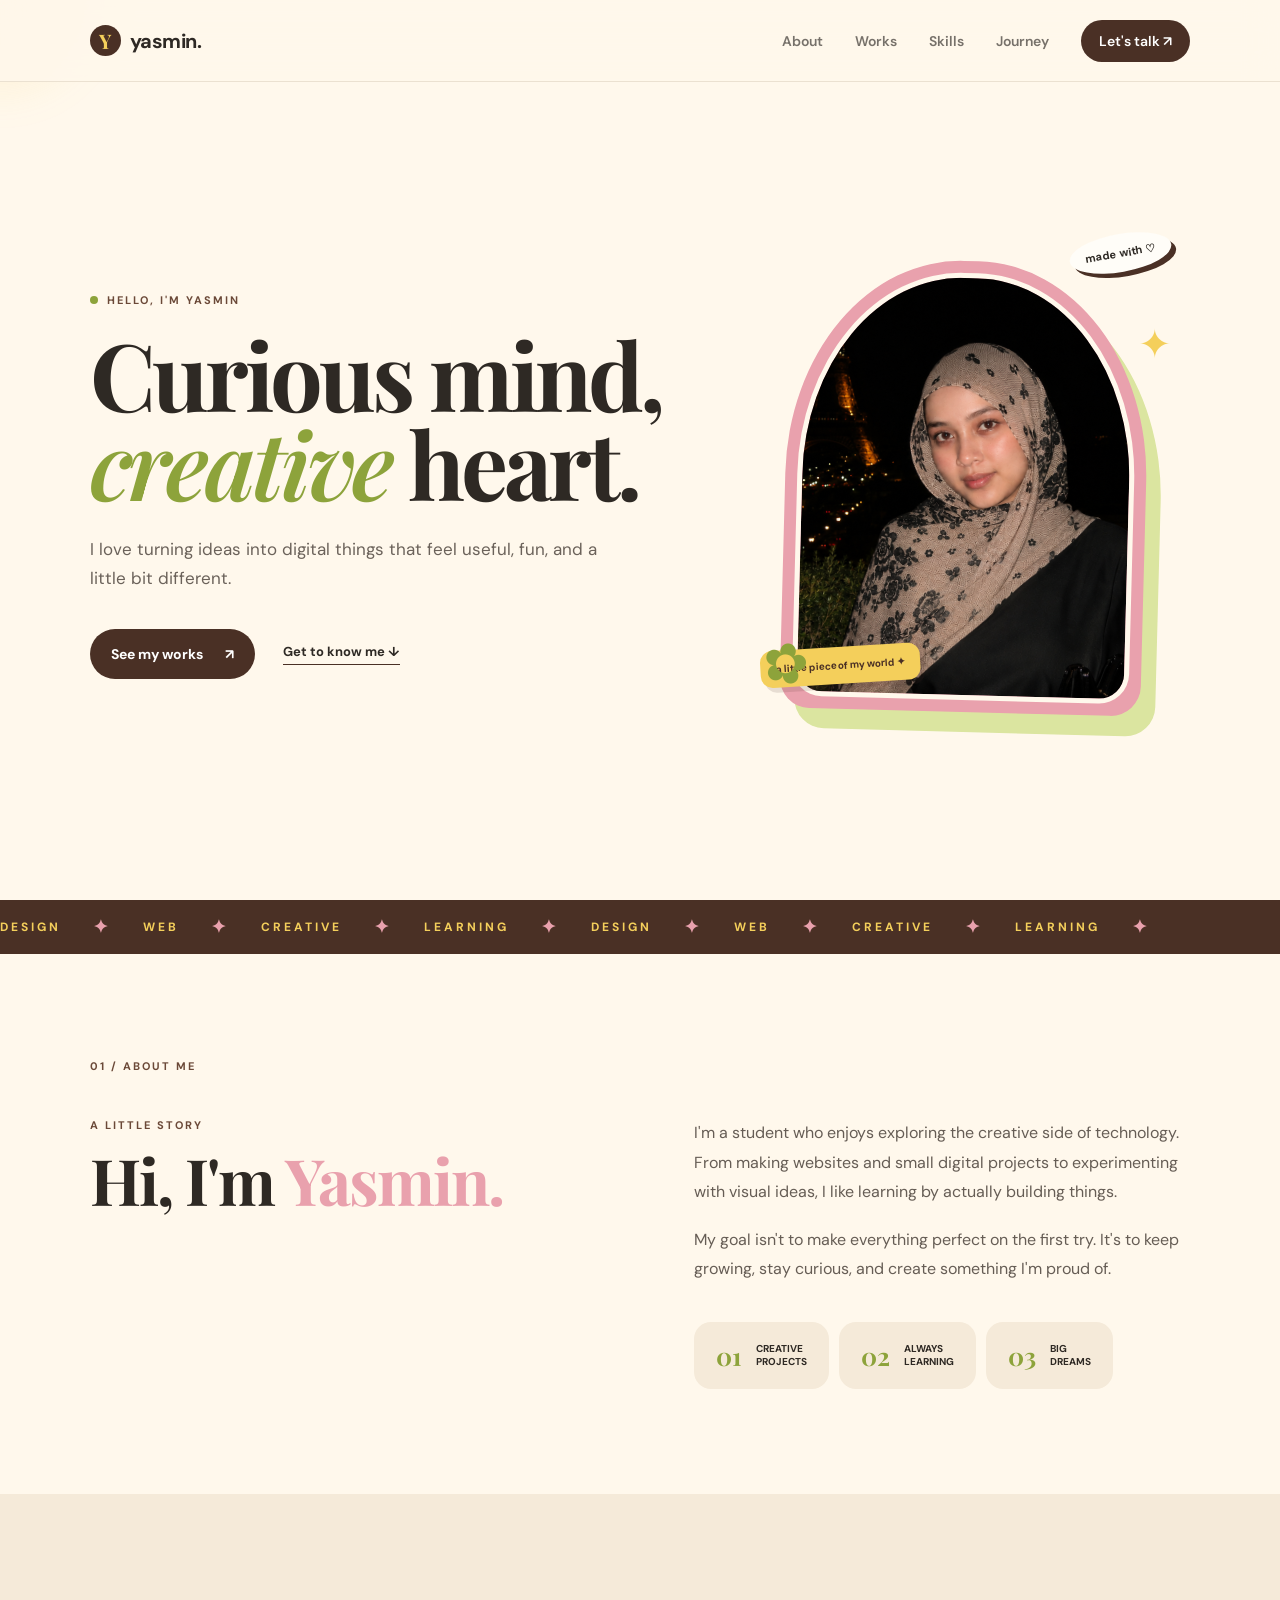
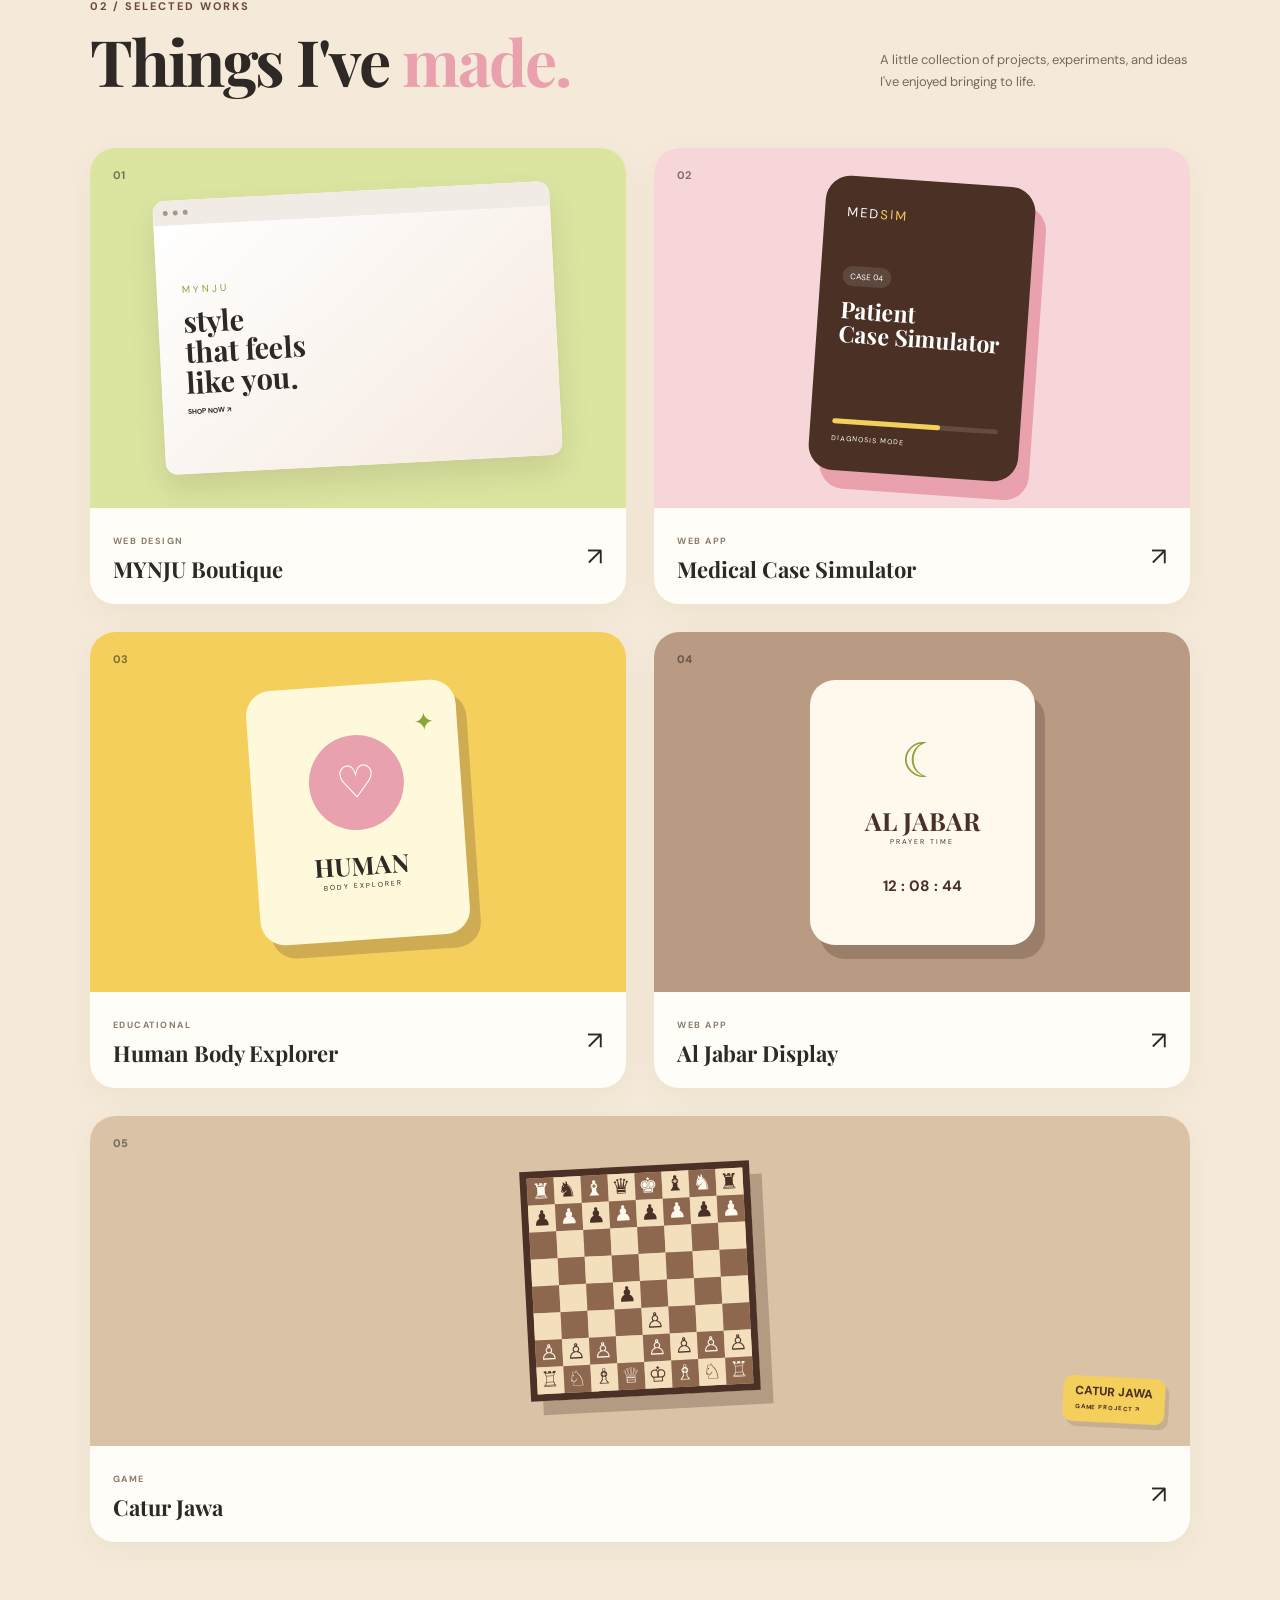
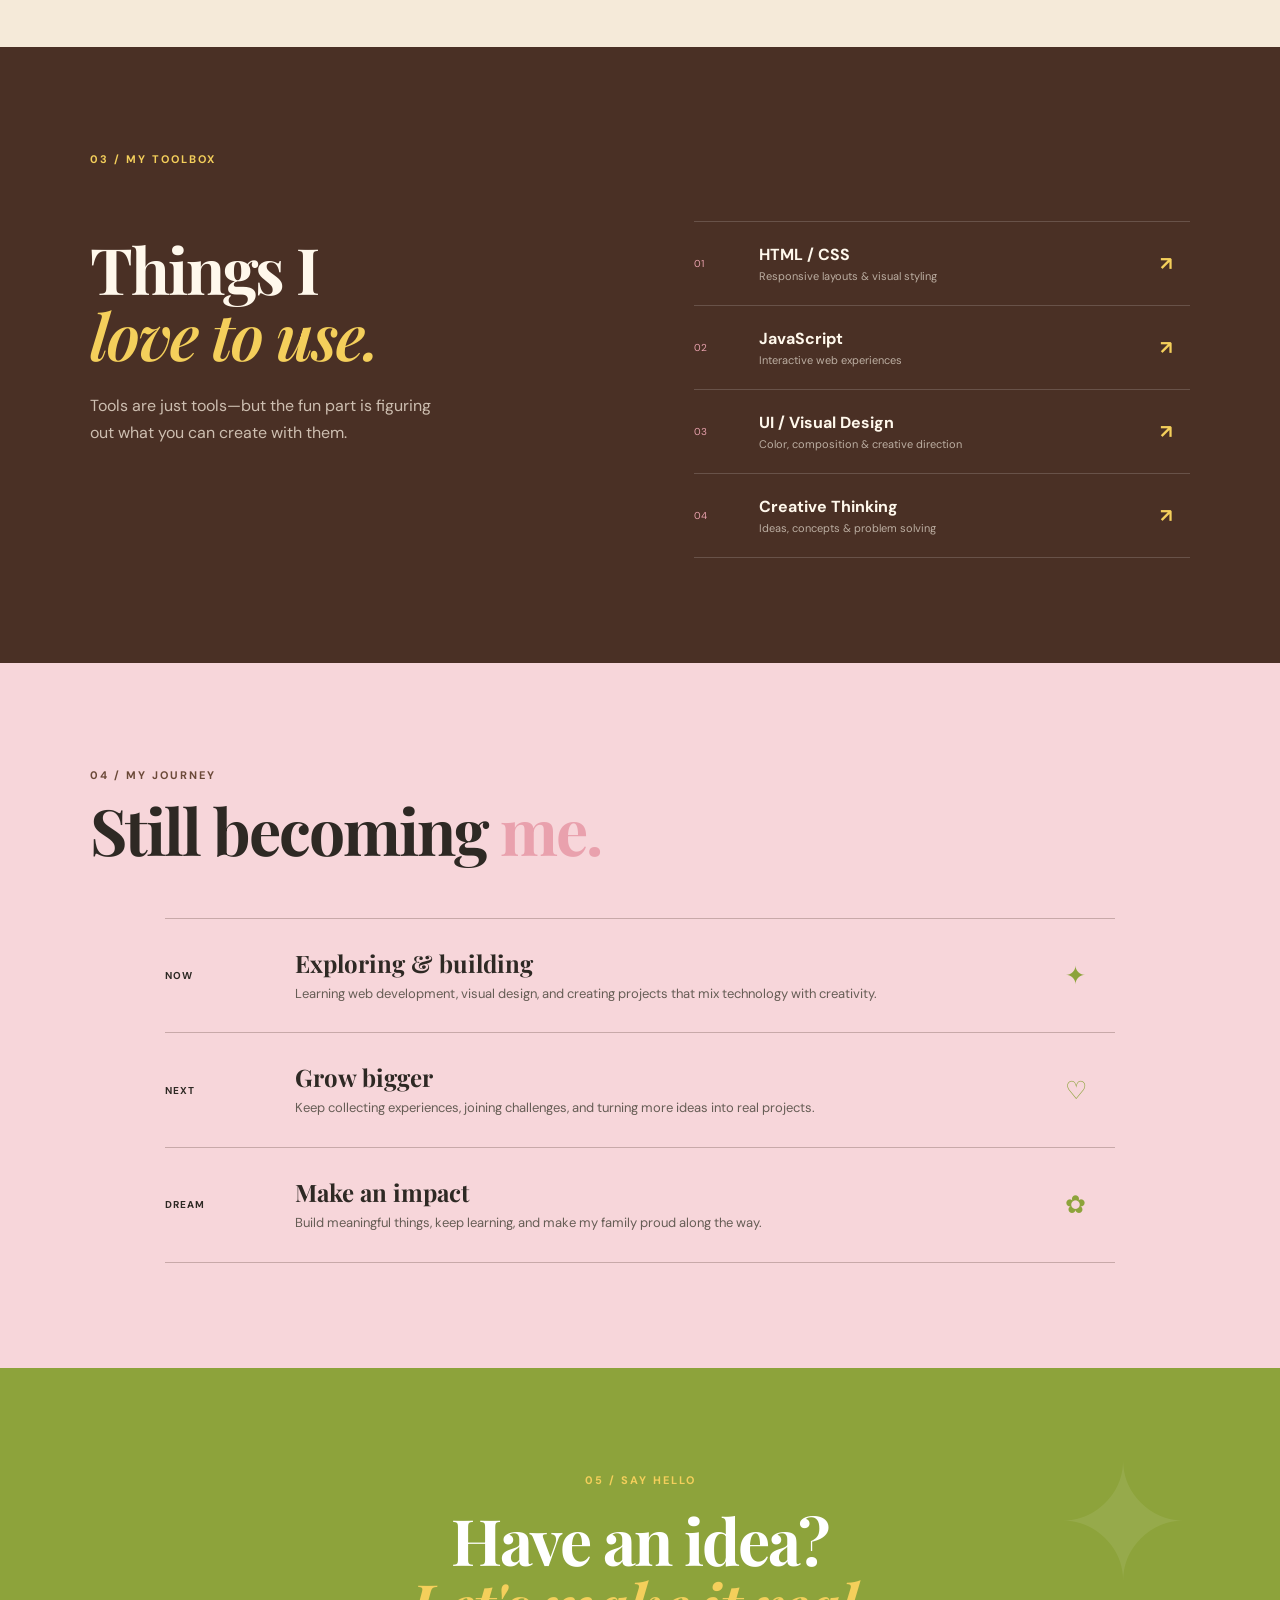
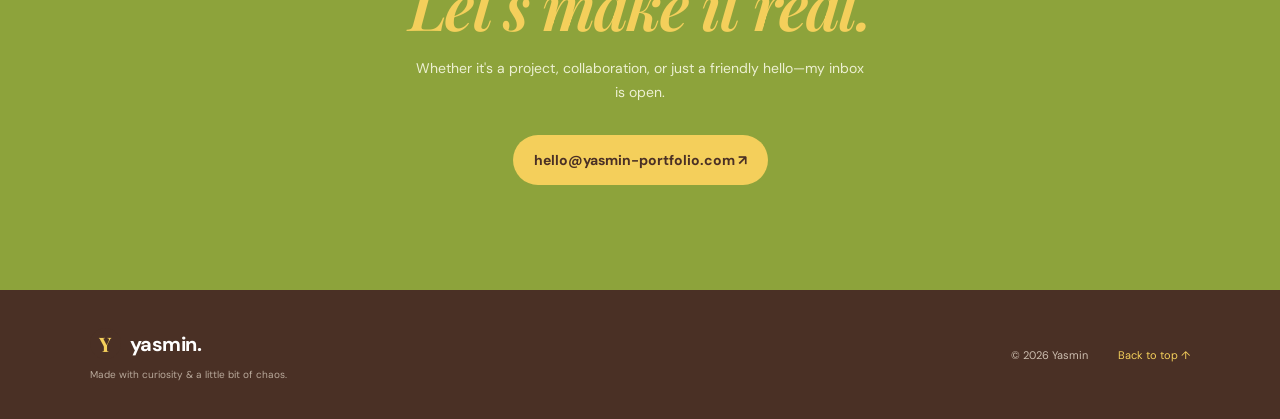
==== index.html @ 1a4ab45c "Add files via upload" ====
<!DOCTYPE html>
<html lang="id">
<head>
  <meta charset="UTF-8">
  <meta name="viewport" content="width=device-width, initial-scale=1.0">
  
  <!-- Primary SEO -->
  <title>Yasmin — Creative Portfolio | Student Web Designer & Developer</title>
  <meta name="description" content="Portfolio kreatif Yasmin, seorang student yang suka membuat website, desain visual, dan proyek digital. Temukan selected works, skills, dan journey-nya di sini.">
  <meta name="keywords" content="Yasmin portfolio, student portfolio, creative portfolio, web design, HTML CSS JavaScript, UI design, Yasmin Indira">
  <meta name="author" content="Yasmin">
  <meta name="robots" content="index, follow">
  <link rel="canonical" href="https://yssmyn.my.id/">
  
  <!-- Favicon -->
  <link rel="icon" href="assets/favicon.svg" type="image/svg+xml">
  <link rel="apple-touch-icon" href="assets/favicon.svg">
  
  <!-- Open Graph / Facebook -->
  <meta property="og:type" content="website">
  <meta property="og:url" content="https://yssmyn.my.id/">
  <meta property="og:title" content="Yasmin — Creative Portfolio">
  <meta property="og:description" content="Curious mind, creative heart. Portfolio personal Yasmin — student yang mengeksplorasi teknologi kreatif melalui website, desain, dan proyek digital.">
  <meta property="og:image" content="https://yssmyn.my.id/assets/og-image.jpg">
  <meta property="og:image:width" content="1200">
  <meta property="og:image:height" content="630">
  <meta property="og:site_name" content="Yasmin Portfolio">
  <meta property="og:locale" content="id_ID">
  
  <!-- Twitter Card -->
  <meta name="twitter:card" content="summary_large_image">
  <meta name="twitter:url" content="https://yssmyn.my.id/">
  <meta name="twitter:title" content="Yasmin — Creative Portfolio">
  <meta name="twitter:description" content="Curious mind, creative heart. Portfolio personal Yasmin — student yang mengeksplorasi teknologi kreatif.">
  <meta name="twitter:image" content="https://yssmyn.my.id/assets/og-image.jpg">
  
  <!-- Structured Data (JSON-LD) -->
  <script type="application/ld+json">
  {
    "@context": "https://schema.org",
    "@type": "Person",
    "name": "Yasmin",
    "url": "https://yssmyn.my.id/",
    "jobTitle": "Creative Student / Web Designer",
    "description": "Student yang suka membuat website, desain visual, dan proyek digital kreatif.",
    "sameAs": [
      "https://github.com/yasminindira"
    ],
    "image": "https://yssmyn.my.id/assets/og-image.jpg"
  }
  </script>
  
  <!-- Fonts & Styles -->
  <link rel="preconnect" href="https://fonts.googleapis.com">
  <link rel="preconnect" href="https://fonts.gstatic.com" crossorigin>
  <link href="https://fonts.googleapis.com/css2?family=DM+Sans:wght@400;500;600;700&family=Playfair+Display:wght@600;700&display=swap" rel="stylesheet">
  <link rel="manifest" href="/site.webmanifest">
  <link rel="stylesheet" href="style.css">
</head>
<body>
  <div class="cursor-glow"></div>

  <header class="navbar">
    <a class="brand" href="#home"><span>Y</span> yasmin.</a>
    <button class="menu-toggle" aria-label="Buka menu"><i></i><i></i></button>
    <nav class="nav-links">
      <a href="#about">About</a>
      <a href="#works">Works</a>
      <a href="#skills">Skills</a>
      <a href="#journey">Journey</a>
      <a class="nav-cta" href="#contact">Let's talk ↗</a>
    </nav>
  </header>

  <main>
    <section id="home" class="hero section">
      <div class="hero-copy reveal">
        <p class="eyebrow"><span class="dot"></span> HELLO, I'M YASMIN</p>
        <h1>Curious mind,<br><em>creative</em> heart.</h1>
        <p class="hero-text">I love turning ideas into digital things that feel useful, fun, and a little bit different.</p>
        <div class="hero-actions">
          <a href="#works" class="btn btn-dark">See my works <span>↗</span></a>
          <a href="#about" class="text-link">Get to know me ↓</a>
        </div>
      </div>

      <div class="hero-art reveal">
        <div class="sticker sticker-top">made with ♡</div>
        <div class="profile-photo-card">
          <img class="profile-photo" src="assets/profile-placeholder.png" alt="Foto profil sementara untuk portfolio Yasmin">
          <div class="photo-caption">a little piece of my world ✦</div>
        </div>
        <div class="floating flower">✿</div>
        <div class="floating star">✦</div>
      </div>
    </section>

    <section class="marquee-band" aria-label="Interests">
      <div class="marquee">
        <span>DESIGN</span><b>✦</b><span>WEB</span><b>✦</b><span>CREATIVE</span><b>✦</b><span>LEARNING</span><b>✦</b>
        <span>DESIGN</span><b>✦</b><span>WEB</span><b>✦</b><span>CREATIVE</span><b>✦</b><span>LEARNING</span><b>✦</b>
      </div>
    </section>

    <section id="about" class="section about">
      <div class="section-label reveal">01 / ABOUT ME</div>
      <div class="about-grid">
        <div class="about-title reveal">
          <p class="tiny-label">A LITTLE STORY</p>
          <h2>Hi, I'm <span>Yasmin.</span></h2>
        </div>
        <div class="about-copy reveal">
          <p>I'm a student who enjoys exploring the creative side of technology. From making websites and small digital projects to experimenting with visual ideas, I like learning by actually building things.</p>
          <p>My goal isn't to make everything perfect on the first try. It's to keep growing, stay curious, and create something I'm proud of.</p>
          <div class="fact-row">
            <div><strong>01</strong><span>Creative<br>projects</span></div>
            <div><strong>02</strong><span>Always<br>learning</span></div>
            <div><strong>03</strong><span>Big<br>dreams</span></div>
          </div>
        </div>
      </div>
    </section>

    <section id="works" class="section works">
      <div class="section-head reveal">
        <div><div class="section-label">02 / SELECTED WORKS</div><h2>Things I've <span>made.</span></h2></div>
        <p>A little collection of projects, experiments, and ideas I've enjoyed bringing to life.</p>
      </div>

      <div class="project-grid">
        <article class="project-card project-green reveal" data-url="https://yasminindira.github.io/mynju/" tabindex="0" role="link">
          <div class="project-visual">
            <span class="project-number">01</span>
            <div class="mock-window">
              <div class="mock-top"><i></i><i></i><i></i></div>
              <div class="mock-content"><span>MYNJU</span><b>style<br>that feels<br>like you.</b><small>SHOP NOW ↗</small></div>
            </div>
          </div>
          <div class="project-info"><div><span>WEB DESIGN</span><h3>MYNJU Boutique</h3></div><a href="https://yasminindira.github.io/mynju/" target="_blank" rel="noopener noreferrer" aria-label="Open MYNJU Boutique">↗</a></div>
        </article>

        <article class="project-card project-pink reveal" data-url="https://yasminindira.github.io/sistemtubuh/" tabindex="0" role="link">
          <div class="project-visual">
            <span class="project-number">02</span>
            <div class="phone-mock">
              <div class="phone-top">MED<span>SIM</span></div>
              <div class="case-pill">CASE 04</div><b>Patient<br>Case Simulator</b>
              <div class="progress"><i></i></div>
              <small>DIAGNOSIS MODE</small>
            </div>
          </div>
          <div class="project-info"><div><span>WEB APP</span><h3>Medical Case Simulator</h3></div><a href="https://yasminindira.github.io/sistemtubuh/" target="_blank" rel="noopener noreferrer" aria-label="Open Medical Case Simulator">↗</a></div>
        </article>

        <article class="project-card project-yellow reveal" data-url="https://yasminindira.github.io/humann/" tabindex="0" role="link">
          <div class="project-visual">
            <span class="project-number">03</span>
            <div class="human-card"><div class="human-orbit">✦</div><div class="human-icon">♡</div><strong>HUMAN</strong><small>BODY EXPLORER</small></div>
          </div>
          <div class="project-info"><div><span>EDUCATIONAL</span><h3>Human Body Explorer</h3></div><a href="https://yasminindira.github.io/humann/" target="_blank" rel="noopener noreferrer" aria-label="Open Human Body Explorer">↗</a></div>
        </article>

        <article class="project-card project-brown reveal" data-url="https://yasminindira.github.io/masjidaljabar3/" tabindex="0" role="link">
          <div class="project-visual">
            <span class="project-number">04</span>
            <div class="mosque-card"><div>☾</div><strong>AL JABAR</strong><small>PRAYER TIME</small><em>12 : 08 : 44</em></div>
          </div>
          <div class="project-info"><div><span>WEB APP</span><h3>Al Jabar Display</h3></div><a href="https://yasminindira.github.io/masjidaljabar3/" target="_blank" rel="noopener noreferrer" aria-label="Open Al Jabar Display">↗</a></div>
        </article>

        <article class="project-card project-chess reveal" data-url="https://yasminindira.github.io/caturjawa/" tabindex="0" role="link">
          <div class="project-visual">
            <span class="project-number">05</span>
            <div class="chess-board">
              <div>♜</div><div>♞</div><div>♝</div><div>♛</div><div>♚</div><div>♝</div><div>♞</div><div>♜</div>
              <div>♟</div><div>♟</div><div>♟</div><div>♟</div><div>♟</div><div>♟</div><div>♟</div><div>♟</div>
              <div></div><div></div><div></div><div></div><div></div><div></div><div></div><div></div>
              <div></div><div></div><div></div><div></div><div></div><div></div><div></div><div></div>
              <div></div><div></div><div></div><div>♟</div><div></div><div></div><div></div><div></div>
              <div></div><div></div><div></div><div></div><div>♙</div><div></div><div></div><div></div>
              <div>♙</div><div>♙</div><div>♙</div><div></div><div>♙</div><div>♙</div><div>♙</div><div>♙</div>
              <div>♖</div><div>♘</div><div>♗</div><div>♕</div><div>♔</div><div>♗</div><div>♘</div><div>♖</div>
            </div>
            <div class="chess-label">CATUR JAWA<br><small>GAME PROJECT ↗</small></div>
          </div>
          <div class="project-info"><div><span>GAME</span><h3>Catur Jawa</h3></div><a href="https://yasminindira.github.io/caturjawa/" target="_blank" rel="noopener noreferrer" aria-label="Open Catur Jawa">↗</a></div>
        </article>
      </div>
    </section>

    <section id="skills" class="section skills">
      <div class="section-label reveal">03 / MY TOOLBOX</div>
      <div class="skills-grid">
        <div class="skills-intro reveal"><h2>Things I<br><em>love to use.</em></h2><p>Tools are just tools—but the fun part is figuring out what you can create with them.</p></div>
        <div class="skill-list reveal">
          <div class="skill"><span>01</span><div><h3>HTML / CSS</h3><p>Responsive layouts & visual styling</p></div><b>↗</b></div>
          <div class="skill"><span>02</span><div><h3>JavaScript</h3><p>Interactive web experiences</p></div><b>↗</b></div>
          <div class="skill"><span>03</span><div><h3>UI / Visual Design</h3><p>Color, composition & creative direction</p></div><b>↗</b></div>
          <div class="skill"><span>04</span><div><h3>Creative Thinking</h3><p>Ideas, concepts & problem solving</p></div><b>↗</b></div>
        </div>
      </div>
    </section>

    <section id="journey" class="section journey">
      <div class="section-head reveal"><div><div class="section-label">04 / MY JOURNEY</div><h2>Still becoming <span>me.</span></h2></div></div>
      <div class="timeline">
        <div class="timeline-item reveal"><span>NOW</span><div><h3>Exploring & building</h3><p>Learning web development, visual design, and creating projects that mix technology with creativity.</p></div><i>✦</i></div>
        <div class="timeline-item reveal"><span>NEXT</span><div><h3>Grow bigger</h3><p>Keep collecting experiences, joining challenges, and turning more ideas into real projects.</p></div><i>♡</i></div>
        <div class="timeline-item reveal"><span>DREAM</span><div><h3>Make an impact</h3><p>Build meaningful things, keep learning, and make my family proud along the way.</p></div><i>✿</i></div>
      </div>
    </section>

    <section id="contact" class="contact section reveal">
      <div class="contact-deco">✦</div>
      <div class="section-label">05 / SAY HELLO</div>
      <h2>Have an idea?<br><em>Let's make it real.</em></h2>
      <p>Whether it's a project, collaboration, or just a friendly hello—my inbox is open.</p>
      <a class="btn btn-light" href="mailto:hello@yasmin-portfolio.com">hello@yasmin-portfolio.com ↗</a>
    </section>
  </main>

  <footer>
    <div><a class="brand" href="#home"><span>Y</span> yasmin.</a><p>Made with curiosity & a little bit of chaos.</p></div>
    <div class="footer-right"><span>© 2026 Yasmin</span><a href="#home">Back to top ↑</a></div>
  </footer>

  <script src="script.js"></script>
</body>
</html>
---- style.css ----
:root{
  --brown:#4a3025; --brown2:#6b4938; --cream:#fff8ec; --cream2:#f5ead9;
  --green:#8da33b; --green2:#dbe5a0; --pink:#e9a1ad; --pink2:#f7d6da;
  --yellow:#f4cf5b; --ink:#2e2924; --white:#fffdf8; --line:#d8c9b7;
  --serif:"Playfair Display",serif; --sans:"DM Sans",sans-serif;
}
*{box-sizing:border-box;margin:0;padding:0}
html{scroll-behavior:smooth}
body{font-family:var(--sans);background:var(--cream);color:var(--ink);overflow-x:hidden}
a{color:inherit;text-decoration:none}
.section{padding:105px 7vw;max-width:1500px;margin:auto}
.navbar{height:82px;padding:0 7vw;display:flex;align-items:center;justify-content:space-between;position:sticky;top:0;background:rgba(255,248,236,.9);backdrop-filter:blur(16px);z-index:20;border-bottom:1px solid rgba(216,201,183,.5)}
.brand{font-weight:700;font-size:20px;letter-spacing:-.5px;display:flex;align-items:center;gap:9px}
.brand span{display:grid;place-items:center;background:var(--brown);color:var(--yellow);width:31px;height:31px;border-radius:50%;font-family:var(--serif)}
.nav-links{display:flex;align-items:center;gap:32px;font-size:14px;font-weight:600}
.nav-links a:not(.nav-cta){opacity:.65;transition:.2s}.nav-links a:hover{opacity:1}
.nav-cta{background:var(--brown);color:white;padding:12px 18px;border-radius:100px}
.menu-toggle{display:none;background:none;border:0}
.hero{min-height:calc(100vh - 82px);display:grid;grid-template-columns:1.15fr .85fr;align-items:center;gap:40px;padding-top:70px;padding-bottom:80px}
.eyebrow,.section-label,.tiny-label{font-size:11px;font-weight:700;letter-spacing:2px;color:var(--brown2)}
.eyebrow{display:flex;align-items:center;gap:9px}.dot{width:8px;height:8px;background:var(--green);border-radius:50%}
h1{font-family:var(--serif);font-size:clamp(58px,7.3vw,112px);line-height:.95;letter-spacing:-4px;margin:22px 0 28px}
h1 em,h2 em{color:var(--green);font-weight:600}
.hero-text{font-size:17px;line-height:1.75;max-width:520px;color:#6b625a}
.hero-actions{display:flex;align-items:center;gap:28px;margin-top:35px}
.btn{display:inline-flex;align-items:center;gap:22px;padding:16px 21px;border-radius:100px;font-weight:700;font-size:14px;transition:transform .2s,box-shadow .2s}.btn:hover{transform:translateY(-3px);box-shadow:0 9px 22px #4a302522}
.btn-dark{background:var(--brown);color:white}.btn-light{background:var(--yellow);color:var(--brown)}
.text-link{font-size:13px;font-weight:700;border-bottom:1px solid var(--brown);padding-bottom:4px}
.hero-art{position:relative;display:flex;justify-content:center;align-items:center;min-height:560px}
.portrait-card{width:min(390px,80%);aspect-ratio:4/5;background:var(--pink);border-radius:48% 48% 35% 35%;position:relative;overflow:hidden;box-shadow:15px 20px 0 var(--green2)}
.portrait-shape{height:100%;position:relative}.face{position:absolute;z-index:3;width:170px;height:205px;background:#d79571;border-radius:48% 48% 45% 45%;top:28%;left:50%;transform:translateX(-50%)}
.hijab{position:absolute;z-index:4;width:285px;height:330px;background:var(--brown);border-radius:52% 52% 35% 35%;top:20%;left:50%;transform:translateX(-50%);clip-path:polygon(18% 0,82% 0,100% 30%,88% 100%,12% 100%,0 30%);box-shadow:inset 0 -20px 0 rgba(0,0,0,.07)}
.face{z-index:5}.eye{position:absolute;width:7px;height:9px;background:var(--brown);border-radius:50%;top:46%}.e1{left:29%}.e2{right:29%}.blush{position:absolute;width:24px;height:10px;background:#cf6874;border-radius:50%;opacity:.4;top:57%}.b1{left:10%}.b2{right:10%}.smile{position:absolute;width:22px;height:10px;border-bottom:2px solid var(--brown);border-radius:50%;left:50%;top:65%;transform:translateX(-50%)}
.shirt{position:absolute;width:290px;height:190px;background:var(--green);bottom:-35px;left:50%;transform:translateX(-50%);border-radius:50% 50% 0 0}
.mini-note{position:absolute;z-index:8;right:18px;bottom:32px;background:var(--yellow);padding:13px 17px;border-radius:13px;font-size:10px;line-height:1.4;transform:rotate(4deg)}.mini-note strong{font-size:14px}
.sticker{position:absolute;z-index:10;background:var(--white);padding:12px 16px;border-radius:50%;font-size:11px;font-weight:700;box-shadow:4px 5px 0 var(--brown);transform:rotate(-10deg);top:5%;right:4%}
.floating{position:absolute;font-size:55px}.flower{left:5%;bottom:12%;color:var(--green);transform:rotate(12deg)}.star{right:4%;top:20%;color:var(--yellow);font-size:40px}
.marquee-band{background:var(--brown);color:var(--yellow);overflow:hidden;padding:15px 0;white-space:nowrap}
.marquee{display:flex;width:max-content;align-items:center;gap:32px;font-size:12px;font-weight:700;letter-spacing:3px;animation:marquee 20s linear infinite}.marquee b{color:var(--pink);font-size:18px}@keyframes marquee{to{transform:translateX(-50%)}}
.about-grid,.skills-grid{display:grid;grid-template-columns:1fr 1.1fr;gap:12vw;margin-top:45px}
h2{font-family:var(--serif);font-size:clamp(45px,5vw,76px);line-height:1.02;letter-spacing:-2px;margin-top:15px}h2 span{color:var(--pink)}
.about-copy{max-width:600px}.about-copy p{font-size:16px;line-height:1.85;color:#665d55;margin-bottom:18px}
.fact-row{display:flex;gap:10px;margin-top:38px}.fact-row div{background:var(--cream2);border-radius:17px;padding:17px 22px;display:flex;gap:14px;align-items:center}.fact-row strong{font-family:var(--serif);font-size:25px;color:var(--green)}.fact-row span{font-size:10px;line-height:1.3;font-weight:700;text-transform:uppercase}
.works{background:var(--cream2);max-width:none}.section-head{max-width:1500px;margin:auto;display:flex;justify-content:space-between;align-items:end;gap:50px}.section-head>p{max-width:310px;font-size:13px;line-height:1.7;color:#74695f}
.project-grid{max-width:1200px;margin:55px auto 0;display:grid;grid-template-columns:1fr 1fr;gap:28px}
.project-card{background:var(--white);border-radius:25px;overflow:hidden;transition:transform .25s;box-shadow:0 8px 30px #4a30250c}.project-card:hover{transform:translateY(-7px)}
.project-visual{height:360px;position:relative;display:grid;place-items:center;overflow:hidden}.project-green .project-visual{background:var(--green2)}.project-pink .project-visual{background:var(--pink2)}.project-yellow .project-visual{background:var(--yellow)}.project-brown .project-visual{background:#b99b84}
.project-number{position:absolute;top:20px;left:23px;font-size:11px;font-weight:700;opacity:.6}
.mock-window{width:74%;height:76%;background:white;border-radius:12px;box-shadow:0 15px 30px #4a302520;overflow:hidden;transform:rotate(-3deg)}.mock-top{height:25px;background:#f0ebe4;display:flex;gap:5px;align-items:center;padding-left:10px}.mock-top i{width:5px;height:5px;border-radius:50%;background:#a99789}.mock-content{height:calc(100% - 25px);padding:25px;display:flex;flex-direction:column;justify-content:center;background:linear-gradient(140deg,#fff,#f5e9df)}.mock-content span{font-size:10px;letter-spacing:3px;color:#8da33b}.mock-content b{font-family:var(--serif);font-size:29px;line-height:1.05;margin:10px 0}.mock-content small{font-size:7px;font-weight:700}
.phone-mock{background:var(--brown);color:white;width:210px;height:295px;border-radius:25px;padding:28px 22px;box-shadow:12px 18px 0 #e9a1ad;transform:rotate(4deg);display:flex;flex-direction:column}.phone-top{font-size:13px;letter-spacing:2px}.phone-top span{color:var(--yellow)}.case-pill{font-size:8px;background:#ffffff1c;width:max-content;padding:5px 8px;border-radius:10px;margin:45px 0 12px}.phone-mock b{font-family:var(--serif);font-size:23px;line-height:1.05}.progress{height:5px;background:#ffffff22;margin-top:auto;border-radius:5px}.progress i{display:block;width:65%;height:100%;background:var(--yellow);border-radius:5px}.phone-mock small{font-size:7px;margin-top:10px;letter-spacing:1px}
.human-card{width:210px;height:255px;background:#fff9dc;border-radius:25px;display:flex;flex-direction:column;align-items:center;justify-content:center;box-shadow:10px 14px 0 #6b493844;transform:rotate(-4deg);position:relative}.human-icon{width:95px;height:95px;border-radius:50%;display:grid;place-items:center;background:var(--pink);font-size:45px;color:white}.human-card strong{font-family:var(--serif);font-size:25px;margin-top:18px}.human-card small{font-size:7px;letter-spacing:2px}.human-orbit{position:absolute;top:25px;right:22px;color:var(--green);font-size:25px}
.mosque-card{width:225px;height:265px;border-radius:25px;background:var(--cream);color:var(--brown);display:flex;flex-direction:column;align-items:center;justify-content:center;box-shadow:10px 14px 0 #4a302544}.mosque-card>div{font-size:48px;color:var(--green)}.mosque-card strong{font-family:var(--serif);font-size:25px;margin-top:12px}.mosque-card small{font-size:7px;letter-spacing:2px}.mosque-card em{font-style:normal;font-weight:700;margin-top:30px;font-size:15px}
.project-info{padding:20px 23px;display:flex;justify-content:space-between;align-items:center}.project-info span{font-size:9px;font-weight:700;letter-spacing:1.5px;color:#8a7b6d}.project-info h3{font-family:var(--serif);font-size:22px;margin-top:5px}.project-info>a{font-size:25px}
.skills{background:var(--brown);color:var(--cream)}.skills .section-label{color:var(--yellow)}.skills-grid{margin-top:55px}.skills-intro p{max-width:360px;color:#cdbeb0;line-height:1.7;margin-top:25px}.skills h2 em{color:var(--yellow)}
.skill-list{border-top:1px solid #ffffff2a}.skill{display:grid;grid-template-columns:50px 1fr 30px;align-items:center;gap:15px;padding:22px 0;border-bottom:1px solid #ffffff2a}.skill>span{font-size:10px;color:var(--pink)}.skill h3{font-size:16px}.skill p{font-size:11px;color:#bcaea2;margin-top:4px}.skill>b{font-size:19px;color:var(--yellow)}
.journey{background:var(--pink2);max-width:none}.timeline{max-width:950px;margin:55px auto 0;border-top:1px solid #4a302544}.timeline-item{display:grid;grid-template-columns:100px 1fr 50px;gap:30px;padding:28px 0;border-bottom:1px solid #4a302544;align-items:center}.timeline-item>span{font-size:10px;font-weight:700;letter-spacing:1px}.timeline-item h3{font-family:var(--serif);font-size:24px}.timeline-item p{font-size:13px;color:#665d55;max-width:600px;line-height:1.6;margin-top:5px}.timeline-item i{font-style:normal;font-size:25px;color:var(--green)}
.contact{background:var(--green);color:white;max-width:none;text-align:center;position:relative;overflow:hidden}.contact .section-label{color:var(--yellow)}.contact h2{margin:20px 0}.contact h2 em{color:var(--yellow)}.contact>p{color:#edf0d3;font-size:14px;margin:0 auto 30px;max-width:450px;line-height:1.7}.contact-deco{position:absolute;font-size:160px;opacity:.08;right:7%;top:10%}
footer{padding:38px 7vw;background:var(--brown);color:white;display:flex;justify-content:space-between;align-items:center}.footer-right{display:flex;gap:30px;align-items:center;font-size:11px;color:#cdbeb0}.footer-right a{color:var(--yellow)}footer p{font-size:10px;color:#b9a99b;margin-top:9px}
.reveal{opacity:0;transform:translateY(24px);transition:opacity .7s ease,transform .7s ease}.reveal.visible{opacity:1;transform:none}
.cursor-glow{position:fixed;width:180px;height:180px;border-radius:50%;background:#f4cf5b20;pointer-events:none;transform:translate(-50%,-50%);z-index:0;filter:blur(20px)}
@media(max-width:800px){
  .navbar{height:70px;padding:0 6vw}.menu-toggle{display:flex;flex-direction:column;gap:5px}.menu-toggle i{width:25px;height:2px;background:var(--brown)}.nav-links{display:none;position:absolute;top:70px;left:0;right:0;background:var(--cream);padding:25px 7vw;flex-direction:column;align-items:flex-start;border-bottom:1px solid var(--line)}.nav-links.open{display:flex}.nav-cta{width:100%;text-align:center}
  .section{padding:75px 6vw}.hero{grid-template-columns:1fr;padding-top:55px;gap:20px}.hero-art{min-height:430px;order:-1}.portrait-card{width:260px}.hijab{width:205px;height:250px}.face{width:120px;height:150px}.shirt{width:220px}.sticker{top:4%;right:0}.flower{left:0;bottom:5%}.star{right:0}
  h1{font-size:clamp(52px,15vw,78px);letter-spacing:-3px}.hero-text{font-size:15px}.hero-actions{flex-wrap:wrap;gap:18px}
  .about-grid,.skills-grid{grid-template-columns:1fr;gap:40px}.fact-row{gap:7px}.fact-row div{padding:13px 12px;flex:1}.fact-row span{font-size:8px}
  .section-head{display:block}.section-head>p{margin-top:18px}.project-grid{grid-template-columns:1fr;gap:20px}.project-visual{height:300px}
  .timeline-item{grid-template-columns:60px 1fr 25px;gap:15px}.timeline-item h3{font-size:20px}
  footer{display:block}.footer-right{margin-top:25px;justify-content:space-between}
}
@media(prefers-reduced-motion:reduce){html{scroll-behavior:auto}.reveal{transition:none}.marquee{animation:none}}


/* Profile photo placeholder frame: replace assets/profile-placeholder.png later */
.profile-photo-card{width:min(390px,80%);aspect-ratio:4/5;position:relative;border-radius:48% 48% 30px 30px;padding:12px;background:var(--pink);box-shadow:15px 20px 0 var(--green2);transform:rotate(1.5deg)}
.profile-photo{width:100%;height:100%;display:block;object-fit:cover;object-position:center;border-radius:inherit;border:5px solid var(--cream);background:var(--cream2)}
.photo-caption{position:absolute;bottom:25px;left:-20px;background:var(--yellow);color:var(--brown);padding:12px 15px;border-radius:12px;font-size:10px;font-weight:700;box-shadow:4px 5px 0 #4a302522;transform:rotate(-5deg)}
@media(max-width:800px){.profile-photo-card{width:260px}}

.project-chess .project-visual{background:#d9c2a6;position:relative}.chess-board{width:230px;height:230px;display:grid;grid-template-columns:repeat(8,1fr);grid-template-rows:repeat(8,1fr);border:7px solid var(--brown);box-shadow:12px 14px 0 #4a302544;transform:rotate(-3deg);font-family:Georgia,serif}.chess-board div{display:grid;place-items:center;font-size:21px;background:#f4dfbd;color:var(--brown)}.chess-board div:nth-child(16n+1),.chess-board div:nth-child(16n+3),.chess-board div:nth-child(16n+5),.chess-board div:nth-child(16n+7),.chess-board div:nth-child(16n+10),.chess-board div:nth-child(16n+12),.chess-board div:nth-child(16n+14),.chess-board div:nth-child(16n+16){background:#8d684f;color:#fff8ec}.chess-label{position:absolute;bottom:24px;right:25px;background:var(--yellow);color:var(--brown);padding:9px 12px;border-radius:10px;font-size:12px;font-weight:800;line-height:1.15;transform:rotate(3deg);box-shadow:4px 5px 0 #4a302522}.chess-label small{font-size:6px;letter-spacing:1px}.project-grid .project-card:last-child{grid-column:1 / -1}.project-grid .project-card:last-child .project-visual{height:330px}@media(max-width:800px){.project-grid .project-card:last-child{grid-column:auto}.chess-board{width:205px;height:205px}.project-grid .project-card:last-child .project-visual{height:300px}}


.project-card[data-url]{cursor:pointer}.project-card[data-url]:focus-visible{outline:3px solid var(--yellow);outline-offset:5px}
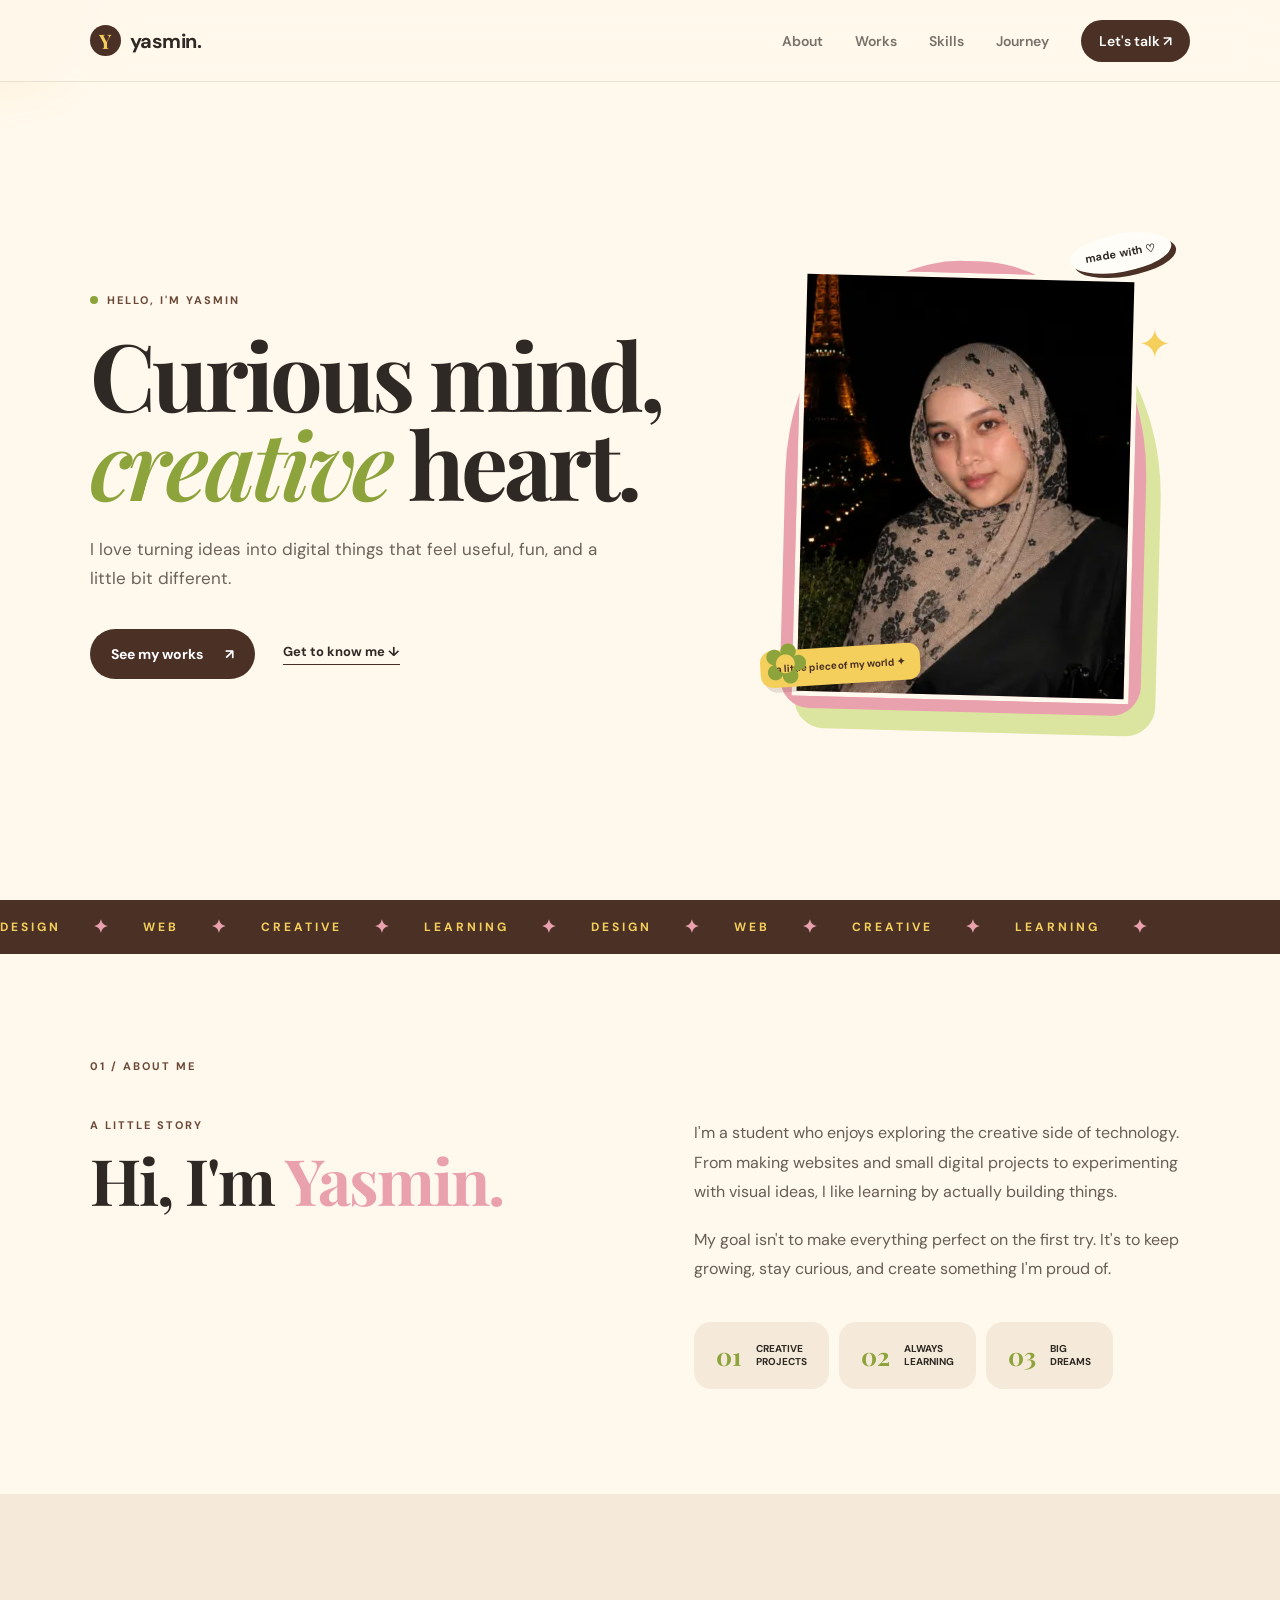
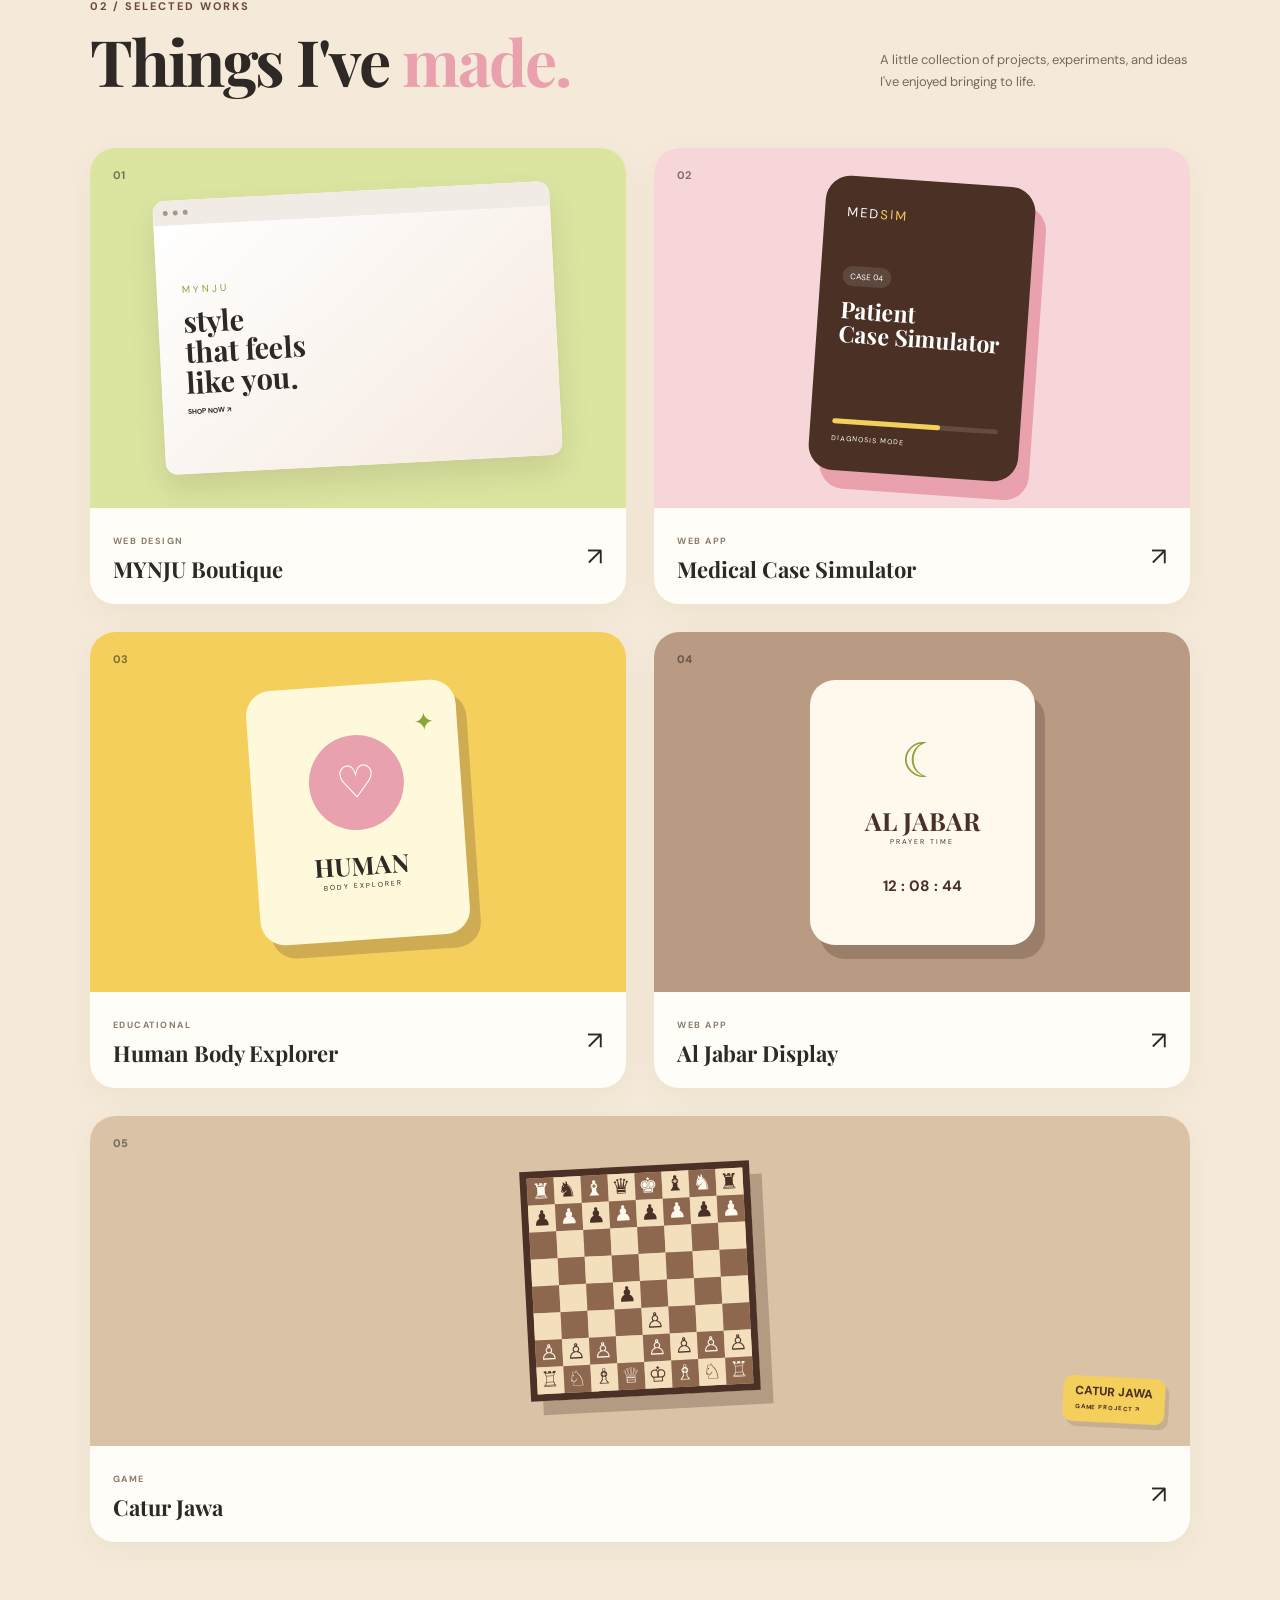
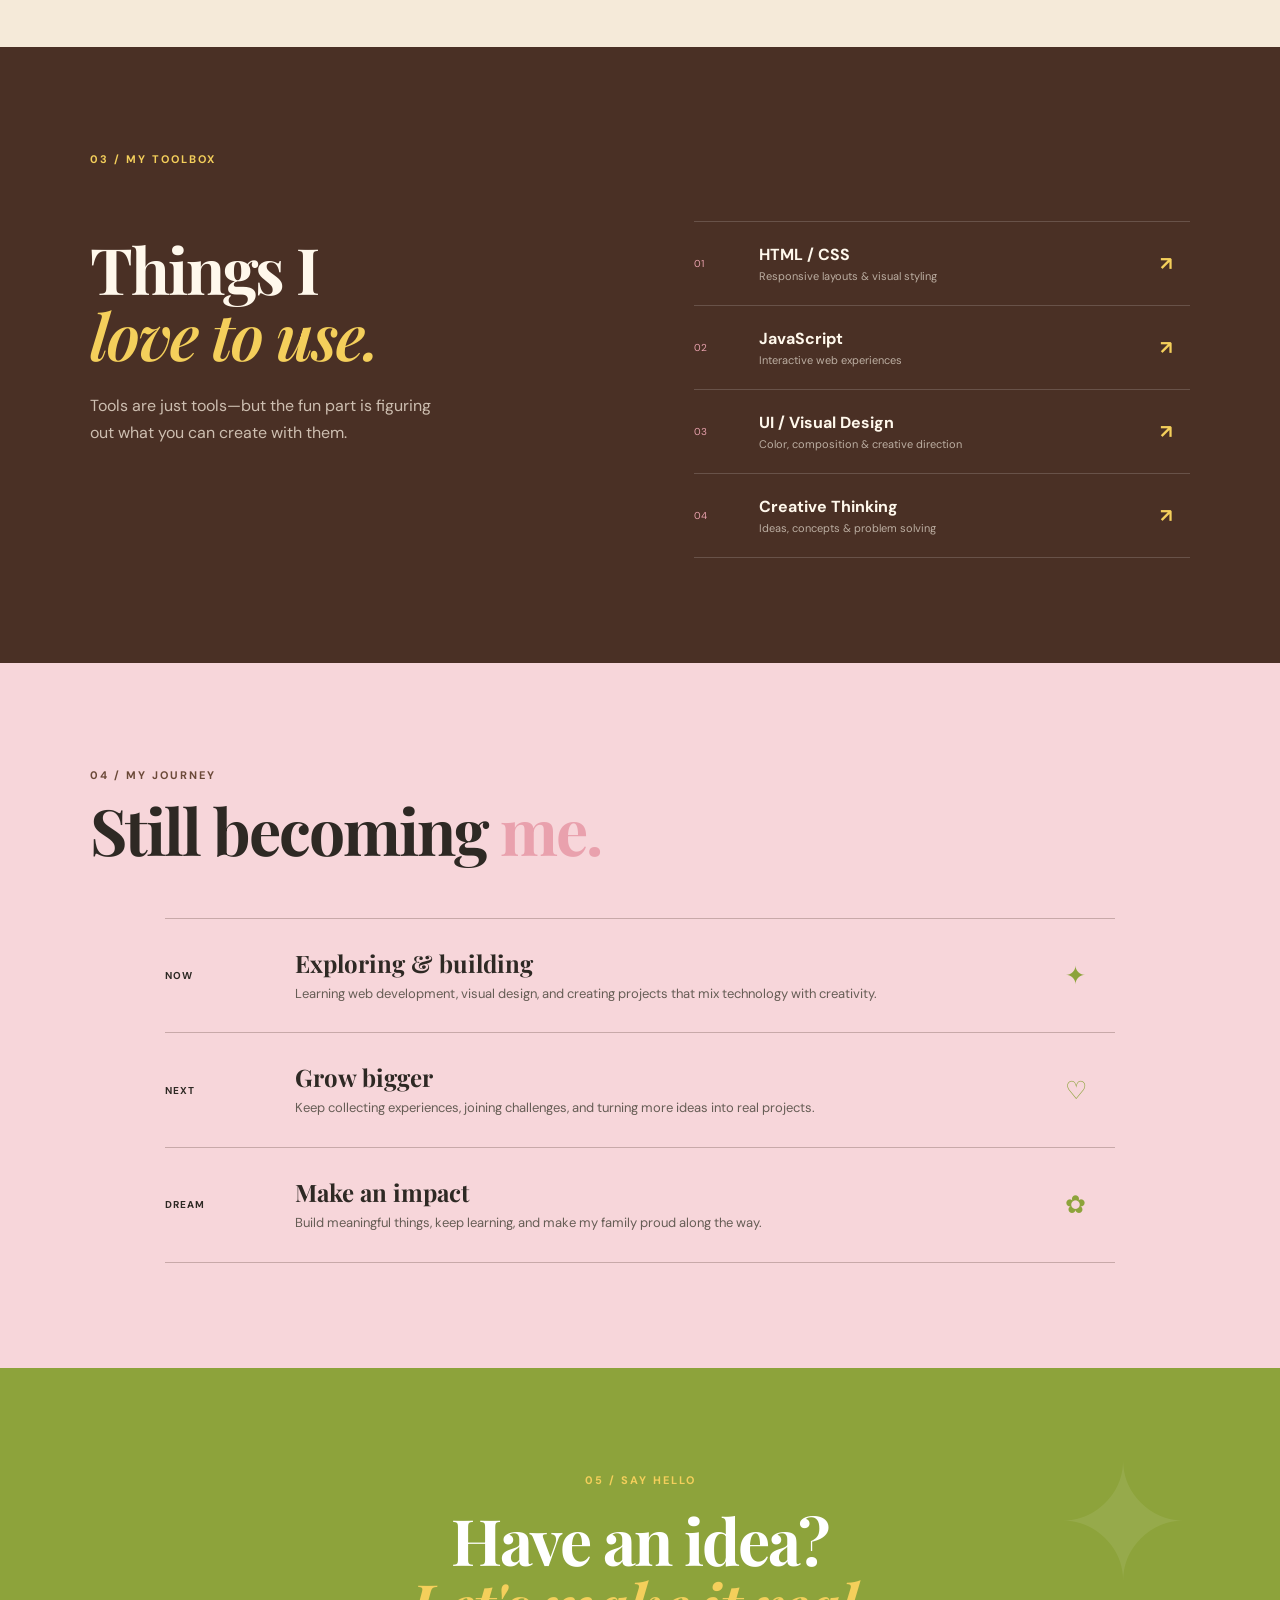
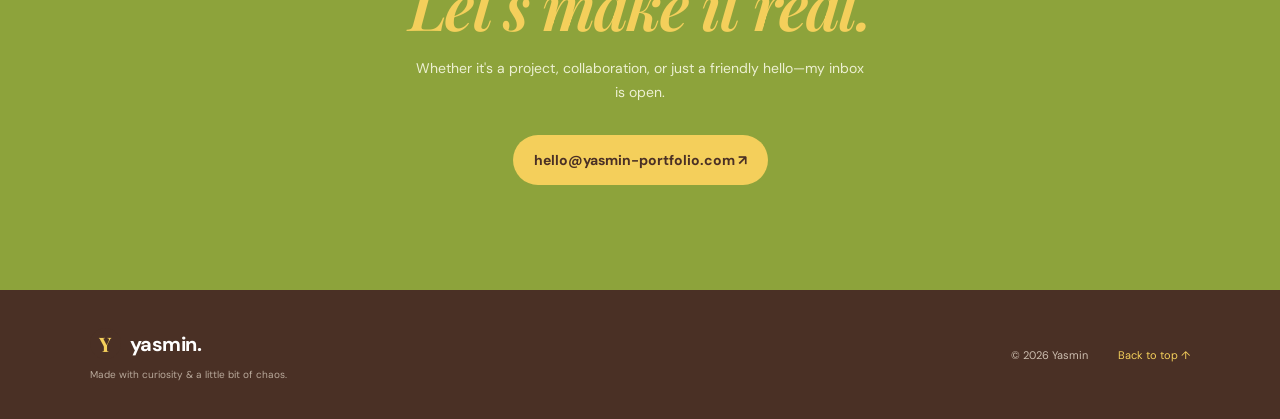
==== commit c5fc4e74: "Add files via upload" ====
--- a/index.html
+++ b/index.html
@@ -10,7 +10,12 @@
   <meta name="keywords" content="Yasmin portfolio, student portfolio, creative portfolio, web design, HTML CSS JavaScript, UI design, Yasmin Indira">
   <meta name="author" content="Yasmin">
   <meta name="robots" content="index, follow">
+  <meta name="google-site-verification" content="VXFRlfnipt3Vi8HKfKNgkCZ-WrYdmc3LQ7jVYjFxuYk" />
+
   <link rel="canonical" href="https://yssmyn.my.id/">
+  <!-- Preload LCP image -->
+  <link rel="preload" as="image" href="assets/profile.webp" type="image/webp">
+
   
   <!-- Favicon -->
   <link rel="icon" href="assets/favicon.svg" type="image/svg+xml">
@@ -87,7 +92,10 @@
       <div class="hero-art reveal">
         <div class="sticker sticker-top">made with ♡</div>
         <div class="profile-photo-card">
-          <img class="profile-photo" src="assets/profile-placeholder.png" alt="Foto profil sementara untuk portfolio Yasmin">
+          <picture>
+          <source srcset="assets/profile.webp" type="image/webp">
+          <img class="profile-photo" src="assets/profile.jpg" alt="Foto profil Yasmin" width="800" height="450" fetchpriority="high">
+        </picture>
           <div class="photo-caption">a little piece of my world ✦</div>
         </div>
         <div class="floating flower">✿</div>
@@ -224,6 +232,6 @@
     <div class="footer-right"><span>© 2026 Yasmin</span><a href="#home">Back to top ↑</a></div>
   </footer>
 
-  <script src="script.js"></script>
+  <script src="script.js" defer></script>
 </body>
 </html>
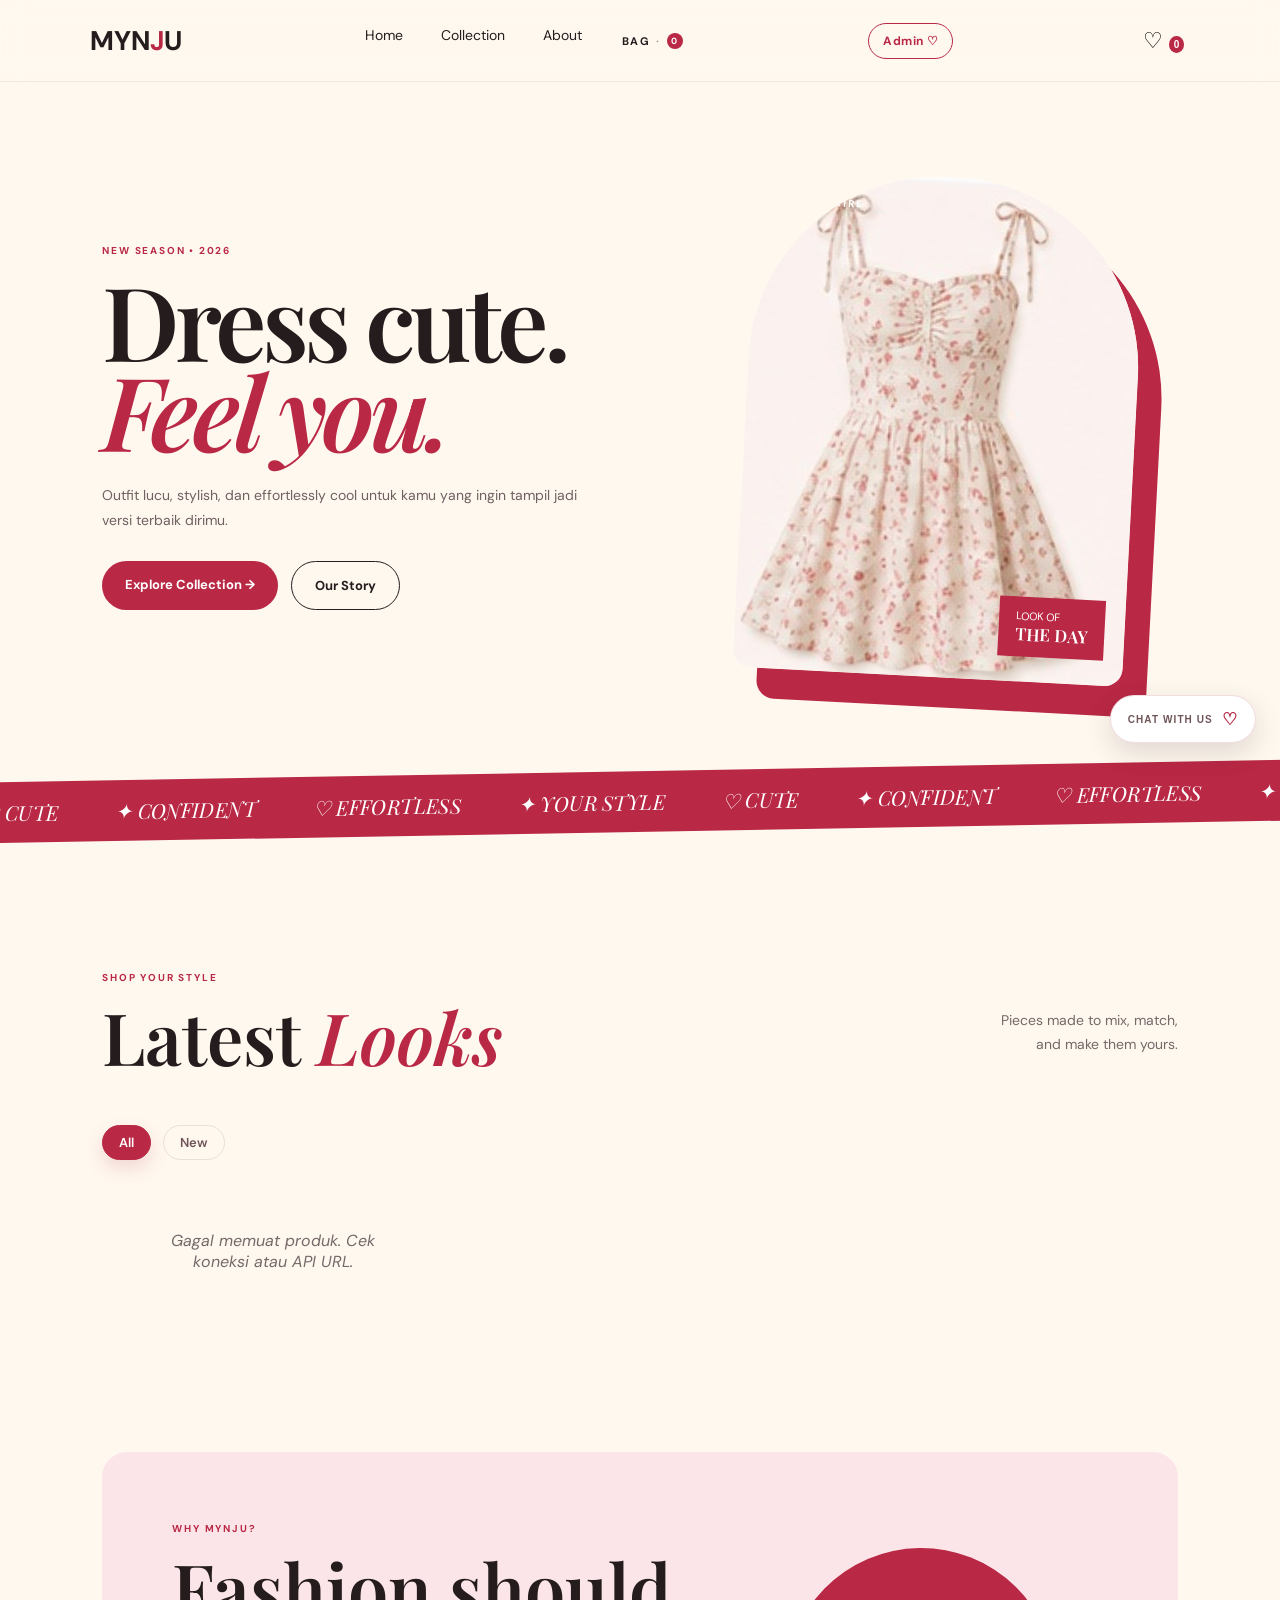
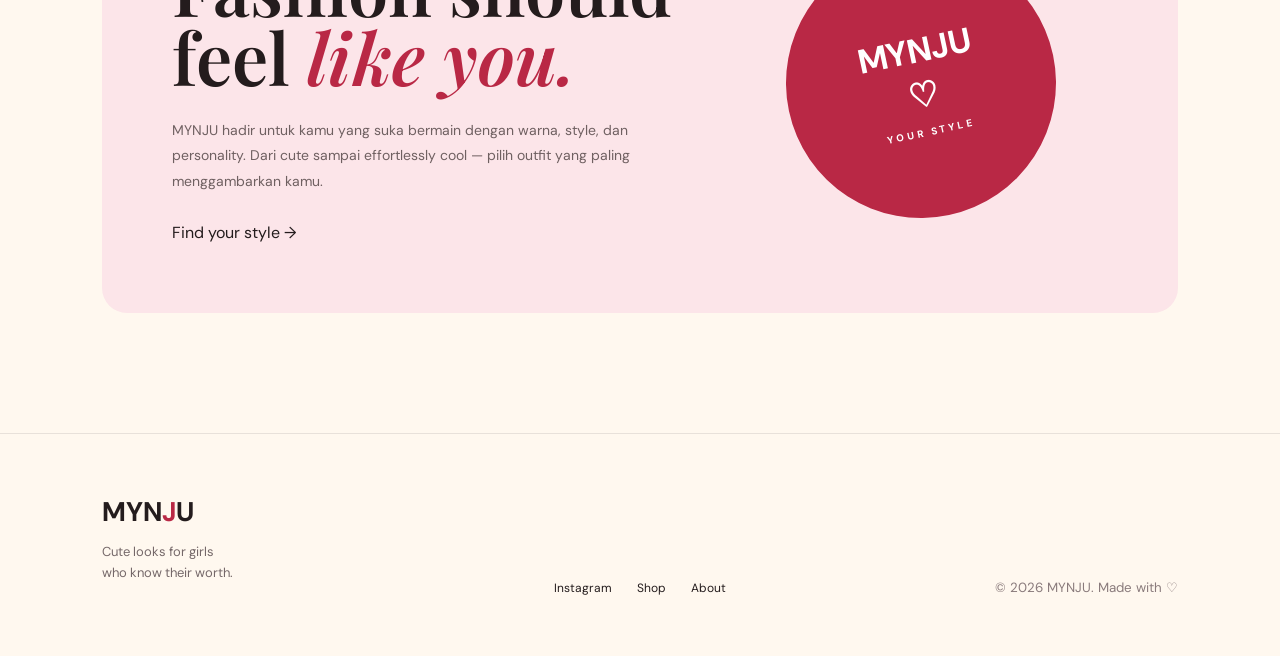
==== commit 0a3c3ca9: "Add files via upload" ====
--- a/index.html
+++ b/index.html
@@ -1,237 +1,254 @@
-<!DOCTYPE html>
+<!doctype html>
 <html lang="id">
 <head>
-  <meta charset="UTF-8">
-  <meta name="viewport" content="width=device-width, initial-scale=1.0">
-  
-  <!-- Primary SEO -->
-  <title>Yasmin — Creative Portfolio | Student Web Designer & Developer</title>
-  <meta name="description" content="Portfolio kreatif Yasmin, seorang student yang suka membuat website, desain visual, dan proyek digital. Temukan selected works, skills, dan journey-nya di sini.">
-  <meta name="keywords" content="Yasmin portfolio, student portfolio, creative portfolio, web design, HTML CSS JavaScript, UI design, Yasmin Indira">
-  <meta name="author" content="Yasmin">
+  <meta charset="utf-8">
+  <meta name="viewport" content="width=device-width,initial-scale=1">
+  <title>MYNJU — Cute Looks, Made for You</title>
+  <meta name="description" content="Outfit lucu, stylish, dan effortlessly cool untuk kamu yang ingin tampil jadi versi terbaik dirimu. Temukan koleksi MYNJU yang cute dan personal.">
+  <meta name="keywords" content="outfit lucu, fashion anak muda, cute style, MYNJU, fashion wanita, style effortlessly cool, baju cute">
   <meta name="robots" content="index, follow">
-  <meta name="google-site-verification" content="VXFRlfnipt3Vi8HKfKNgkCZ-WrYdmc3LQ7jVYjFxuYk" />
-
-  <link rel="canonical" href="https://yssmyn.my.id/">
-  <!-- Preload LCP image -->
-  <link rel="preload" as="image" href="assets/profile.webp" type="image/webp">
-
+  <meta name="author" content="MYNJU">
+  <link rel="canonical" href="https://minjuuu.yssmyn.my.id/">
   
   <!-- Favicon -->
-  <link rel="icon" href="assets/favicon.svg" type="image/svg+xml">
-  <link rel="apple-touch-icon" href="assets/favicon.svg">
-  
-  <!-- Open Graph / Facebook -->
+  <link rel="icon" type="image/png" sizes="32x32" href="/favicon-32.png">
+  <link rel="icon" type="image/png" sizes="16x16" href="/favicon-16.png">
+  <link rel="apple-touch-icon" href="/apple-touch-icon.png">
+  <link rel="manifest" href="/site.webmanifest">
+  <meta name="theme-color" content="#FF69B4">
+  
+  <!-- Open Graph / Facebook / WhatsApp -->
   <meta property="og:type" content="website">
-  <meta property="og:url" content="https://yssmyn.my.id/">
-  <meta property="og:title" content="Yasmin — Creative Portfolio">
-  <meta property="og:description" content="Curious mind, creative heart. Portfolio personal Yasmin — student yang mengeksplorasi teknologi kreatif melalui website, desain, dan proyek digital.">
-  <meta property="og:image" content="https://yssmyn.my.id/assets/og-image.jpg">
+  <meta property="og:url" content="https://minjuuu.yssmyn.my.id/">
+  <meta property="og:title" content="MYNJU — Cute Looks, Made for You">
+  <meta property="og:description" content="Outfit lucu, stylish, dan effortlessly cool untuk kamu yang ingin tampil jadi versi terbaik dirimu.">
+  <meta property="og:image" content="https://minjuuu.yssmyn.my.id/og-image.jpg">
   <meta property="og:image:width" content="1200">
   <meta property="og:image:height" content="630">
-  <meta property="og:site_name" content="Yasmin Portfolio">
+  <meta property="og:site_name" content="MYNJU">
   <meta property="og:locale" content="id_ID">
   
-  <!-- Twitter Card -->
+  <!-- Twitter -->
   <meta name="twitter:card" content="summary_large_image">
-  <meta name="twitter:url" content="https://yssmyn.my.id/">
-  <meta name="twitter:title" content="Yasmin — Creative Portfolio">
-  <meta name="twitter:description" content="Curious mind, creative heart. Portfolio personal Yasmin — student yang mengeksplorasi teknologi kreatif.">
-  <meta name="twitter:image" content="https://yssmyn.my.id/assets/og-image.jpg">
-  
-  <!-- Structured Data (JSON-LD) -->
+  <meta name="twitter:url" content="https://minjuuu.yssmyn.my.id/">
+  <meta name="twitter:title" content="MYNJU — Cute Looks, Made for You">
+  <meta name="twitter:description" content="Outfit lucu, stylish, dan effortlessly cool untuk kamu yang ingin tampil jadi versi terbaik dirimu.">
+  <meta name="twitter:image" content="https://minjuuu.yssmyn.my.id/og-image.jpg">
+  
+  <!-- Structured Data -->
   <script type="application/ld+json">
   {
     "@context": "https://schema.org",
-    "@type": "Person",
-    "name": "Yasmin",
-    "url": "https://yssmyn.my.id/",
-    "jobTitle": "Creative Student / Web Designer",
-    "description": "Student yang suka membuat website, desain visual, dan proyek digital kreatif.",
+    "@type": "ClothingStore",
+    "name": "MYNJU",
+    "url": "https://minjuuu.yssmyn.my.id/",
+    "description": "Outfit lucu, stylish, dan effortlessly cool untuk kamu yang ingin tampil jadi versi terbaik dirimu.",
+    "image": "https://minjuuu.yssmyn.my.id/og-image.jpg",
     "sameAs": [
-      "https://github.com/yasminindira"
-    ],
-    "image": "https://yssmyn.my.id/assets/og-image.jpg"
+      "https://www.instagram.com/ysmindr.d/"
+    ]
   }
   </script>
   
-  <!-- Fonts & Styles -->
   <link rel="preconnect" href="https://fonts.googleapis.com">
   <link rel="preconnect" href="https://fonts.gstatic.com" crossorigin>
-  <link href="https://fonts.googleapis.com/css2?family=DM+Sans:wght@400;500;600;700&family=Playfair+Display:wght@600;700&display=swap" rel="stylesheet">
-  <link rel="manifest" href="/site.webmanifest">
+  <link href="https://fonts.googleapis.com/css2?family=DM+Sans:wght@400;500;600;700&family=Playfair+Display:ital,wght@0,500;0,600;1,500;1,600&display=swap" rel="stylesheet">
   <link rel="stylesheet" href="style.css">
 </head>
 <body>
-  <div class="cursor-glow"></div>
-
-  <header class="navbar">
-    <a class="brand" href="#home"><span>Y</span> yasmin.</a>
-    <button class="menu-toggle" aria-label="Buka menu"><i></i><i></i></button>
-    <nav class="nav-links">
-      <a href="#about">About</a>
-      <a href="#works">Works</a>
-      <a href="#skills">Skills</a>
-      <a href="#journey">Journey</a>
-      <a class="nav-cta" href="#contact">Let's talk ↗</a>
-    </nav>
-  </header>
-
-  <main>
-    <section id="home" class="hero section">
-      <div class="hero-copy reveal">
-        <p class="eyebrow"><span class="dot"></span> HELLO, I'M YASMIN</p>
-        <h1>Curious mind,<br><em>creative</em> heart.</h1>
-        <p class="hero-text">I love turning ideas into digital things that feel useful, fun, and a little bit different.</p>
-        <div class="hero-actions">
-          <a href="#works" class="btn btn-dark">See my works <span>↗</span></a>
-          <a href="#about" class="text-link">Get to know me ↓</a>
-        </div>
-      </div>
-
-      <div class="hero-art reveal">
-        <div class="sticker sticker-top">made with ♡</div>
-        <div class="profile-photo-card">
-          <picture>
-          <source srcset="assets/profile.webp" type="image/webp">
-          <img class="profile-photo" src="assets/profile.jpg" alt="Foto profil Yasmin" width="800" height="450" fetchpriority="high">
-        </picture>
-          <div class="photo-caption">a little piece of my world ✦</div>
-        </div>
-        <div class="floating flower">✿</div>
-        <div class="floating star">✦</div>
-      </div>
-    </section>
-
-    <section class="marquee-band" aria-label="Interests">
-      <div class="marquee">
-        <span>DESIGN</span><b>✦</b><span>WEB</span><b>✦</b><span>CREATIVE</span><b>✦</b><span>LEARNING</span><b>✦</b>
-        <span>DESIGN</span><b>✦</b><span>WEB</span><b>✦</b><span>CREATIVE</span><b>✦</b><span>LEARNING</span><b>✦</b>
-      </div>
-    </section>
-
-    <section id="about" class="section about">
-      <div class="section-label reveal">01 / ABOUT ME</div>
-      <div class="about-grid">
-        <div class="about-title reveal">
-          <p class="tiny-label">A LITTLE STORY</p>
-          <h2>Hi, I'm <span>Yasmin.</span></h2>
-        </div>
-        <div class="about-copy reveal">
-          <p>I'm a student who enjoys exploring the creative side of technology. From making websites and small digital projects to experimenting with visual ideas, I like learning by actually building things.</p>
-          <p>My goal isn't to make everything perfect on the first try. It's to keep growing, stay curious, and create something I'm proud of.</p>
-          <div class="fact-row">
-            <div><strong>01</strong><span>Creative<br>projects</span></div>
-            <div><strong>02</strong><span>Always<br>learning</span></div>
-            <div><strong>03</strong><span>Big<br>dreams</span></div>
-          </div>
-        </div>
-      </div>
-    </section>
-
-    <section id="works" class="section works">
-      <div class="section-head reveal">
-        <div><div class="section-label">02 / SELECTED WORKS</div><h2>Things I've <span>made.</span></h2></div>
-        <p>A little collection of projects, experiments, and ideas I've enjoyed bringing to life.</p>
-      </div>
-
-      <div class="project-grid">
-        <article class="project-card project-green reveal" data-url="https://yasminindira.github.io/mynju/" tabindex="0" role="link">
-          <div class="project-visual">
-            <span class="project-number">01</span>
-            <div class="mock-window">
-              <div class="mock-top"><i></i><i></i><i></i></div>
-              <div class="mock-content"><span>MYNJU</span><b>style<br>that feels<br>like you.</b><small>SHOP NOW ↗</small></div>
-            </div>
-          </div>
-          <div class="project-info"><div><span>WEB DESIGN</span><h3>MYNJU Boutique</h3></div><a href="https://yasminindira.github.io/mynju/" target="_blank" rel="noopener noreferrer" aria-label="Open MYNJU Boutique">↗</a></div>
-        </article>
-
-        <article class="project-card project-pink reveal" data-url="https://yasminindira.github.io/sistemtubuh/" tabindex="0" role="link">
-          <div class="project-visual">
-            <span class="project-number">02</span>
-            <div class="phone-mock">
-              <div class="phone-top">MED<span>SIM</span></div>
-              <div class="case-pill">CASE 04</div><b>Patient<br>Case Simulator</b>
-              <div class="progress"><i></i></div>
-              <small>DIAGNOSIS MODE</small>
-            </div>
-          </div>
-          <div class="project-info"><div><span>WEB APP</span><h3>Medical Case Simulator</h3></div><a href="https://yasminindira.github.io/sistemtubuh/" target="_blank" rel="noopener noreferrer" aria-label="Open Medical Case Simulator">↗</a></div>
-        </article>
-
-        <article class="project-card project-yellow reveal" data-url="https://yasminindira.github.io/humann/" tabindex="0" role="link">
-          <div class="project-visual">
-            <span class="project-number">03</span>
-            <div class="human-card"><div class="human-orbit">✦</div><div class="human-icon">♡</div><strong>HUMAN</strong><small>BODY EXPLORER</small></div>
-          </div>
-          <div class="project-info"><div><span>EDUCATIONAL</span><h3>Human Body Explorer</h3></div><a href="https://yasminindira.github.io/humann/" target="_blank" rel="noopener noreferrer" aria-label="Open Human Body Explorer">↗</a></div>
-        </article>
-
-        <article class="project-card project-brown reveal" data-url="https://yasminindira.github.io/masjidaljabar3/" tabindex="0" role="link">
-          <div class="project-visual">
-            <span class="project-number">04</span>
-            <div class="mosque-card"><div>☾</div><strong>AL JABAR</strong><small>PRAYER TIME</small><em>12 : 08 : 44</em></div>
-          </div>
-          <div class="project-info"><div><span>WEB APP</span><h3>Al Jabar Display</h3></div><a href="https://yasminindira.github.io/masjidaljabar3/" target="_blank" rel="noopener noreferrer" aria-label="Open Al Jabar Display">↗</a></div>
-        </article>
-
-        <article class="project-card project-chess reveal" data-url="https://yasminindira.github.io/caturjawa/" tabindex="0" role="link">
-          <div class="project-visual">
-            <span class="project-number">05</span>
-            <div class="chess-board">
-              <div>♜</div><div>♞</div><div>♝</div><div>♛</div><div>♚</div><div>♝</div><div>♞</div><div>♜</div>
-              <div>♟</div><div>♟</div><div>♟</div><div>♟</div><div>♟</div><div>♟</div><div>♟</div><div>♟</div>
-              <div></div><div></div><div></div><div></div><div></div><div></div><div></div><div></div>
-              <div></div><div></div><div></div><div></div><div></div><div></div><div></div><div></div>
-              <div></div><div></div><div></div><div>♟</div><div></div><div></div><div></div><div></div>
-              <div></div><div></div><div></div><div></div><div>♙</div><div></div><div></div><div></div>
-              <div>♙</div><div>♙</div><div>♙</div><div></div><div>♙</div><div>♙</div><div>♙</div><div>♙</div>
-              <div>♖</div><div>♘</div><div>♗</div><div>♕</div><div>♔</div><div>♗</div><div>♘</div><div>♖</div>
-            </div>
-            <div class="chess-label">CATUR JAWA<br><small>GAME PROJECT ↗</small></div>
-          </div>
-          <div class="project-info"><div><span>GAME</span><h3>Catur Jawa</h3></div><a href="https://yasminindira.github.io/caturjawa/" target="_blank" rel="noopener noreferrer" aria-label="Open Catur Jawa">↗</a></div>
-        </article>
-      </div>
-    </section>
-
-    <section id="skills" class="section skills">
-      <div class="section-label reveal">03 / MY TOOLBOX</div>
-      <div class="skills-grid">
-        <div class="skills-intro reveal"><h2>Things I<br><em>love to use.</em></h2><p>Tools are just tools—but the fun part is figuring out what you can create with them.</p></div>
-        <div class="skill-list reveal">
-          <div class="skill"><span>01</span><div><h3>HTML / CSS</h3><p>Responsive layouts & visual styling</p></div><b>↗</b></div>
-          <div class="skill"><span>02</span><div><h3>JavaScript</h3><p>Interactive web experiences</p></div><b>↗</b></div>
-          <div class="skill"><span>03</span><div><h3>UI / Visual Design</h3><p>Color, composition & creative direction</p></div><b>↗</b></div>
-          <div class="skill"><span>04</span><div><h3>Creative Thinking</h3><p>Ideas, concepts & problem solving</p></div><b>↗</b></div>
-        </div>
-      </div>
-    </section>
-
-    <section id="journey" class="section journey">
-      <div class="section-head reveal"><div><div class="section-label">04 / MY JOURNEY</div><h2>Still becoming <span>me.</span></h2></div></div>
-      <div class="timeline">
-        <div class="timeline-item reveal"><span>NOW</span><div><h3>Exploring & building</h3><p>Learning web development, visual design, and creating projects that mix technology with creativity.</p></div><i>✦</i></div>
-        <div class="timeline-item reveal"><span>NEXT</span><div><h3>Grow bigger</h3><p>Keep collecting experiences, joining challenges, and turning more ideas into real projects.</p></div><i>♡</i></div>
-        <div class="timeline-item reveal"><span>DREAM</span><div><h3>Make an impact</h3><p>Build meaningful things, keep learning, and make my family proud along the way.</p></div><i>✿</i></div>
-      </div>
-    </section>
-
-    <section id="contact" class="contact section reveal">
-      <div class="contact-deco">✦</div>
-      <div class="section-label">05 / SAY HELLO</div>
-      <h2>Have an idea?<br><em>Let's make it real.</em></h2>
-      <p>Whether it's a project, collaboration, or just a friendly hello—my inbox is open.</p>
-      <a class="btn btn-light" href="mailto:hello@yasmin-portfolio.com">hello@yasmin-portfolio.com ↗</a>
-    </section>
-  </main>
-
-  <footer>
-    <div><a class="brand" href="#home"><span>Y</span> yasmin.</a><p>Made with curiosity & a little bit of chaos.</p></div>
-    <div class="footer-right"><span>© 2026 Yasmin</span><a href="#home">Back to top ↑</a></div>
-  </footer>
-
-  <script src="script.js" defer></script>
+<header class="nav">
+  <a class="logo" href="#" id="siteLogo">MYN<span>J</span>U</a>
+  <nav>
+    <a href="#home">Home</a>
+    <a href="#collection">Collection</a>
+    <a href="#about">About</a>
+    <button class="cart-toggle" id="cartToggle" aria-label="Open shopping bag">
+      <span class="bag-label">BAG</span><span class="bag-dot">·</span><span class="cart-count" id="cartCount">0</span>
+    </button>
+  </nav>
+  <button class="admin-menu-button" id="adminMenuButton" type="button">Admin ♡</button>
+  <button class="wishlist">♡ <b id="count">0</b></button>
+</header>
+
+<section class="hero" id="home">
+  <div>
+    <p class="eyebrow">NEW SEASON • 2026</p>
+    <h1>Dress cute.<br><em>Feel you.</em></h1>
+    <p class="lead">Outfit lucu, stylish, dan effortlessly cool untuk kamu yang ingin tampil jadi versi terbaik dirimu.</p>
+    <div class="actions">
+      <a class="primary" href="#collection">Explore Collection →</a>
+      <a class="secondary" href="#about">Our Story</a>
+    </div>
+  </div>
+  <div class="hero-photo">
+    <img src="rose-mini-dress.jpg" alt="Rose mini dress cute fashion look MYNJU" loading="eager">
+    <span class="photo-label">MYNJU GIRL</span>
+    <span class="tag">LOOK OF<br><strong>THE DAY</strong></span>
+  </div>
+</section>
+
+<div class="ticker">
+  <span>♡ CUTE</span><span>✦ CONFIDENT</span><span>♡ EFFORTLESS</span><span>✦ YOUR STYLE</span>
+  <span>♡ CUTE</span><span>✦ CONFIDENT</span><span>♡ EFFORTLESS</span><span>✦ YOUR STYLE</span>
+</div>
+
+<section class="collection" id="collection">
+  <div class="heading">
+    <div><p class="eyebrow">SHOP YOUR STYLE</p><h2>Latest <em>Looks</em></h2></div>
+    <p>Pieces made to mix, match,<br>and make them yours.</p>
+  </div>
+  <div class="filters" id="categoryFilters">
+    <button class="shop-filter active" data-filter="all">All</button>
+    <button class="shop-filter" data-filter="new">New</button>
+    <!-- categories will be added dynamically -->
+  </div>
+  <div class="grid" id="productGrid">
+    <div class="loading">Loading cute looks... ♡</div>
+  </div>
+</section>
+
+<section class="about" id="about">
+  <div>
+    <p class="eyebrow">WHY MYNJU?</p>
+    <h2>Fashion should feel <em>like you.</em></h2>
+    <p class="lead">MYNJU hadir untuk kamu yang suka bermain dengan warna, style, dan personality. Dari cute sampai effortlessly cool — pilih outfit yang paling menggambarkan kamu.</p>
+    <a class="text" href="#collection">Find your style →</a>
+  </div>
+  <div class="circle">MYNJU<br>♡<small>YOUR STYLE</small></div>
+</section>
+
+<footer>
+  <div>
+    <a class="logo" href="#">MYN<span>J</span>U</a>
+    <p>Cute looks for girls<br>who know their worth.</p>
+  </div>
+  <div class="links">
+    <a href="https://www.instagram.com/ysmindr.d/" target="_blank" rel="noopener">Instagram</a>
+    <a href="#collection">Shop</a>
+    <a href="#about">About</a>
+  </div>
+  <small>© 2026 MYNJU. Made with ♡</small>
+</footer>
+
+<div class="contact-float">
+  <button class="contact-main" id="contactMain" aria-label="Open contact menu" aria-expanded="false">
+    <span class="contact-main-text">CHAT WITH US</span><span class="contact-main-icon">♡</span>
+  </button>
+  <div class="contact-menu" id="contactMenu">
+    <a class="contact-option" href="https://wa.me/6289516258263?text=Halo%20kak%20Dira%20aku%20cek%20di%20website%20kamu%20keren%2C%20mau%20dong%20pesan%20........." target="_blank" rel="noopener">
+      <span class="contact-symbol">WA</span><span><strong>WhatsApp</strong><small>Chat with Dira</small></span>
+    </a>
+    <a class="contact-option" href="https://www.instagram.com/ysmindr.d/" target="_blank" rel="noopener">
+      <span class="contact-symbol">IG</span><span><strong>Instagram</strong><small>@ysmindr.d</small></span>
+    </a>
+  </div>
+</div>
+
+
+<!-- CHECKOUT & PAYMENT -->
+<div class="payment-overlay" id="paymentOverlay" aria-hidden="true">
+  <section class="payment-panel" role="dialog" aria-modal="true" aria-labelledby="paymentTitle">
+    <div class="payment-head"><div><p class="eyebrow">A LITTLE SOMETHING FOR YOU</p><h2 id="paymentTitle">Checkout <em>MYNJU</em></h2></div><button type="button" id="paymentClose" aria-label="Tutup checkout">×</button></div>
+    <form id="checkoutForm">
+      <div class="checkout-fields">
+        <label>Nama lengkap<input id="customerName" required autocomplete="name" placeholder="Nama penerima"></label>
+        <label>Nomor WhatsApp<input id="customerPhone" required inputmode="tel" autocomplete="tel" placeholder="08xxxxxxxxxx"></label>
+        <label class="full-field">Alamat pengiriman<textarea id="customerAddress" required autocomplete="street-address" placeholder="Alamat lengkap, kecamatan, kota, kode pos"></textarea></label>
+        <label class="full-field">Catatan pesanan (opsional)<textarea id="customerNotes" placeholder="Warna/ukuran atau catatan tambahan"></textarea></label>
+      </div>
+      <div class="payment-methods">
+        <p class="payment-label">Pilih metode pembayaran</p>
+        <label class="payment-choice"><input type="radio" name="paymentMethod" value="manual_qris" checked><span><strong>QRIS manual</strong><small>Instruksi dan QRIS milik toko akan ditampilkan setelah konfirmasi.</small></span></label>
+        <label class="payment-choice"><input type="radio" name="paymentMethod" value="manual_transfer"><span><strong>Transfer bank / e-wallet</strong><small>Detail rekening atau nomor e-wallet perlu diatur pemilik toko.</small></span></label>
+        <label class="payment-choice"><input type="radio" name="paymentMethod" value="gateway"><span><strong>Pembayaran online otomatis</strong><small>Melalui Midtrans. Pemilik toko perlu mengatur kredensial Sandbox/Production.</small></span></label>
+      </div>
+      <div class="payment-total"><span>Total pesanan</span><strong id="checkoutTotal">Rp0</strong></div>
+      <p class="payment-note" id="paymentNote">Pembayaran manual akan dikonfirmasi melalui WhatsApp. Jangan mengirim pembayaran sebelum menerima instruksi resmi toko.</p>
+      <button class="checkout-submit" type="submit" id="checkoutSubmit">Lanjutkan Pesanan ♡</button>
+      <p class="checkout-status" id="checkoutStatus" role="status"></p>
+    </form>
+  </section>
+</div>
+
+<div class="toast" id="toast"></div>
+
+<aside class="cart-drawer" id="cartDrawer" aria-hidden="true">
+  <div class="cart-backdrop" id="cartBackdrop"></div>
+  <section class="cart-panel" role="dialog" aria-label="Shopping bag">
+    <div class="cart-head">
+      <div><span class="eyebrow">MYNJU</span><h2>Your Bag <span id="cartHeaderCount">(0)</span></h2></div>
+      <button class="cart-close" id="cartClose">×</button>
+    </div>
+    <div class="cart-items" id="cartItems">
+      <div class="cart-empty">Your MYNJU bag is waiting for something cute 🎀</div>
+    </div>
+    <div class="cart-summary">
+      <div><span>Subtotal</span><strong id="cartTotal">Rp0</strong></div>
+      <button class="cart-wa" id="cartCheckout">Checkout &amp; Pembayaran ♡</button>
+      <button class="cart-wa cart-wa-secondary" id="cartWhatsApp">Pesan langsung via WhatsApp</button>
+    </div>
+  </section>
+</aside>
+
+<!-- ADMIN PANEL (hidden by default) -->
+<div id="adminOverlay" class="admin-overlay" style="display:none;">
+  <div class="admin-panel">
+    <div class="admin-header">
+      <h2>MYNJU Admin</h2>
+      <button id="adminClose">×</button>
+    </div>
+    <div id="adminLogin">
+      <p>Masukkan password admin</p>
+      <input type="password" id="adminPassword" placeholder="Password">
+      <button id="adminLoginBtn">Login</button>
+      <p id="loginError" class="error"></p>
+    </div>
+    <div id="adminDashboard" style="display:none;">
+      <div class="admin-tabs">
+        <button class="admin-tab active" data-tab="products">Products</button>
+        <button class="admin-tab" data-tab="orders">Orders</button>
+      </div>
+      <div id="tab-products" class="admin-tab-content">
+        <h3>Kelola Produk</h3>
+        <form id="productForm">
+          <input type="hidden" id="prodId">
+          <input type="text" id="prodName" placeholder="Nama Produk" required>
+          <select id="prodCategory" required>
+            <option value="tunik">Tunik</option>
+            <option value="abaya">Abaya</option>
+            <option value="dress">Dress</option>
+            <option value="rok">Rok</option>
+            <option value="blouse">Blouse</option>
+            <option value="kemeja">Kemeja</option>
+            <option value="outer">Outer / Cardigan</option>
+            <option value="setelan">Setelan matching</option>
+            <option value="top">Top</option>
+            <option value="skirt">Skirt</option>
+            <option value="other">Lainnya</option>
+          </select>
+          <input type="number" id="prodPrice" placeholder="Harga (angka, misal 189000)" required>
+          <input type="text" id="prodDisplayPrice" placeholder="Display (misal Rp 289K)">
+          <input type="text" id="prodImage" placeholder="URL Gambar atau nama file">
+          <input type="text" id="prodBadge" placeholder="Badge (NEW, BEST SELLER, kosong)">
+          <input type="text" id="prodCollection" placeholder="Collection">
+          <label><input type="checkbox" id="prodIsNew"> New Arrival</label>
+          <label><input type="checkbox" id="prodActive" checked> Active</label>
+          <textarea id="prodDesc" placeholder="Deskripsi singkat"></textarea>
+          <button type="submit">Simpan Produk</button>
+          <button type="button" id="prodReset">Reset Form</button>
+        </form>
+        <div id="productList" class="admin-list"></div>
+      </div>
+      <div id="tab-orders" class="admin-tab-content" style="display:none;">
+        <h3>Pesanan Masuk</h3>
+        <p class="admin-hint">Periksa detail pembeli, ubah status tindak lanjut, lalu simpan perubahan.</p>
+        <div class="order-status-summary" id="orderStatusSummary"></div>
+        <div id="orderList" class="admin-list"></div>
+      </div>
+    </div>
+  </div>
+</div>
+
+<script src="script.js"></script>
 </body>
-</html>+</html>
--- a/style.css
+++ b/style.css
@@ -1,82 +1,129 @@
-:root{
-  --brown:#4a3025; --brown2:#6b4938; --cream:#fff8ec; --cream2:#f5ead9;
-  --green:#8da33b; --green2:#dbe5a0; --pink:#e9a1ad; --pink2:#f7d6da;
-  --yellow:#f4cf5b; --ink:#2e2924; --white:#fffdf8; --line:#d8c9b7;
-  --serif:"Playfair Display",serif; --sans:"DM Sans",sans-serif;
+*{box-sizing:border-box}html{scroll-behavior:smooth}:root{--red:#b92845;--pink:#f4b7c5;--pale:#fce5e9;--cream:#fff8ef;--ink:#241c1d}body{margin:0;background:var(--cream);color:var(--ink);font-family:"DM Sans",sans-serif}a{text-decoration:none;color:inherit}.nav{height:82px;padding:0 7%;display:flex;align-items:center;justify-content:space-between;position:sticky;top:0;z-index:9;background:#fff8efdf;backdrop-filter:blur(14px);border-bottom:1px solid #241c1d14}.logo{font-size:27px;font-weight:700}.logo span{color:var(--red)}nav{display:flex;gap:38px;font-size:14px}nav a:hover{color:var(--red)}.wishlist{border:0;background:none;font-size:22px;cursor:pointer}.wishlist b{font-size:10px;background:var(--red);color:#fff;border-radius:50%;padding:3px 5px}.hero{min-height:690px;padding:80px 8%;display:grid;grid-template-columns:1fr .9fr;gap:70px;align-items:center}.eyebrow{font-size:11px;letter-spacing:2.5px;font-weight:700;color:var(--red);margin:0 0 18px}.hero h1{font:600 clamp(65px,8vw,112px)/.88 "Playfair Display",serif;letter-spacing:-5px;margin:0}.hero h1 em,.heading h2 em,.about h2 em{color:var(--red)}.lead{max-width:490px;color:#6f6061;line-height:1.8;font-size:14px;margin:28px 0}.actions{display:flex;gap:13px}.primary,.secondary{padding:15px 23px;border-radius:50px;font-size:13px;font-weight:700}.primary{background:var(--red);color:#fff}.secondary{border:1px solid var(--ink)}.hero-photo{height:500px;max-width:390px;width:100%;justify-self:center;position:relative;overflow:hidden;border-radius:190px 190px 18px 18px;transform:rotate(3deg);box-shadow:25px 30px 0 var(--red)}.hero-photo img{width:100%;height:100%;object-fit:cover}.photo-label{position:absolute;top:25px;left:28px;color:#fff;font-size:10px;font-weight:700;letter-spacing:2px}.tag{position:absolute;right:20px;bottom:25px;background:var(--red);color:#fff;padding:12px 17px;font:11px "DM Sans"}.tag strong{font:600 17px "Playfair Display",serif}.ticker{overflow:hidden;background:var(--red);color:#fff;padding:16px 0;display:flex;gap:55px;white-space:nowrap;transform:rotate(-1deg) scale(1.03);font:italic 20px "Playfair Display",serif}.ticker span{animation:slide 18s linear infinite}@keyframes slide{to{transform:translateX(-180px)}}.collection{padding:140px 8%}.heading{display:flex;justify-content:space-between;align-items:end;margin-bottom:55px}.heading h2,.about h2{font:600 clamp(45px,6vw,72px)/.95 "Playfair Display",serif;margin:0}.heading>p{text-align:right;color:#756869;font-size:14px;line-height:1.7}.grid{display:grid;grid-template-columns:repeat(3,1fr);gap:25px}.pic{height:450px;position:relative;border-radius:13px;overflow:hidden;background:var(--pink)}.pic img{width:100%;height:100%;object-fit:cover;transition:.6s}.grid article:hover img{transform:scale(1.045)}.badge{position:absolute;top:16px;left:16px;background:var(--cream);padding:7px 11px;border-radius:30px;font-size:9px;font-weight:700}.heart{position:absolute;right:15px;top:14px;width:40px;height:40px;border:0;border-radius:50%;background:#ffffffd9;font-size:21px;cursor:pointer}.heart.active{background:var(--red);color:#fff}.info{display:flex;justify-content:space-between;padding:18px 3px}.info h3{font:500 20px "Playfair Display",serif;margin:0}.info small{color:#8a7b7c}.info>b{font-size:13px}.about{margin:0 8% 120px;padding:70px;background:var(--pale);border-radius:25px;display:grid;grid-template-columns:1.2fr .8fr;align-items:center}.circle{width:270px;height:270px;border-radius:50%;background:var(--red);color:#fff;display:flex;flex-direction:column;align-items:center;justify-content:center;text-align:center;font-size:34px;font-weight:700;transform:rotate(-12deg);justify-self:center}.circle small{font-size:10px;letter-spacing:3px;margin-top:8px}footer{padding:60px 8%;border-top:1px solid #241c1d1a;display:grid;grid-template-columns:1fr 1fr 1fr;align-items:end}footer p{color:#756869;font-size:13px;line-height:1.6}.links{display:flex;justify-content:center;gap:25px;font-size:12px}.links a:hover{color:var(--red)}footer>small{text-align:right;color:#8a7b7c}.toast{position:fixed;right:25px;bottom:25px;background:var(--ink);color:#fff;padding:14px 20px;border-radius:50px;font-size:12px;opacity:0;transform:translateY(80px);transition:.3s}.toast.show{opacity:1;transform:none}@media(max-width:850px){nav{display:none}.hero{grid-template-columns:1fr;padding:65px 6%}.hero-photo{height:470px}.grid{grid-template-columns:1fr 1fr}.about{grid-template-columns:1fr;gap:50px;padding:50px 35px}footer{grid-template-columns:1fr;text-align:center;gap:20px}.links,footer>small{justify-content:center;text-align:center}}@media(max-width:550px){.hero h1{font-size:60px}.actions{flex-direction:column;align-items:flex-start}.collection{padding:100px 6%}.heading{flex-direction:column;align-items:flex-start;gap:20px}.heading>p{text-align:left}.grid{grid-template-columns:1fr}.pic{height:430px}.about{margin:0 5% 80px}.hero-photo{width:290px;height:420px}}
+@media(max-width:550px){
+  .wa-float{right:18px;bottom:18px;width:54px;height:54px}
+  .wa-tooltip{display:none}
 }
-*{box-sizing:border-box;margin:0;padding:0}
-html{scroll-behavior:smooth}
-body{font-family:var(--sans);background:var(--cream);color:var(--ink);overflow-x:hidden}
-a{color:inherit;text-decoration:none}
-.section{padding:105px 7vw;max-width:1500px;margin:auto}
-.navbar{height:82px;padding:0 7vw;display:flex;align-items:center;justify-content:space-between;position:sticky;top:0;background:rgba(255,248,236,.9);backdrop-filter:blur(16px);z-index:20;border-bottom:1px solid rgba(216,201,183,.5)}
-.brand{font-weight:700;font-size:20px;letter-spacing:-.5px;display:flex;align-items:center;gap:9px}
-.brand span{display:grid;place-items:center;background:var(--brown);color:var(--yellow);width:31px;height:31px;border-radius:50%;font-family:var(--serif)}
-.nav-links{display:flex;align-items:center;gap:32px;font-size:14px;font-weight:600}
-.nav-links a:not(.nav-cta){opacity:.65;transition:.2s}.nav-links a:hover{opacity:1}
-.nav-cta{background:var(--brown);color:white;padding:12px 18px;border-radius:100px}
-.menu-toggle{display:none;background:none;border:0}
-.hero{min-height:calc(100vh - 82px);display:grid;grid-template-columns:1.15fr .85fr;align-items:center;gap:40px;padding-top:70px;padding-bottom:80px}
-.eyebrow,.section-label,.tiny-label{font-size:11px;font-weight:700;letter-spacing:2px;color:var(--brown2)}
-.eyebrow{display:flex;align-items:center;gap:9px}.dot{width:8px;height:8px;background:var(--green);border-radius:50%}
-h1{font-family:var(--serif);font-size:clamp(58px,7.3vw,112px);line-height:.95;letter-spacing:-4px;margin:22px 0 28px}
-h1 em,h2 em{color:var(--green);font-weight:600}
-.hero-text{font-size:17px;line-height:1.75;max-width:520px;color:#6b625a}
-.hero-actions{display:flex;align-items:center;gap:28px;margin-top:35px}
-.btn{display:inline-flex;align-items:center;gap:22px;padding:16px 21px;border-radius:100px;font-weight:700;font-size:14px;transition:transform .2s,box-shadow .2s}.btn:hover{transform:translateY(-3px);box-shadow:0 9px 22px #4a302522}
-.btn-dark{background:var(--brown);color:white}.btn-light{background:var(--yellow);color:var(--brown)}
-.text-link{font-size:13px;font-weight:700;border-bottom:1px solid var(--brown);padding-bottom:4px}
-.hero-art{position:relative;display:flex;justify-content:center;align-items:center;min-height:560px}
-.portrait-card{width:min(390px,80%);aspect-ratio:4/5;background:var(--pink);border-radius:48% 48% 35% 35%;position:relative;overflow:hidden;box-shadow:15px 20px 0 var(--green2)}
-.portrait-shape{height:100%;position:relative}.face{position:absolute;z-index:3;width:170px;height:205px;background:#d79571;border-radius:48% 48% 45% 45%;top:28%;left:50%;transform:translateX(-50%)}
-.hijab{position:absolute;z-index:4;width:285px;height:330px;background:var(--brown);border-radius:52% 52% 35% 35%;top:20%;left:50%;transform:translateX(-50%);clip-path:polygon(18% 0,82% 0,100% 30%,88% 100%,12% 100%,0 30%);box-shadow:inset 0 -20px 0 rgba(0,0,0,.07)}
-.face{z-index:5}.eye{position:absolute;width:7px;height:9px;background:var(--brown);border-radius:50%;top:46%}.e1{left:29%}.e2{right:29%}.blush{position:absolute;width:24px;height:10px;background:#cf6874;border-radius:50%;opacity:.4;top:57%}.b1{left:10%}.b2{right:10%}.smile{position:absolute;width:22px;height:10px;border-bottom:2px solid var(--brown);border-radius:50%;left:50%;top:65%;transform:translateX(-50%)}
-.shirt{position:absolute;width:290px;height:190px;background:var(--green);bottom:-35px;left:50%;transform:translateX(-50%);border-radius:50% 50% 0 0}
-.mini-note{position:absolute;z-index:8;right:18px;bottom:32px;background:var(--yellow);padding:13px 17px;border-radius:13px;font-size:10px;line-height:1.4;transform:rotate(4deg)}.mini-note strong{font-size:14px}
-.sticker{position:absolute;z-index:10;background:var(--white);padding:12px 16px;border-radius:50%;font-size:11px;font-weight:700;box-shadow:4px 5px 0 var(--brown);transform:rotate(-10deg);top:5%;right:4%}
-.floating{position:absolute;font-size:55px}.flower{left:5%;bottom:12%;color:var(--green);transform:rotate(12deg)}.star{right:4%;top:20%;color:var(--yellow);font-size:40px}
-.marquee-band{background:var(--brown);color:var(--yellow);overflow:hidden;padding:15px 0;white-space:nowrap}
-.marquee{display:flex;width:max-content;align-items:center;gap:32px;font-size:12px;font-weight:700;letter-spacing:3px;animation:marquee 20s linear infinite}.marquee b{color:var(--pink);font-size:18px}@keyframes marquee{to{transform:translateX(-50%)}}
-.about-grid,.skills-grid{display:grid;grid-template-columns:1fr 1.1fr;gap:12vw;margin-top:45px}
-h2{font-family:var(--serif);font-size:clamp(45px,5vw,76px);line-height:1.02;letter-spacing:-2px;margin-top:15px}h2 span{color:var(--pink)}
-.about-copy{max-width:600px}.about-copy p{font-size:16px;line-height:1.85;color:#665d55;margin-bottom:18px}
-.fact-row{display:flex;gap:10px;margin-top:38px}.fact-row div{background:var(--cream2);border-radius:17px;padding:17px 22px;display:flex;gap:14px;align-items:center}.fact-row strong{font-family:var(--serif);font-size:25px;color:var(--green)}.fact-row span{font-size:10px;line-height:1.3;font-weight:700;text-transform:uppercase}
-.works{background:var(--cream2);max-width:none}.section-head{max-width:1500px;margin:auto;display:flex;justify-content:space-between;align-items:end;gap:50px}.section-head>p{max-width:310px;font-size:13px;line-height:1.7;color:#74695f}
-.project-grid{max-width:1200px;margin:55px auto 0;display:grid;grid-template-columns:1fr 1fr;gap:28px}
-.project-card{background:var(--white);border-radius:25px;overflow:hidden;transition:transform .25s;box-shadow:0 8px 30px #4a30250c}.project-card:hover{transform:translateY(-7px)}
-.project-visual{height:360px;position:relative;display:grid;place-items:center;overflow:hidden}.project-green .project-visual{background:var(--green2)}.project-pink .project-visual{background:var(--pink2)}.project-yellow .project-visual{background:var(--yellow)}.project-brown .project-visual{background:#b99b84}
-.project-number{position:absolute;top:20px;left:23px;font-size:11px;font-weight:700;opacity:.6}
-.mock-window{width:74%;height:76%;background:white;border-radius:12px;box-shadow:0 15px 30px #4a302520;overflow:hidden;transform:rotate(-3deg)}.mock-top{height:25px;background:#f0ebe4;display:flex;gap:5px;align-items:center;padding-left:10px}.mock-top i{width:5px;height:5px;border-radius:50%;background:#a99789}.mock-content{height:calc(100% - 25px);padding:25px;display:flex;flex-direction:column;justify-content:center;background:linear-gradient(140deg,#fff,#f5e9df)}.mock-content span{font-size:10px;letter-spacing:3px;color:#8da33b}.mock-content b{font-family:var(--serif);font-size:29px;line-height:1.05;margin:10px 0}.mock-content small{font-size:7px;font-weight:700}
-.phone-mock{background:var(--brown);color:white;width:210px;height:295px;border-radius:25px;padding:28px 22px;box-shadow:12px 18px 0 #e9a1ad;transform:rotate(4deg);display:flex;flex-direction:column}.phone-top{font-size:13px;letter-spacing:2px}.phone-top span{color:var(--yellow)}.case-pill{font-size:8px;background:#ffffff1c;width:max-content;padding:5px 8px;border-radius:10px;margin:45px 0 12px}.phone-mock b{font-family:var(--serif);font-size:23px;line-height:1.05}.progress{height:5px;background:#ffffff22;margin-top:auto;border-radius:5px}.progress i{display:block;width:65%;height:100%;background:var(--yellow);border-radius:5px}.phone-mock small{font-size:7px;margin-top:10px;letter-spacing:1px}
-.human-card{width:210px;height:255px;background:#fff9dc;border-radius:25px;display:flex;flex-direction:column;align-items:center;justify-content:center;box-shadow:10px 14px 0 #6b493844;transform:rotate(-4deg);position:relative}.human-icon{width:95px;height:95px;border-radius:50%;display:grid;place-items:center;background:var(--pink);font-size:45px;color:white}.human-card strong{font-family:var(--serif);font-size:25px;margin-top:18px}.human-card small{font-size:7px;letter-spacing:2px}.human-orbit{position:absolute;top:25px;right:22px;color:var(--green);font-size:25px}
-.mosque-card{width:225px;height:265px;border-radius:25px;background:var(--cream);color:var(--brown);display:flex;flex-direction:column;align-items:center;justify-content:center;box-shadow:10px 14px 0 #4a302544}.mosque-card>div{font-size:48px;color:var(--green)}.mosque-card strong{font-family:var(--serif);font-size:25px;margin-top:12px}.mosque-card small{font-size:7px;letter-spacing:2px}.mosque-card em{font-style:normal;font-weight:700;margin-top:30px;font-size:15px}
-.project-info{padding:20px 23px;display:flex;justify-content:space-between;align-items:center}.project-info span{font-size:9px;font-weight:700;letter-spacing:1.5px;color:#8a7b6d}.project-info h3{font-family:var(--serif);font-size:22px;margin-top:5px}.project-info>a{font-size:25px}
-.skills{background:var(--brown);color:var(--cream)}.skills .section-label{color:var(--yellow)}.skills-grid{margin-top:55px}.skills-intro p{max-width:360px;color:#cdbeb0;line-height:1.7;margin-top:25px}.skills h2 em{color:var(--yellow)}
-.skill-list{border-top:1px solid #ffffff2a}.skill{display:grid;grid-template-columns:50px 1fr 30px;align-items:center;gap:15px;padding:22px 0;border-bottom:1px solid #ffffff2a}.skill>span{font-size:10px;color:var(--pink)}.skill h3{font-size:16px}.skill p{font-size:11px;color:#bcaea2;margin-top:4px}.skill>b{font-size:19px;color:var(--yellow)}
-.journey{background:var(--pink2);max-width:none}.timeline{max-width:950px;margin:55px auto 0;border-top:1px solid #4a302544}.timeline-item{display:grid;grid-template-columns:100px 1fr 50px;gap:30px;padding:28px 0;border-bottom:1px solid #4a302544;align-items:center}.timeline-item>span{font-size:10px;font-weight:700;letter-spacing:1px}.timeline-item h3{font-family:var(--serif);font-size:24px}.timeline-item p{font-size:13px;color:#665d55;max-width:600px;line-height:1.6;margin-top:5px}.timeline-item i{font-style:normal;font-size:25px;color:var(--green)}
-.contact{background:var(--green);color:white;max-width:none;text-align:center;position:relative;overflow:hidden}.contact .section-label{color:var(--yellow)}.contact h2{margin:20px 0}.contact h2 em{color:var(--yellow)}.contact>p{color:#edf0d3;font-size:14px;margin:0 auto 30px;max-width:450px;line-height:1.7}.contact-deco{position:absolute;font-size:160px;opacity:.08;right:7%;top:10%}
-footer{padding:38px 7vw;background:var(--brown);color:white;display:flex;justify-content:space-between;align-items:center}.footer-right{display:flex;gap:30px;align-items:center;font-size:11px;color:#cdbeb0}.footer-right a{color:var(--yellow)}footer p{font-size:10px;color:#b9a99b;margin-top:9px}
-.reveal{opacity:0;transform:translateY(24px);transition:opacity .7s ease,transform .7s ease}.reveal.visible{opacity:1;transform:none}
-.cursor-glow{position:fixed;width:180px;height:180px;border-radius:50%;background:#f4cf5b20;pointer-events:none;transform:translate(-50%,-50%);z-index:0;filter:blur(20px)}
-@media(max-width:800px){
-  .navbar{height:70px;padding:0 6vw}.menu-toggle{display:flex;flex-direction:column;gap:5px}.menu-toggle i{width:25px;height:2px;background:var(--brown)}.nav-links{display:none;position:absolute;top:70px;left:0;right:0;background:var(--cream);padding:25px 7vw;flex-direction:column;align-items:flex-start;border-bottom:1px solid var(--line)}.nav-links.open{display:flex}.nav-cta{width:100%;text-align:center}
-  .section{padding:75px 6vw}.hero{grid-template-columns:1fr;padding-top:55px;gap:20px}.hero-art{min-height:430px;order:-1}.portrait-card{width:260px}.hijab{width:205px;height:250px}.face{width:120px;height:150px}.shirt{width:220px}.sticker{top:4%;right:0}.flower{left:0;bottom:5%}.star{right:0}
-  h1{font-size:clamp(52px,15vw,78px);letter-spacing:-3px}.hero-text{font-size:15px}.hero-actions{flex-wrap:wrap;gap:18px}
-  .about-grid,.skills-grid{grid-template-columns:1fr;gap:40px}.fact-row{gap:7px}.fact-row div{padding:13px 12px;flex:1}.fact-row span{font-size:8px}
-  .section-head{display:block}.section-head>p{margin-top:18px}.project-grid{grid-template-columns:1fr;gap:20px}.project-visual{height:300px}
-  .timeline-item{grid-template-columns:60px 1fr 25px;gap:15px}.timeline-item h3{font-size:20px}
-  footer{display:block}.footer-right{margin-top:25px;justify-content:space-between}
-}
-@media(prefers-reduced-motion:reduce){html{scroll-behavior:auto}.reveal{transition:none}.marquee{animation:none}}
+
+/* MYNJU CONTACT MENU */
+.contact-float{position:fixed;right:24px;bottom:24px;z-index:999;display:flex;flex-direction:column;align-items:flex-end;gap:12px}
+.contact-main{width:58px;height:58px;border:0;border-radius:50%;background:var(--red);color:#fff;font-size:24px;cursor:pointer;box-shadow:0 12px 28px rgba(36,28,29,.20);transition:.25s}
+.contact-main:hover{transform:translateY(-4px) scale(1.04);box-shadow:0 16px 32px rgba(36,28,29,.25)}
+.contact-menu{display:flex;flex-direction:column;gap:8px;opacity:0;visibility:hidden;transform:translateY(10px);transition:.25s;pointer-events:none}
+.contact-float.open .contact-menu{opacity:1;visibility:visible;transform:none;pointer-events:auto}
+.contact-option{width:205px;padding:12px 14px;background:#fff;border-radius:16px;display:flex;align-items:center;gap:11px;box-shadow:0 10px 28px rgba(36,28,29,.14);font-size:12px;transition:.2s}
+.contact-option>span:first-child{font-size:22px}
+.contact-option strong{display:block;font-size:12px}
+.contact-option small{display:block;color:#8a7b7c;margin-top:2px}
+.contact-option:hover{transform:translateX(-3px)}
+@media(max-width:550px){.contact-float{right:18px;bottom:18px}.contact-main{width:54px;height:54px}.contact-option{width:190px}}
+
+/* MYNJU SHOP CATEGORY FILTERS */
+.shop-filters{display:flex;justify-content:center;align-items:center;gap:10px;flex-wrap:wrap;margin:24px auto 30px}
+.shop-filter{border:1px solid rgba(184,66,87,.22);background:#fff8f3;color:#6f5558;padding:10px 18px;border-radius:999px;font:inherit;font-size:13px;cursor:pointer;transition:.22s}
+.shop-filter:hover{transform:translateY(-2px);border-color:var(--red)}
+.shop-filter.active{background:var(--red);color:#fff;border-color:var(--red);box-shadow:0 8px 18px rgba(184,66,87,.18)}
+.product-card.is-hidden,.product.is-hidden,.card.is-hidden{display:none!important}
+
+/* SHOPPING CART */
+.cart-toggle{position:relative;border:0;background:transparent;color:inherit;font-size:20px;cursor:pointer;padding:8px}.cart-count{position:absolute;right:0;top:0;min-width:18px;height:18px;padding:0 5px;border-radius:999px;background:var(--red);color:#fff;font-size:10px;display:flex;align-items:center;justify-content:center}.add-to-cart{width:100%;margin-top:12px;border:0;border-radius:12px;padding:11px;background:var(--red);color:#fff;font:inherit;font-size:12px;cursor:pointer}.cart-drawer{position:fixed;inset:0;z-index:1200;visibility:hidden;pointer-events:none}.cart-drawer.open{visibility:visible;pointer-events:auto}.cart-backdrop{position:absolute;inset:0;background:rgba(30,20,22,.35);opacity:0;transition:.25s}.cart-panel{position:absolute;right:0;top:0;height:100%;width:min(420px,92vw);background:#fffaf6;padding:24px;box-sizing:border-box;transform:translateX(100%);transition:.3s;display:flex;flex-direction:column;box-shadow:-12px 0 35px rgba(30,20,22,.14)}.cart-drawer.open .cart-backdrop{opacity:1}.cart-drawer.open .cart-panel{transform:none}.cart-head{display:flex;justify-content:space-between;border-bottom:1px solid #eadfda;padding-bottom:18px}.cart-head h2{margin:5px 0;font-size:24px}.eyebrow{font-size:10px;letter-spacing:.18em;color:var(--red)}.cart-close{border:0;background:transparent;font-size:30px;cursor:pointer}.cart-items{flex:1;overflow:auto;padding:18px 0}.cart-empty{text-align:center;color:#8a7b7c;padding:60px 20px;font-size:13px}.cart-item{display:flex;justify-content:space-between;gap:12px;padding:14px 0;border-bottom:1px solid #eee3de}.cart-item-name{font-weight:700;font-size:13px}.cart-item-price{font-size:12px;color:#8a7b7c}.qty-controls{display:flex;align-items:center;gap:8px;margin-top:9px}.qty-controls button{width:26px;height:26px;border:1px solid #eadfda;background:#fff;border-radius:8px;cursor:pointer}.remove-item{border:0;background:transparent;color:var(--red);font-size:11px;cursor:pointer;margin-top:7px}.cart-summary{border-top:1px solid #eadfda;padding-top:18px}.cart-summary>div{display:flex;justify-content:space-between;margin-bottom:14px}.cart-wa{width:100%;border:0;border-radius:13px;padding:14px;background:#25D366;color:#fff;font:inherit;font-weight:700;cursor:pointer}
+
+/* MYNJU BOUTIQUE UI POLISH */
+.cart-toggle{display:inline-flex!important;align-items:center;gap:6px;border:0;background:transparent;color:inherit;padding:7px 2px;font:inherit;font-size:11px;letter-spacing:.12em;font-weight:700;cursor:pointer}
+.bag-label{letter-spacing:.14em}.bag-dot{opacity:.45}.cart-count{position:static!important;min-width:16px!important;height:16px!important;padding:0 4px!important;font-size:9px!important}
+.add-to-cart{position:relative;min-height:42px;letter-spacing:.08em;font-size:10px;font-weight:700;background:transparent!important;color:var(--red)!important;border:1px solid rgba(184,66,87,.35)!important;transition:.25s}
+.add-to-cart:hover{background:var(--red)!important;color:#fff!important;box-shadow:0 8px 18px rgba(184,66,87,.14)}
+.add-to-cart.added{background:var(--red)!important;color:#fff!important;border-color:var(--red)!important}
+.bag-check{display:none}.add-to-cart.added .bag-btn-label{display:none}.add-to-cart.added .bag-check{display:inline}
+.contact-float{right:24px!important;bottom:24px!important;align-items:flex-end}
+.contact-main{width:auto!important;height:auto!important;min-height:48px;padding:0 17px!important;border-radius:999px!important;background:#fff!important;color:#6f5558!important;border:1px solid rgba(184,66,87,.18)!important;box-shadow:0 10px 28px rgba(36,28,29,.14)!important;display:flex!important;align-items:center;gap:9px;font-size:10px!important;letter-spacing:.11em;font-weight:700}
+.contact-main:hover{transform:translateY(-3px)!important;box-shadow:0 14px 32px rgba(36,28,29,.18)!important}
+.contact-main-icon{font-size:17px;color:var(--red)}
+.contact-menu{gap:7px!important}
+.contact-option{width:205px!important;padding:12px 14px!important;border:1px solid rgba(184,66,87,.12)!important}
+.contact-symbol{width:30px;height:30px;border-radius:50%;display:flex;align-items:center;justify-content:center;background:#fff1ee;color:var(--red);font-size:9px;font-weight:800;letter-spacing:.04em}
+@media(max-width:550px){.contact-float{right:16px!important;bottom:16px!important}.contact-main{min-height:44px;padding:0 14px!important}.contact-option{width:190px!important}}
+
+/* Filters */
+.filters{display:flex;gap:12px;margin-bottom:30px;flex-wrap:wrap}
+.shop-filter{padding:8px 16px;border:1px solid #eadfda;border-radius:20px;background:transparent;cursor:pointer;font-size:13px;font-weight:600}
+.shop-filter.active,.shop-filter:hover{background:var(--red);color:#fff;border-color:var(--red)}
+
+/* Loading */
+.loading{text-align:center;padding:40px;color:#756869;font-style:italic}
+
+/* Admin Overlay */
+.admin-overlay{position:fixed;inset:0;background:rgba(36,28,29,.65);z-index:1000;display:flex;align-items:center;justify-content:center;padding:20px}
+.admin-panel{background:#fff;border-radius:16px;width:100%;max-width:900px;max-height:90vh;overflow:auto;box-shadow:0 20px 60px rgba(0,0,0,.3)}
+.admin-header{display:flex;justify-content:space-between;align-items:center;padding:20px 24px;border-bottom:1px solid #eadfda}
+.admin-header h2{margin:0;font-family:"Playfair Display",serif}
+.admin-header button{background:none;border:0;font-size:28px;cursor:pointer;color:#756869}
+.admin-tabs{display:flex;gap:8px;padding:16px 24px 0}
+.admin-tab{padding:8px 16px;border:0;background:#f8f0f1;border-radius:8px;cursor:pointer;font-weight:600}
+.admin-tab.active{background:var(--red);color:#fff}
+.admin-tab-content{padding:20px 24px 30px}
+#productForm{display:grid;grid-template-columns:1fr 1fr;gap:12px;margin-bottom:24px}
+#productForm input,#productForm select,#productForm textarea{padding:10px 12px;border:1px solid #eadfda;border-radius:8px;font:inherit}
+#productForm textarea{grid-column:1/-1;min-height:60px}
+#productForm label{display:flex;align-items:center;gap:8px;font-size:14px}
+#productForm button{padding:12px;background:var(--red);color:#fff;border:0;border-radius:8px;font-weight:700;cursor:pointer}
+#productForm button[type=button]{background:#756869}
+.admin-list{display:flex;flex-direction:column;gap:10px}
+.admin-item{display:flex;justify-content:space-between;align-items:center;padding:12px;background:#fff8ef;border-radius:10px;border:1px solid #eadfda}
+.admin-item button{margin-left:6px;padding:6px 10px;border:0;border-radius:6px;cursor:pointer;font-size:12px}
+.btn-edit{background:#f4b7c5}
+.btn-delete{background:#b92845;color:#fff}
+.error{color:#b92845;font-size:13px;margin-top:8px}
+@media(max-width:700px){#productForm{grid-template-columns:1fr}}
+
+/* CHECKOUT & PAYMENT METHODS */
+.cart-wa-secondary{margin-top:9px;background:#fff!important;color:var(--red)!important;border:1px solid #e9cbd1!important}
+.payment-overlay{position:fixed;inset:0;z-index:1500;background:rgba(36,28,29,.62);display:flex;align-items:center;justify-content:center;padding:18px;opacity:0;visibility:hidden;pointer-events:none;transition:.25s}
+.payment-overlay.open{opacity:1;visibility:visible;pointer-events:auto}
+.payment-panel{width:min(650px,100%);max-height:92vh;overflow:auto;background:#fffaf6;border-radius:24px;padding:clamp(20px,4vw,34px);box-shadow:0 24px 80px #241c1d30;transform:translateY(12px);transition:.25s}
+.payment-overlay.open .payment-panel{transform:none}
+.payment-head{display:flex;justify-content:space-between;align-items:flex-start;gap:15px;margin-bottom:22px}
+.payment-head h2{font:600 clamp(30px,5vw,42px)/1.05 "Playfair Display",serif;margin:0}
+.payment-head h2 em{color:var(--red)}
+.payment-head .eyebrow{margin-bottom:10px}
+.payment-head>button{border:0;background:#f7e8e8;border-radius:50%;width:38px;height:38px;font-size:27px;cursor:pointer;flex-shrink:0}
+.checkout-fields{display:grid;grid-template-columns:1fr 1fr;gap:13px}
+.checkout-fields label{font-size:12px;font-weight:700;color:#6f5558;display:flex;flex-direction:column;gap:7px}
+.checkout-fields input,.checkout-fields textarea{width:100%;font:400 13px "DM Sans",sans-serif;color:var(--ink);padding:12px 13px;border:1px solid #eadfda;border-radius:11px;background:#fff;outline:none}
+.checkout-fields input:focus,.checkout-fields textarea:focus{border-color:var(--red);box-shadow:0 0 0 3px #b9284512}
+.checkout-fields textarea{resize:vertical;min-height:70px}
+.full-field{grid-column:1/-1}
+.payment-methods{margin-top:22px}
+.payment-label{font-size:12px;font-weight:800;letter-spacing:.08em;text-transform:uppercase;margin:0 0 10px}
+.payment-choice{display:flex;align-items:flex-start;gap:11px;background:#fff;border:1px solid #eadfda;border-radius:13px;padding:13px;margin:9px 0;cursor:pointer}
+.payment-choice:has(input:checked){border-color:var(--red);background:#fff4f5;box-shadow:0 0 0 2px #b9284510}
+.payment-choice input{accent-color:var(--red);margin-top:3px}
+.payment-choice strong,.payment-choice small{display:block}
+.payment-choice strong{font-size:13px}
+.payment-choice small{font-size:11px;color:#8a7b7c;line-height:1.5;margin-top:3px}
+.payment-total{display:flex;justify-content:space-between;align-items:center;padding:17px 0;border-top:1px solid #eadfda;margin-top:18px;font-size:14px}
+.payment-total strong{font-size:20px;color:var(--red)}
+.payment-note{font-size:11px;line-height:1.6;color:#806f70;background:#fff0f0;border-radius:10px;padding:11px 13px}
+.checkout-submit{width:100%;border:0;border-radius:999px;background:var(--red);color:#fff;font:700 12px "DM Sans",sans-serif;letter-spacing:.04em;padding:15px;cursor:pointer;margin-top:5px}
+.checkout-submit:disabled{opacity:.6;cursor:wait}
+.checkout-status{font-size:12px;line-height:1.5;color:var(--red);overflow-wrap:anywhere}
+@media(max-width:550px){.payment-overlay{padding:8px}.payment-panel{padding:20px 16px;border-radius:18px;max-height:96vh}.checkout-fields{grid-template-columns:1fr}.full-field{grid-column:auto}.payment-choice{padding:11px}.cart-summary .cart-wa{font-size:11px}}
 
 
-/* Profile photo placeholder frame: replace assets/profile-placeholder.png later */
-.profile-photo-card{width:min(390px,80%);aspect-ratio:4/5;position:relative;border-radius:48% 48% 30px 30px;padding:12px;background:var(--pink);box-shadow:15px 20px 0 var(--green2);transform:rotate(1.5deg)}
-.profile-photo{width:100%;height:100%;display:block;object-fit:cover;object-position:center;border-radius:inherit;border:5px solid var(--cream);background:var(--cream2)}
-.photo-caption{position:absolute;bottom:25px;left:-20px;background:var(--yellow);color:var(--brown);padding:12px 15px;border-radius:12px;font-size:10px;font-weight:700;box-shadow:4px 5px 0 #4a302522;transform:rotate(-5deg)}
-@media(max-width:800px){.profile-photo-card{width:260px}}
-
-.project-chess .project-visual{background:#d9c2a6;position:relative}.chess-board{width:230px;height:230px;display:grid;grid-template-columns:repeat(8,1fr);grid-template-rows:repeat(8,1fr);border:7px solid var(--brown);box-shadow:12px 14px 0 #4a302544;transform:rotate(-3deg);font-family:Georgia,serif}.chess-board div{display:grid;place-items:center;font-size:21px;background:#f4dfbd;color:var(--brown)}.chess-board div:nth-child(16n+1),.chess-board div:nth-child(16n+3),.chess-board div:nth-child(16n+5),.chess-board div:nth-child(16n+7),.chess-board div:nth-child(16n+10),.chess-board div:nth-child(16n+12),.chess-board div:nth-child(16n+14),.chess-board div:nth-child(16n+16){background:#8d684f;color:#fff8ec}.chess-label{position:absolute;bottom:24px;right:25px;background:var(--yellow);color:var(--brown);padding:9px 12px;border-radius:10px;font-size:12px;font-weight:800;line-height:1.15;transform:rotate(3deg);box-shadow:4px 5px 0 #4a302522}.chess-label small{font-size:6px;letter-spacing:1px}.project-grid .project-card:last-child{grid-column:1 / -1}.project-grid .project-card:last-child .project-visual{height:330px}@media(max-width:800px){.project-grid .project-card:last-child{grid-column:auto}.chess-board{width:205px;height:205px}.project-grid .project-card:last-child .project-visual{height:300px}}
-
-
-.project-card[data-url]{cursor:pointer}.project-card[data-url]:focus-visible{outline:3px solid var(--yellow);outline-offset:5px}
+/* Header admin shortcut */
+.admin-menu-button{border:1px solid var(--red);background:transparent;color:var(--red);padding:9px 14px;border-radius:999px;font:inherit;font-size:12px;font-weight:700;letter-spacing:.04em;cursor:pointer;transition:.2s}
+.admin-menu-button:hover{background:var(--red);color:#fff}
+.admin-hint{font-size:13px;color:#756869;margin:0 0 14px}
+.order-status-summary{display:flex;flex-wrap:wrap;gap:8px;margin:0 0 14px}
+.order-status-pill{font-size:12px;padding:6px 10px;border-radius:999px;background:#f8f0f1;color:#6b5158}
+.admin-order-item{display:block!important}
+.admin-order-top{display:flex;justify-content:space-between;align-items:flex-start;gap:12px;flex-wrap:wrap;margin-bottom:12px}
+.admin-order-fields{display:grid;grid-template-columns:repeat(2,minmax(0,1fr));gap:10px}
+.admin-order-fields label{display:flex;flex-direction:column;gap:5px;font-size:12px;color:#756869}
+.admin-order-fields input,.admin-order-fields select,.admin-order-fields textarea{width:100%;min-width:0;padding:9px 10px;border:1px solid #e4d6d1;border-radius:8px;background:#fff;font:inherit;color:#3b3032}
+.admin-order-fields .wide{grid-column:1/-1}
+.admin-order-items{font-size:13px;color:#756869;margin:10px 0;overflow-wrap:anywhere}
+.admin-order-actions{display:flex;justify-content:flex-end;gap:8px;margin-top:12px;flex-wrap:wrap}
+.admin-order-actions button{padding:8px 12px;border:0;border-radius:8px;cursor:pointer;font-weight:600}
+.btn-save-order{background:var(--red);color:#fff}
+.btn-delete-order{background:#f4e6e5;color:#8c343b}
+@media(max-width:650px){.nav nav{gap:10px}.admin-menu-button{padding:7px 10px}.admin-order-fields{grid-template-columns:1fr}.admin-order-fields .wide{grid-column:auto}}
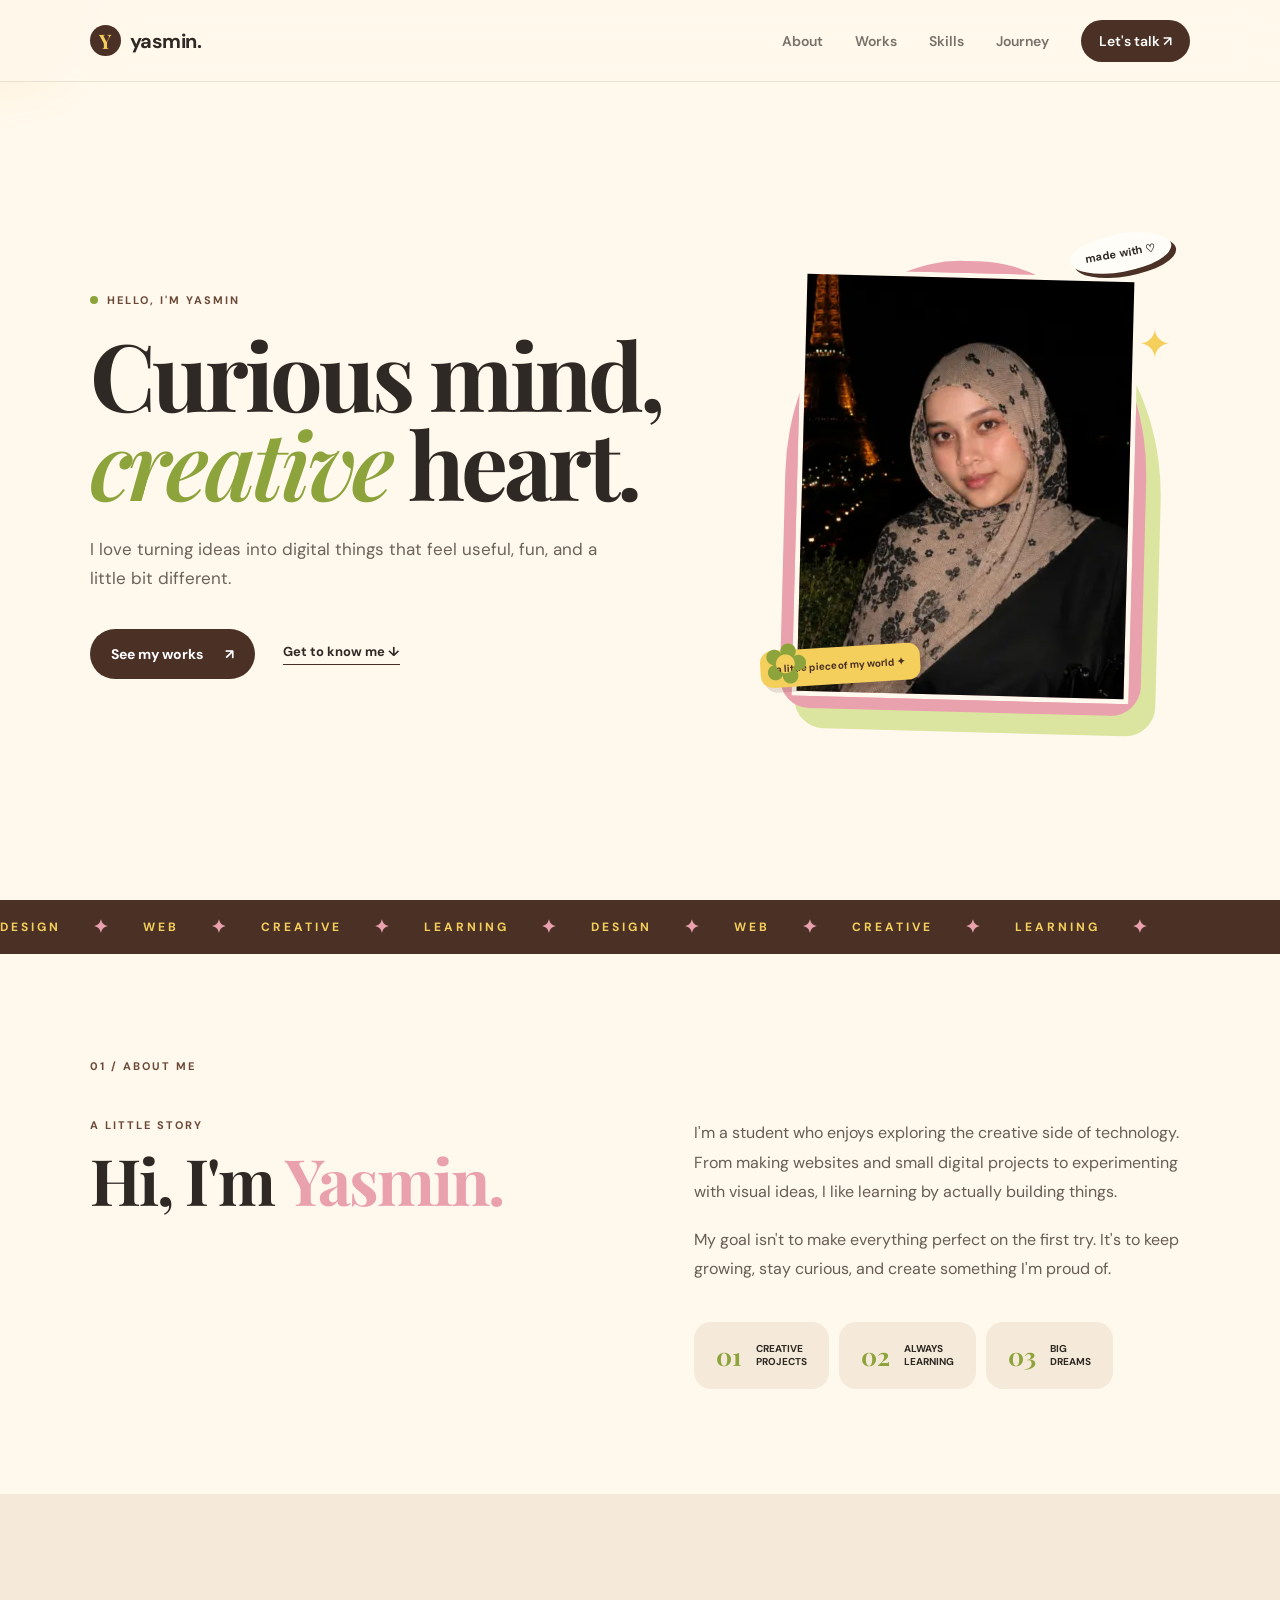
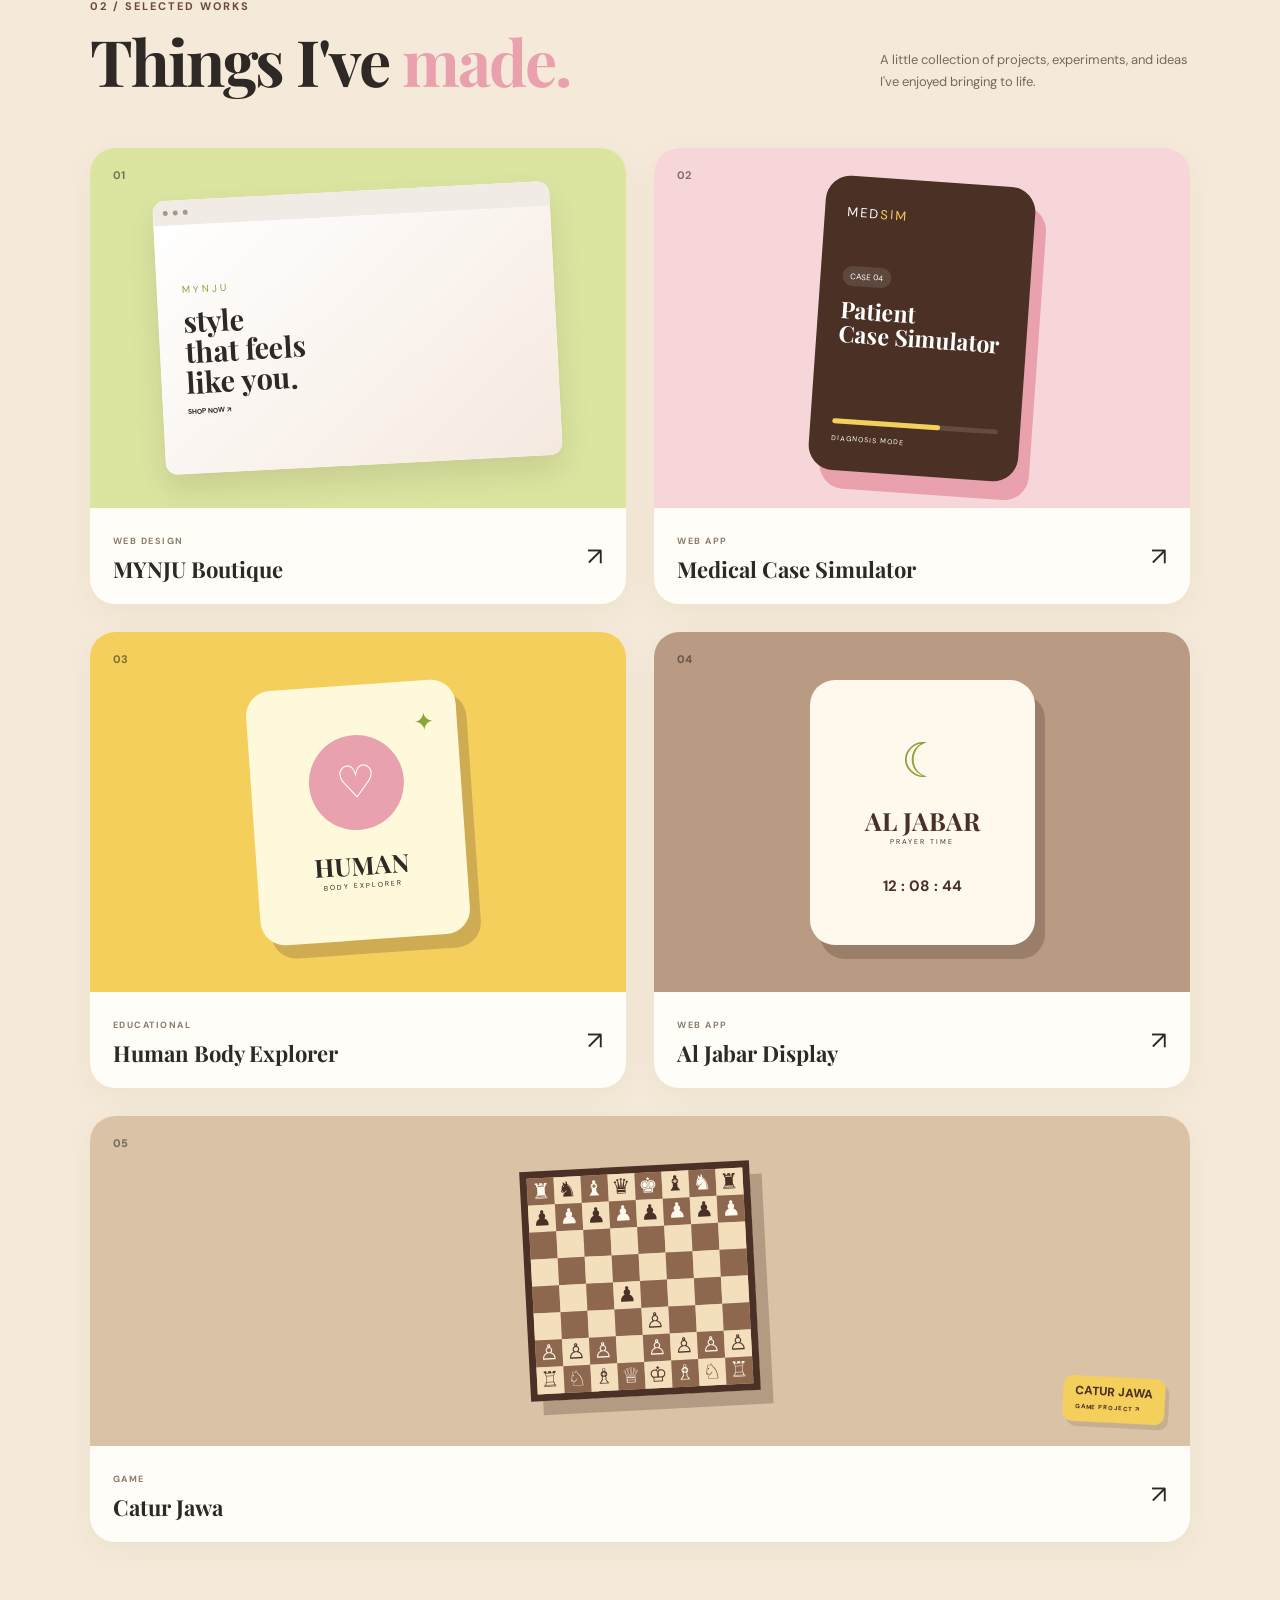
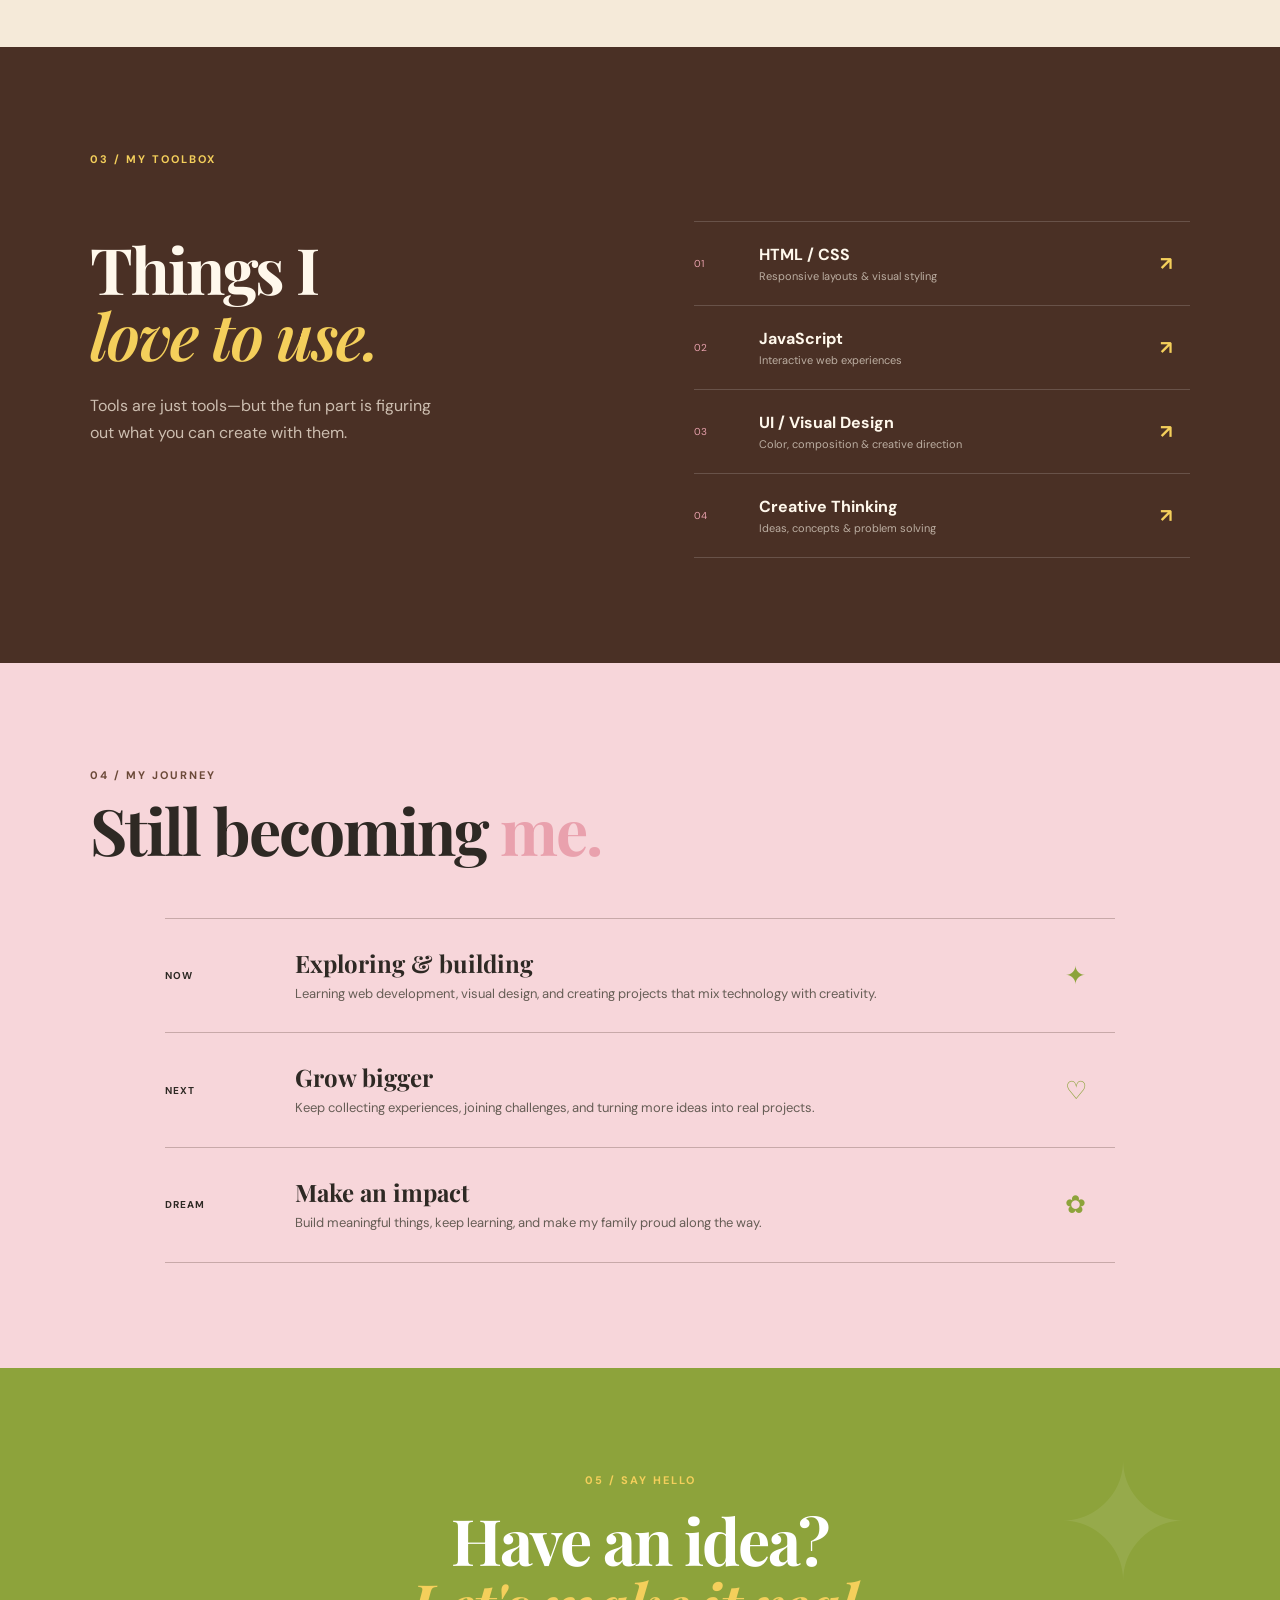
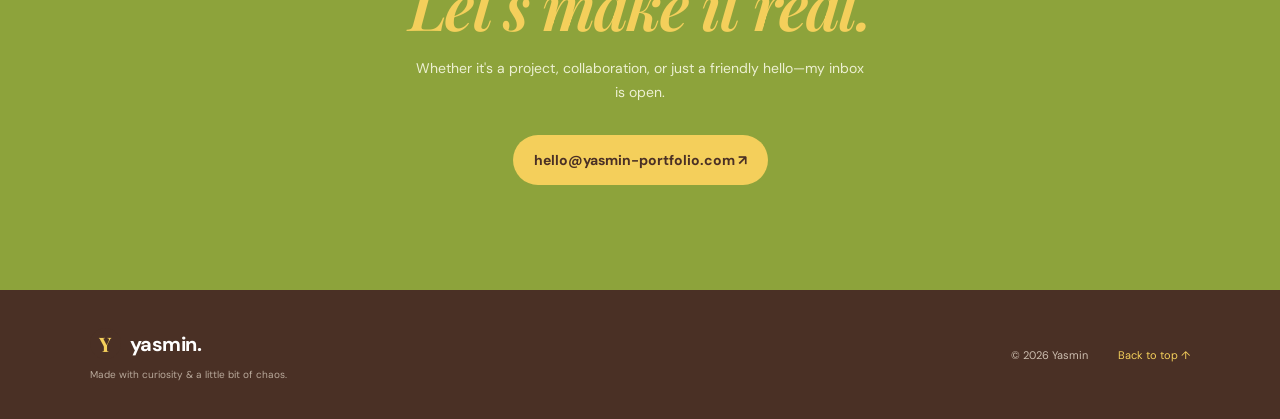
==== commit 4922cf98: "Add files via upload" ====
--- a/index.html
+++ b/index.html
@@ -1,254 +1,237 @@
-<!doctype html>
+<!DOCTYPE html>
 <html lang="id">
 <head>
-  <meta charset="utf-8">
-  <meta name="viewport" content="width=device-width,initial-scale=1">
-  <title>MYNJU — Cute Looks, Made for You</title>
-  <meta name="description" content="Outfit lucu, stylish, dan effortlessly cool untuk kamu yang ingin tampil jadi versi terbaik dirimu. Temukan koleksi MYNJU yang cute dan personal.">
-  <meta name="keywords" content="outfit lucu, fashion anak muda, cute style, MYNJU, fashion wanita, style effortlessly cool, baju cute">
+  <meta charset="UTF-8">
+  <meta name="viewport" content="width=device-width, initial-scale=1.0">
+  
+  <!-- Primary SEO -->
+  <title>Yasmin — Creative Portfolio | Student Web Designer & Developer</title>
+  <meta name="description" content="Portfolio kreatif Yasmin, seorang student yang suka membuat website, desain visual, dan proyek digital. Temukan selected works, skills, dan journey-nya di sini.">
+  <meta name="keywords" content="Yasmin portfolio, student portfolio, creative portfolio, web design, HTML CSS JavaScript, UI design, Yasmin Indira">
+  <meta name="author" content="Yasmin">
   <meta name="robots" content="index, follow">
-  <meta name="author" content="MYNJU">
-  <link rel="canonical" href="https://minjuuu.yssmyn.my.id/">
+  <meta name="google-site-verification" content="VXFRlfnipt3Vi8HKfKNgkCZ-WrYdmc3LQ7jVYjFxuYk" />
+
+  <link rel="canonical" href="https://yssmyn.my.id/">
+  <!-- Preload LCP image -->
+  <link rel="preload" as="image" href="assets/profile.webp" type="image/webp">
+
   
   <!-- Favicon -->
-  <link rel="icon" type="image/png" sizes="32x32" href="/favicon-32.png">
-  <link rel="icon" type="image/png" sizes="16x16" href="/favicon-16.png">
-  <link rel="apple-touch-icon" href="/apple-touch-icon.png">
-  <link rel="manifest" href="/site.webmanifest">
-  <meta name="theme-color" content="#FF69B4">
-  
-  <!-- Open Graph / Facebook / WhatsApp -->
+  <link rel="icon" href="assets/favicon.svg" type="image/svg+xml">
+  <link rel="apple-touch-icon" href="assets/favicon.svg">
+  
+  <!-- Open Graph / Facebook -->
   <meta property="og:type" content="website">
-  <meta property="og:url" content="https://minjuuu.yssmyn.my.id/">
-  <meta property="og:title" content="MYNJU — Cute Looks, Made for You">
-  <meta property="og:description" content="Outfit lucu, stylish, dan effortlessly cool untuk kamu yang ingin tampil jadi versi terbaik dirimu.">
-  <meta property="og:image" content="https://minjuuu.yssmyn.my.id/og-image.jpg">
+  <meta property="og:url" content="https://yssmyn.my.id/">
+  <meta property="og:title" content="Yasmin — Creative Portfolio">
+  <meta property="og:description" content="Curious mind, creative heart. Portfolio personal Yasmin — student yang mengeksplorasi teknologi kreatif melalui website, desain, dan proyek digital.">
+  <meta property="og:image" content="https://yssmyn.my.id/assets/og-image.jpg">
   <meta property="og:image:width" content="1200">
   <meta property="og:image:height" content="630">
-  <meta property="og:site_name" content="MYNJU">
+  <meta property="og:site_name" content="Yasmin Portfolio">
   <meta property="og:locale" content="id_ID">
   
-  <!-- Twitter -->
+  <!-- Twitter Card -->
   <meta name="twitter:card" content="summary_large_image">
-  <meta name="twitter:url" content="https://minjuuu.yssmyn.my.id/">
-  <meta name="twitter:title" content="MYNJU — Cute Looks, Made for You">
-  <meta name="twitter:description" content="Outfit lucu, stylish, dan effortlessly cool untuk kamu yang ingin tampil jadi versi terbaik dirimu.">
-  <meta name="twitter:image" content="https://minjuuu.yssmyn.my.id/og-image.jpg">
-  
-  <!-- Structured Data -->
+  <meta name="twitter:url" content="https://yssmyn.my.id/">
+  <meta name="twitter:title" content="Yasmin — Creative Portfolio">
+  <meta name="twitter:description" content="Curious mind, creative heart. Portfolio personal Yasmin — student yang mengeksplorasi teknologi kreatif.">
+  <meta name="twitter:image" content="https://yssmyn.my.id/assets/og-image.jpg">
+  
+  <!-- Structured Data (JSON-LD) -->
   <script type="application/ld+json">
   {
     "@context": "https://schema.org",
-    "@type": "ClothingStore",
-    "name": "MYNJU",
-    "url": "https://minjuuu.yssmyn.my.id/",
-    "description": "Outfit lucu, stylish, dan effortlessly cool untuk kamu yang ingin tampil jadi versi terbaik dirimu.",
-    "image": "https://minjuuu.yssmyn.my.id/og-image.jpg",
+    "@type": "Person",
+    "name": "Yasmin",
+    "url": "https://yssmyn.my.id/",
+    "jobTitle": "Creative Student / Web Designer",
+    "description": "Student yang suka membuat website, desain visual, dan proyek digital kreatif.",
     "sameAs": [
-      "https://www.instagram.com/ysmindr.d/"
-    ]
+      "https://github.com/yasminindira"
+    ],
+    "image": "https://yssmyn.my.id/assets/og-image.jpg"
   }
   </script>
   
+  <!-- Fonts & Styles -->
   <link rel="preconnect" href="https://fonts.googleapis.com">
   <link rel="preconnect" href="https://fonts.gstatic.com" crossorigin>
-  <link href="https://fonts.googleapis.com/css2?family=DM+Sans:wght@400;500;600;700&family=Playfair+Display:ital,wght@0,500;0,600;1,500;1,600&display=swap" rel="stylesheet">
+  <link href="https://fonts.googleapis.com/css2?family=DM+Sans:wght@400;500;600;700&family=Playfair+Display:wght@600;700&display=swap" rel="stylesheet">
+  <link rel="manifest" href="/site.webmanifest">
   <link rel="stylesheet" href="style.css">
 </head>
 <body>
-<header class="nav">
-  <a class="logo" href="#" id="siteLogo">MYN<span>J</span>U</a>
-  <nav>
-    <a href="#home">Home</a>
-    <a href="#collection">Collection</a>
-    <a href="#about">About</a>
-    <button class="cart-toggle" id="cartToggle" aria-label="Open shopping bag">
-      <span class="bag-label">BAG</span><span class="bag-dot">·</span><span class="cart-count" id="cartCount">0</span>
-    </button>
-  </nav>
-  <button class="admin-menu-button" id="adminMenuButton" type="button">Admin ♡</button>
-  <button class="wishlist">♡ <b id="count">0</b></button>
-</header>
-
-<section class="hero" id="home">
-  <div>
-    <p class="eyebrow">NEW SEASON • 2026</p>
-    <h1>Dress cute.<br><em>Feel you.</em></h1>
-    <p class="lead">Outfit lucu, stylish, dan effortlessly cool untuk kamu yang ingin tampil jadi versi terbaik dirimu.</p>
-    <div class="actions">
-      <a class="primary" href="#collection">Explore Collection →</a>
-      <a class="secondary" href="#about">Our Story</a>
-    </div>
-  </div>
-  <div class="hero-photo">
-    <img src="rose-mini-dress.jpg" alt="Rose mini dress cute fashion look MYNJU" loading="eager">
-    <span class="photo-label">MYNJU GIRL</span>
-    <span class="tag">LOOK OF<br><strong>THE DAY</strong></span>
-  </div>
-</section>
-
-<div class="ticker">
-  <span>♡ CUTE</span><span>✦ CONFIDENT</span><span>♡ EFFORTLESS</span><span>✦ YOUR STYLE</span>
-  <span>♡ CUTE</span><span>✦ CONFIDENT</span><span>♡ EFFORTLESS</span><span>✦ YOUR STYLE</span>
-</div>
-
-<section class="collection" id="collection">
-  <div class="heading">
-    <div><p class="eyebrow">SHOP YOUR STYLE</p><h2>Latest <em>Looks</em></h2></div>
-    <p>Pieces made to mix, match,<br>and make them yours.</p>
-  </div>
-  <div class="filters" id="categoryFilters">
-    <button class="shop-filter active" data-filter="all">All</button>
-    <button class="shop-filter" data-filter="new">New</button>
-    <!-- categories will be added dynamically -->
-  </div>
-  <div class="grid" id="productGrid">
-    <div class="loading">Loading cute looks... ♡</div>
-  </div>
-</section>
-
-<section class="about" id="about">
-  <div>
-    <p class="eyebrow">WHY MYNJU?</p>
-    <h2>Fashion should feel <em>like you.</em></h2>
-    <p class="lead">MYNJU hadir untuk kamu yang suka bermain dengan warna, style, dan personality. Dari cute sampai effortlessly cool — pilih outfit yang paling menggambarkan kamu.</p>
-    <a class="text" href="#collection">Find your style →</a>
-  </div>
-  <div class="circle">MYNJU<br>♡<small>YOUR STYLE</small></div>
-</section>
-
-<footer>
-  <div>
-    <a class="logo" href="#">MYN<span>J</span>U</a>
-    <p>Cute looks for girls<br>who know their worth.</p>
-  </div>
-  <div class="links">
-    <a href="https://www.instagram.com/ysmindr.d/" target="_blank" rel="noopener">Instagram</a>
-    <a href="#collection">Shop</a>
-    <a href="#about">About</a>
-  </div>
-  <small>© 2026 MYNJU. Made with ♡</small>
-</footer>
-
-<div class="contact-float">
-  <button class="contact-main" id="contactMain" aria-label="Open contact menu" aria-expanded="false">
-    <span class="contact-main-text">CHAT WITH US</span><span class="contact-main-icon">♡</span>
-  </button>
-  <div class="contact-menu" id="contactMenu">
-    <a class="contact-option" href="https://wa.me/6289516258263?text=Halo%20kak%20Dira%20aku%20cek%20di%20website%20kamu%20keren%2C%20mau%20dong%20pesan%20........." target="_blank" rel="noopener">
-      <span class="contact-symbol">WA</span><span><strong>WhatsApp</strong><small>Chat with Dira</small></span>
-    </a>
-    <a class="contact-option" href="https://www.instagram.com/ysmindr.d/" target="_blank" rel="noopener">
-      <span class="contact-symbol">IG</span><span><strong>Instagram</strong><small>@ysmindr.d</small></span>
-    </a>
-  </div>
-</div>
-
-
-<!-- CHECKOUT & PAYMENT -->
-<div class="payment-overlay" id="paymentOverlay" aria-hidden="true">
-  <section class="payment-panel" role="dialog" aria-modal="true" aria-labelledby="paymentTitle">
-    <div class="payment-head"><div><p class="eyebrow">A LITTLE SOMETHING FOR YOU</p><h2 id="paymentTitle">Checkout <em>MYNJU</em></h2></div><button type="button" id="paymentClose" aria-label="Tutup checkout">×</button></div>
-    <form id="checkoutForm">
-      <div class="checkout-fields">
-        <label>Nama lengkap<input id="customerName" required autocomplete="name" placeholder="Nama penerima"></label>
-        <label>Nomor WhatsApp<input id="customerPhone" required inputmode="tel" autocomplete="tel" placeholder="08xxxxxxxxxx"></label>
-        <label class="full-field">Alamat pengiriman<textarea id="customerAddress" required autocomplete="street-address" placeholder="Alamat lengkap, kecamatan, kota, kode pos"></textarea></label>
-        <label class="full-field">Catatan pesanan (opsional)<textarea id="customerNotes" placeholder="Warna/ukuran atau catatan tambahan"></textarea></label>
-      </div>
-      <div class="payment-methods">
-        <p class="payment-label">Pilih metode pembayaran</p>
-        <label class="payment-choice"><input type="radio" name="paymentMethod" value="manual_qris" checked><span><strong>QRIS manual</strong><small>Instruksi dan QRIS milik toko akan ditampilkan setelah konfirmasi.</small></span></label>
-        <label class="payment-choice"><input type="radio" name="paymentMethod" value="manual_transfer"><span><strong>Transfer bank / e-wallet</strong><small>Detail rekening atau nomor e-wallet perlu diatur pemilik toko.</small></span></label>
-        <label class="payment-choice"><input type="radio" name="paymentMethod" value="gateway"><span><strong>Pembayaran online otomatis</strong><small>Melalui Midtrans. Pemilik toko perlu mengatur kredensial Sandbox/Production.</small></span></label>
-      </div>
-      <div class="payment-total"><span>Total pesanan</span><strong id="checkoutTotal">Rp0</strong></div>
-      <p class="payment-note" id="paymentNote">Pembayaran manual akan dikonfirmasi melalui WhatsApp. Jangan mengirim pembayaran sebelum menerima instruksi resmi toko.</p>
-      <button class="checkout-submit" type="submit" id="checkoutSubmit">Lanjutkan Pesanan ♡</button>
-      <p class="checkout-status" id="checkoutStatus" role="status"></p>
-    </form>
-  </section>
-</div>
-
-<div class="toast" id="toast"></div>
-
-<aside class="cart-drawer" id="cartDrawer" aria-hidden="true">
-  <div class="cart-backdrop" id="cartBackdrop"></div>
-  <section class="cart-panel" role="dialog" aria-label="Shopping bag">
-    <div class="cart-head">
-      <div><span class="eyebrow">MYNJU</span><h2>Your Bag <span id="cartHeaderCount">(0)</span></h2></div>
-      <button class="cart-close" id="cartClose">×</button>
-    </div>
-    <div class="cart-items" id="cartItems">
-      <div class="cart-empty">Your MYNJU bag is waiting for something cute 🎀</div>
-    </div>
-    <div class="cart-summary">
-      <div><span>Subtotal</span><strong id="cartTotal">Rp0</strong></div>
-      <button class="cart-wa" id="cartCheckout">Checkout &amp; Pembayaran ♡</button>
-      <button class="cart-wa cart-wa-secondary" id="cartWhatsApp">Pesan langsung via WhatsApp</button>
-    </div>
-  </section>
-</aside>
-
-<!-- ADMIN PANEL (hidden by default) -->
-<div id="adminOverlay" class="admin-overlay" style="display:none;">
-  <div class="admin-panel">
-    <div class="admin-header">
-      <h2>MYNJU Admin</h2>
-      <button id="adminClose">×</button>
-    </div>
-    <div id="adminLogin">
-      <p>Masukkan password admin</p>
-      <input type="password" id="adminPassword" placeholder="Password">
-      <button id="adminLoginBtn">Login</button>
-      <p id="loginError" class="error"></p>
-    </div>
-    <div id="adminDashboard" style="display:none;">
-      <div class="admin-tabs">
-        <button class="admin-tab active" data-tab="products">Products</button>
-        <button class="admin-tab" data-tab="orders">Orders</button>
-      </div>
-      <div id="tab-products" class="admin-tab-content">
-        <h3>Kelola Produk</h3>
-        <form id="productForm">
-          <input type="hidden" id="prodId">
-          <input type="text" id="prodName" placeholder="Nama Produk" required>
-          <select id="prodCategory" required>
-            <option value="tunik">Tunik</option>
-            <option value="abaya">Abaya</option>
-            <option value="dress">Dress</option>
-            <option value="rok">Rok</option>
-            <option value="blouse">Blouse</option>
-            <option value="kemeja">Kemeja</option>
-            <option value="outer">Outer / Cardigan</option>
-            <option value="setelan">Setelan matching</option>
-            <option value="top">Top</option>
-            <option value="skirt">Skirt</option>
-            <option value="other">Lainnya</option>
-          </select>
-          <input type="number" id="prodPrice" placeholder="Harga (angka, misal 189000)" required>
-          <input type="text" id="prodDisplayPrice" placeholder="Display (misal Rp 289K)">
-          <input type="text" id="prodImage" placeholder="URL Gambar atau nama file">
-          <input type="text" id="prodBadge" placeholder="Badge (NEW, BEST SELLER, kosong)">
-          <input type="text" id="prodCollection" placeholder="Collection">
-          <label><input type="checkbox" id="prodIsNew"> New Arrival</label>
-          <label><input type="checkbox" id="prodActive" checked> Active</label>
-          <textarea id="prodDesc" placeholder="Deskripsi singkat"></textarea>
-          <button type="submit">Simpan Produk</button>
-          <button type="button" id="prodReset">Reset Form</button>
-        </form>
-        <div id="productList" class="admin-list"></div>
-      </div>
-      <div id="tab-orders" class="admin-tab-content" style="display:none;">
-        <h3>Pesanan Masuk</h3>
-        <p class="admin-hint">Periksa detail pembeli, ubah status tindak lanjut, lalu simpan perubahan.</p>
-        <div class="order-status-summary" id="orderStatusSummary"></div>
-        <div id="orderList" class="admin-list"></div>
-      </div>
-    </div>
-  </div>
-</div>
-
-<script src="script.js"></script>
+  <div class="cursor-glow"></div>
+
+  <header class="navbar">
+    <a class="brand" href="#home"><span>Y</span> yasmin.</a>
+    <button class="menu-toggle" aria-label="Buka menu"><i></i><i></i></button>
+    <nav class="nav-links">
+      <a href="#about">About</a>
+      <a href="#works">Works</a>
+      <a href="#skills">Skills</a>
+      <a href="#journey">Journey</a>
+      <a class="nav-cta" href="#contact">Let's talk ↗</a>
+    </nav>
+  </header>
+
+  <main>
+    <section id="home" class="hero section">
+      <div class="hero-copy reveal">
+        <p class="eyebrow"><span class="dot"></span> HELLO, I'M YASMIN</p>
+        <h1>Curious mind,<br><em>creative</em> heart.</h1>
+        <p class="hero-text">I love turning ideas into digital things that feel useful, fun, and a little bit different.</p>
+        <div class="hero-actions">
+          <a href="#works" class="btn btn-dark">See my works <span>↗</span></a>
+          <a href="#about" class="text-link">Get to know me ↓</a>
+        </div>
+      </div>
+
+      <div class="hero-art reveal">
+        <div class="sticker sticker-top">made with ♡</div>
+        <div class="profile-photo-card">
+          <picture>
+          <source srcset="assets/profile.webp" type="image/webp">
+          <img class="profile-photo" src="assets/profile.jpg" alt="Foto profil Yasmin" width="800" height="450" fetchpriority="high">
+        </picture>
+          <div class="photo-caption">a little piece of my world ✦</div>
+        </div>
+        <div class="floating flower">✿</div>
+        <div class="floating star">✦</div>
+      </div>
+    </section>
+
+    <section class="marquee-band" aria-label="Interests">
+      <div class="marquee">
+        <span>DESIGN</span><b>✦</b><span>WEB</span><b>✦</b><span>CREATIVE</span><b>✦</b><span>LEARNING</span><b>✦</b>
+        <span>DESIGN</span><b>✦</b><span>WEB</span><b>✦</b><span>CREATIVE</span><b>✦</b><span>LEARNING</span><b>✦</b>
+      </div>
+    </section>
+
+    <section id="about" class="section about">
+      <div class="section-label reveal">01 / ABOUT ME</div>
+      <div class="about-grid">
+        <div class="about-title reveal">
+          <p class="tiny-label">A LITTLE STORY</p>
+          <h2>Hi, I'm <span>Yasmin.</span></h2>
+        </div>
+        <div class="about-copy reveal">
+          <p>I'm a student who enjoys exploring the creative side of technology. From making websites and small digital projects to experimenting with visual ideas, I like learning by actually building things.</p>
+          <p>My goal isn't to make everything perfect on the first try. It's to keep growing, stay curious, and create something I'm proud of.</p>
+          <div class="fact-row">
+            <div><strong>01</strong><span>Creative<br>projects</span></div>
+            <div><strong>02</strong><span>Always<br>learning</span></div>
+            <div><strong>03</strong><span>Big<br>dreams</span></div>
+          </div>
+        </div>
+      </div>
+    </section>
+
+    <section id="works" class="section works">
+      <div class="section-head reveal">
+        <div><div class="section-label">02 / SELECTED WORKS</div><h2>Things I've <span>made.</span></h2></div>
+        <p>A little collection of projects, experiments, and ideas I've enjoyed bringing to life.</p>
+      </div>
+
+      <div class="project-grid">
+        <article class="project-card project-green reveal" data-url="https://yasminindira.github.io/mynju/" tabindex="0" role="link">
+          <div class="project-visual">
+            <span class="project-number">01</span>
+            <div class="mock-window">
+              <div class="mock-top"><i></i><i></i><i></i></div>
+              <div class="mock-content"><span>MYNJU</span><b>style<br>that feels<br>like you.</b><small>SHOP NOW ↗</small></div>
+            </div>
+          </div>
+          <div class="project-info"><div><span>WEB DESIGN</span><h3>MYNJU Boutique</h3></div><a href="https://yasminindira.github.io/mynju/" target="_blank" rel="noopener noreferrer" aria-label="Open MYNJU Boutique">↗</a></div>
+        </article>
+
+        <article class="project-card project-pink reveal" data-url="https://yasminindira.github.io/sistemtubuh/" tabindex="0" role="link">
+          <div class="project-visual">
+            <span class="project-number">02</span>
+            <div class="phone-mock">
+              <div class="phone-top">MED<span>SIM</span></div>
+              <div class="case-pill">CASE 04</div><b>Patient<br>Case Simulator</b>
+              <div class="progress"><i></i></div>
+              <small>DIAGNOSIS MODE</small>
+            </div>
+          </div>
+          <div class="project-info"><div><span>WEB APP</span><h3>Medical Case Simulator</h3></div><a href="https://yasminindira.github.io/sistemtubuh/" target="_blank" rel="noopener noreferrer" aria-label="Open Medical Case Simulator">↗</a></div>
+        </article>
+
+        <article class="project-card project-yellow reveal" data-url="https://yasminindira.github.io/humann/" tabindex="0" role="link">
+          <div class="project-visual">
+            <span class="project-number">03</span>
+            <div class="human-card"><div class="human-orbit">✦</div><div class="human-icon">♡</div><strong>HUMAN</strong><small>BODY EXPLORER</small></div>
+          </div>
+          <div class="project-info"><div><span>EDUCATIONAL</span><h3>Human Body Explorer</h3></div><a href="https://yasminindira.github.io/humann/" target="_blank" rel="noopener noreferrer" aria-label="Open Human Body Explorer">↗</a></div>
+        </article>
+
+        <article class="project-card project-brown reveal" data-url="https://yasminindira.github.io/masjidaljabar3/" tabindex="0" role="link">
+          <div class="project-visual">
+            <span class="project-number">04</span>
+            <div class="mosque-card"><div>☾</div><strong>AL JABAR</strong><small>PRAYER TIME</small><em>12 : 08 : 44</em></div>
+          </div>
+          <div class="project-info"><div><span>WEB APP</span><h3>Al Jabar Display</h3></div><a href="https://yasminindira.github.io/masjidaljabar3/" target="_blank" rel="noopener noreferrer" aria-label="Open Al Jabar Display">↗</a></div>
+        </article>
+
+        <article class="project-card project-chess reveal" data-url="https://yasminindira.github.io/caturjawa/" tabindex="0" role="link">
+          <div class="project-visual">
+            <span class="project-number">05</span>
+            <div class="chess-board">
+              <div>♜</div><div>♞</div><div>♝</div><div>♛</div><div>♚</div><div>♝</div><div>♞</div><div>♜</div>
+              <div>♟</div><div>♟</div><div>♟</div><div>♟</div><div>♟</div><div>♟</div><div>♟</div><div>♟</div>
+              <div></div><div></div><div></div><div></div><div></div><div></div><div></div><div></div>
+              <div></div><div></div><div></div><div></div><div></div><div></div><div></div><div></div>
+              <div></div><div></div><div></div><div>♟</div><div></div><div></div><div></div><div></div>
+              <div></div><div></div><div></div><div></div><div>♙</div><div></div><div></div><div></div>
+              <div>♙</div><div>♙</div><div>♙</div><div></div><div>♙</div><div>♙</div><div>♙</div><div>♙</div>
+              <div>♖</div><div>♘</div><div>♗</div><div>♕</div><div>♔</div><div>♗</div><div>♘</div><div>♖</div>
+            </div>
+            <div class="chess-label">CATUR JAWA<br><small>GAME PROJECT ↗</small></div>
+          </div>
+          <div class="project-info"><div><span>GAME</span><h3>Catur Jawa</h3></div><a href="https://yasminindira.github.io/caturjawa/" target="_blank" rel="noopener noreferrer" aria-label="Open Catur Jawa">↗</a></div>
+        </article>
+      </div>
+    </section>
+
+    <section id="skills" class="section skills">
+      <div class="section-label reveal">03 / MY TOOLBOX</div>
+      <div class="skills-grid">
+        <div class="skills-intro reveal"><h2>Things I<br><em>love to use.</em></h2><p>Tools are just tools—but the fun part is figuring out what you can create with them.</p></div>
+        <div class="skill-list reveal">
+          <div class="skill"><span>01</span><div><h3>HTML / CSS</h3><p>Responsive layouts & visual styling</p></div><b>↗</b></div>
+          <div class="skill"><span>02</span><div><h3>JavaScript</h3><p>Interactive web experiences</p></div><b>↗</b></div>
+          <div class="skill"><span>03</span><div><h3>UI / Visual Design</h3><p>Color, composition & creative direction</p></div><b>↗</b></div>
+          <div class="skill"><span>04</span><div><h3>Creative Thinking</h3><p>Ideas, concepts & problem solving</p></div><b>↗</b></div>
+        </div>
+      </div>
+    </section>
+
+    <section id="journey" class="section journey">
+      <div class="section-head reveal"><div><div class="section-label">04 / MY JOURNEY</div><h2>Still becoming <span>me.</span></h2></div></div>
+      <div class="timeline">
+        <div class="timeline-item reveal"><span>NOW</span><div><h3>Exploring & building</h3><p>Learning web development, visual design, and creating projects that mix technology with creativity.</p></div><i>✦</i></div>
+        <div class="timeline-item reveal"><span>NEXT</span><div><h3>Grow bigger</h3><p>Keep collecting experiences, joining challenges, and turning more ideas into real projects.</p></div><i>♡</i></div>
+        <div class="timeline-item reveal"><span>DREAM</span><div><h3>Make an impact</h3><p>Build meaningful things, keep learning, and make my family proud along the way.</p></div><i>✿</i></div>
+      </div>
+    </section>
+
+    <section id="contact" class="contact section reveal">
+      <div class="contact-deco">✦</div>
+      <div class="section-label">05 / SAY HELLO</div>
+      <h2>Have an idea?<br><em>Let's make it real.</em></h2>
+      <p>Whether it's a project, collaboration, or just a friendly hello—my inbox is open.</p>
+      <a class="btn btn-light" href="mailto:hello@yasmin-portfolio.com">hello@yasmin-portfolio.com ↗</a>
+    </section>
+  </main>
+
+  <footer>
+    <div><a class="brand" href="#home"><span>Y</span> yasmin.</a><p>Made with curiosity & a little bit of chaos.</p></div>
+    <div class="footer-right"><span>© 2026 Yasmin</span><a href="#home">Back to top ↑</a></div>
+  </footer>
+
+  <script src="script.js" defer></script>
 </body>
-</html>
+</html>
--- a/style.css
+++ b/style.css
@@ -1,129 +1,82 @@
-*{box-sizing:border-box}html{scroll-behavior:smooth}:root{--red:#b92845;--pink:#f4b7c5;--pale:#fce5e9;--cream:#fff8ef;--ink:#241c1d}body{margin:0;background:var(--cream);color:var(--ink);font-family:"DM Sans",sans-serif}a{text-decoration:none;color:inherit}.nav{height:82px;padding:0 7%;display:flex;align-items:center;justify-content:space-between;position:sticky;top:0;z-index:9;background:#fff8efdf;backdrop-filter:blur(14px);border-bottom:1px solid #241c1d14}.logo{font-size:27px;font-weight:700}.logo span{color:var(--red)}nav{display:flex;gap:38px;font-size:14px}nav a:hover{color:var(--red)}.wishlist{border:0;background:none;font-size:22px;cursor:pointer}.wishlist b{font-size:10px;background:var(--red);color:#fff;border-radius:50%;padding:3px 5px}.hero{min-height:690px;padding:80px 8%;display:grid;grid-template-columns:1fr .9fr;gap:70px;align-items:center}.eyebrow{font-size:11px;letter-spacing:2.5px;font-weight:700;color:var(--red);margin:0 0 18px}.hero h1{font:600 clamp(65px,8vw,112px)/.88 "Playfair Display",serif;letter-spacing:-5px;margin:0}.hero h1 em,.heading h2 em,.about h2 em{color:var(--red)}.lead{max-width:490px;color:#6f6061;line-height:1.8;font-size:14px;margin:28px 0}.actions{display:flex;gap:13px}.primary,.secondary{padding:15px 23px;border-radius:50px;font-size:13px;font-weight:700}.primary{background:var(--red);color:#fff}.secondary{border:1px solid var(--ink)}.hero-photo{height:500px;max-width:390px;width:100%;justify-self:center;position:relative;overflow:hidden;border-radius:190px 190px 18px 18px;transform:rotate(3deg);box-shadow:25px 30px 0 var(--red)}.hero-photo img{width:100%;height:100%;object-fit:cover}.photo-label{position:absolute;top:25px;left:28px;color:#fff;font-size:10px;font-weight:700;letter-spacing:2px}.tag{position:absolute;right:20px;bottom:25px;background:var(--red);color:#fff;padding:12px 17px;font:11px "DM Sans"}.tag strong{font:600 17px "Playfair Display",serif}.ticker{overflow:hidden;background:var(--red);color:#fff;padding:16px 0;display:flex;gap:55px;white-space:nowrap;transform:rotate(-1deg) scale(1.03);font:italic 20px "Playfair Display",serif}.ticker span{animation:slide 18s linear infinite}@keyframes slide{to{transform:translateX(-180px)}}.collection{padding:140px 8%}.heading{display:flex;justify-content:space-between;align-items:end;margin-bottom:55px}.heading h2,.about h2{font:600 clamp(45px,6vw,72px)/.95 "Playfair Display",serif;margin:0}.heading>p{text-align:right;color:#756869;font-size:14px;line-height:1.7}.grid{display:grid;grid-template-columns:repeat(3,1fr);gap:25px}.pic{height:450px;position:relative;border-radius:13px;overflow:hidden;background:var(--pink)}.pic img{width:100%;height:100%;object-fit:cover;transition:.6s}.grid article:hover img{transform:scale(1.045)}.badge{position:absolute;top:16px;left:16px;background:var(--cream);padding:7px 11px;border-radius:30px;font-size:9px;font-weight:700}.heart{position:absolute;right:15px;top:14px;width:40px;height:40px;border:0;border-radius:50%;background:#ffffffd9;font-size:21px;cursor:pointer}.heart.active{background:var(--red);color:#fff}.info{display:flex;justify-content:space-between;padding:18px 3px}.info h3{font:500 20px "Playfair Display",serif;margin:0}.info small{color:#8a7b7c}.info>b{font-size:13px}.about{margin:0 8% 120px;padding:70px;background:var(--pale);border-radius:25px;display:grid;grid-template-columns:1.2fr .8fr;align-items:center}.circle{width:270px;height:270px;border-radius:50%;background:var(--red);color:#fff;display:flex;flex-direction:column;align-items:center;justify-content:center;text-align:center;font-size:34px;font-weight:700;transform:rotate(-12deg);justify-self:center}.circle small{font-size:10px;letter-spacing:3px;margin-top:8px}footer{padding:60px 8%;border-top:1px solid #241c1d1a;display:grid;grid-template-columns:1fr 1fr 1fr;align-items:end}footer p{color:#756869;font-size:13px;line-height:1.6}.links{display:flex;justify-content:center;gap:25px;font-size:12px}.links a:hover{color:var(--red)}footer>small{text-align:right;color:#8a7b7c}.toast{position:fixed;right:25px;bottom:25px;background:var(--ink);color:#fff;padding:14px 20px;border-radius:50px;font-size:12px;opacity:0;transform:translateY(80px);transition:.3s}.toast.show{opacity:1;transform:none}@media(max-width:850px){nav{display:none}.hero{grid-template-columns:1fr;padding:65px 6%}.hero-photo{height:470px}.grid{grid-template-columns:1fr 1fr}.about{grid-template-columns:1fr;gap:50px;padding:50px 35px}footer{grid-template-columns:1fr;text-align:center;gap:20px}.links,footer>small{justify-content:center;text-align:center}}@media(max-width:550px){.hero h1{font-size:60px}.actions{flex-direction:column;align-items:flex-start}.collection{padding:100px 6%}.heading{flex-direction:column;align-items:flex-start;gap:20px}.heading>p{text-align:left}.grid{grid-template-columns:1fr}.pic{height:430px}.about{margin:0 5% 80px}.hero-photo{width:290px;height:420px}}
-@media(max-width:550px){
-  .wa-float{right:18px;bottom:18px;width:54px;height:54px}
-  .wa-tooltip{display:none}
+:root{
+  --brown:#4a3025; --brown2:#6b4938; --cream:#fff8ec; --cream2:#f5ead9;
+  --green:#8da33b; --green2:#dbe5a0; --pink:#e9a1ad; --pink2:#f7d6da;
+  --yellow:#f4cf5b; --ink:#2e2924; --white:#fffdf8; --line:#d8c9b7;
+  --serif:"Playfair Display",serif; --sans:"DM Sans",sans-serif;
 }
-
-/* MYNJU CONTACT MENU */
-.contact-float{position:fixed;right:24px;bottom:24px;z-index:999;display:flex;flex-direction:column;align-items:flex-end;gap:12px}
-.contact-main{width:58px;height:58px;border:0;border-radius:50%;background:var(--red);color:#fff;font-size:24px;cursor:pointer;box-shadow:0 12px 28px rgba(36,28,29,.20);transition:.25s}
-.contact-main:hover{transform:translateY(-4px) scale(1.04);box-shadow:0 16px 32px rgba(36,28,29,.25)}
-.contact-menu{display:flex;flex-direction:column;gap:8px;opacity:0;visibility:hidden;transform:translateY(10px);transition:.25s;pointer-events:none}
-.contact-float.open .contact-menu{opacity:1;visibility:visible;transform:none;pointer-events:auto}
-.contact-option{width:205px;padding:12px 14px;background:#fff;border-radius:16px;display:flex;align-items:center;gap:11px;box-shadow:0 10px 28px rgba(36,28,29,.14);font-size:12px;transition:.2s}
-.contact-option>span:first-child{font-size:22px}
-.contact-option strong{display:block;font-size:12px}
-.contact-option small{display:block;color:#8a7b7c;margin-top:2px}
-.contact-option:hover{transform:translateX(-3px)}
-@media(max-width:550px){.contact-float{right:18px;bottom:18px}.contact-main{width:54px;height:54px}.contact-option{width:190px}}
-
-/* MYNJU SHOP CATEGORY FILTERS */
-.shop-filters{display:flex;justify-content:center;align-items:center;gap:10px;flex-wrap:wrap;margin:24px auto 30px}
-.shop-filter{border:1px solid rgba(184,66,87,.22);background:#fff8f3;color:#6f5558;padding:10px 18px;border-radius:999px;font:inherit;font-size:13px;cursor:pointer;transition:.22s}
-.shop-filter:hover{transform:translateY(-2px);border-color:var(--red)}
-.shop-filter.active{background:var(--red);color:#fff;border-color:var(--red);box-shadow:0 8px 18px rgba(184,66,87,.18)}
-.product-card.is-hidden,.product.is-hidden,.card.is-hidden{display:none!important}
-
-/* SHOPPING CART */
-.cart-toggle{position:relative;border:0;background:transparent;color:inherit;font-size:20px;cursor:pointer;padding:8px}.cart-count{position:absolute;right:0;top:0;min-width:18px;height:18px;padding:0 5px;border-radius:999px;background:var(--red);color:#fff;font-size:10px;display:flex;align-items:center;justify-content:center}.add-to-cart{width:100%;margin-top:12px;border:0;border-radius:12px;padding:11px;background:var(--red);color:#fff;font:inherit;font-size:12px;cursor:pointer}.cart-drawer{position:fixed;inset:0;z-index:1200;visibility:hidden;pointer-events:none}.cart-drawer.open{visibility:visible;pointer-events:auto}.cart-backdrop{position:absolute;inset:0;background:rgba(30,20,22,.35);opacity:0;transition:.25s}.cart-panel{position:absolute;right:0;top:0;height:100%;width:min(420px,92vw);background:#fffaf6;padding:24px;box-sizing:border-box;transform:translateX(100%);transition:.3s;display:flex;flex-direction:column;box-shadow:-12px 0 35px rgba(30,20,22,.14)}.cart-drawer.open .cart-backdrop{opacity:1}.cart-drawer.open .cart-panel{transform:none}.cart-head{display:flex;justify-content:space-between;border-bottom:1px solid #eadfda;padding-bottom:18px}.cart-head h2{margin:5px 0;font-size:24px}.eyebrow{font-size:10px;letter-spacing:.18em;color:var(--red)}.cart-close{border:0;background:transparent;font-size:30px;cursor:pointer}.cart-items{flex:1;overflow:auto;padding:18px 0}.cart-empty{text-align:center;color:#8a7b7c;padding:60px 20px;font-size:13px}.cart-item{display:flex;justify-content:space-between;gap:12px;padding:14px 0;border-bottom:1px solid #eee3de}.cart-item-name{font-weight:700;font-size:13px}.cart-item-price{font-size:12px;color:#8a7b7c}.qty-controls{display:flex;align-items:center;gap:8px;margin-top:9px}.qty-controls button{width:26px;height:26px;border:1px solid #eadfda;background:#fff;border-radius:8px;cursor:pointer}.remove-item{border:0;background:transparent;color:var(--red);font-size:11px;cursor:pointer;margin-top:7px}.cart-summary{border-top:1px solid #eadfda;padding-top:18px}.cart-summary>div{display:flex;justify-content:space-between;margin-bottom:14px}.cart-wa{width:100%;border:0;border-radius:13px;padding:14px;background:#25D366;color:#fff;font:inherit;font-weight:700;cursor:pointer}
-
-/* MYNJU BOUTIQUE UI POLISH */
-.cart-toggle{display:inline-flex!important;align-items:center;gap:6px;border:0;background:transparent;color:inherit;padding:7px 2px;font:inherit;font-size:11px;letter-spacing:.12em;font-weight:700;cursor:pointer}
-.bag-label{letter-spacing:.14em}.bag-dot{opacity:.45}.cart-count{position:static!important;min-width:16px!important;height:16px!important;padding:0 4px!important;font-size:9px!important}
-.add-to-cart{position:relative;min-height:42px;letter-spacing:.08em;font-size:10px;font-weight:700;background:transparent!important;color:var(--red)!important;border:1px solid rgba(184,66,87,.35)!important;transition:.25s}
-.add-to-cart:hover{background:var(--red)!important;color:#fff!important;box-shadow:0 8px 18px rgba(184,66,87,.14)}
-.add-to-cart.added{background:var(--red)!important;color:#fff!important;border-color:var(--red)!important}
-.bag-check{display:none}.add-to-cart.added .bag-btn-label{display:none}.add-to-cart.added .bag-check{display:inline}
-.contact-float{right:24px!important;bottom:24px!important;align-items:flex-end}
-.contact-main{width:auto!important;height:auto!important;min-height:48px;padding:0 17px!important;border-radius:999px!important;background:#fff!important;color:#6f5558!important;border:1px solid rgba(184,66,87,.18)!important;box-shadow:0 10px 28px rgba(36,28,29,.14)!important;display:flex!important;align-items:center;gap:9px;font-size:10px!important;letter-spacing:.11em;font-weight:700}
-.contact-main:hover{transform:translateY(-3px)!important;box-shadow:0 14px 32px rgba(36,28,29,.18)!important}
-.contact-main-icon{font-size:17px;color:var(--red)}
-.contact-menu{gap:7px!important}
-.contact-option{width:205px!important;padding:12px 14px!important;border:1px solid rgba(184,66,87,.12)!important}
-.contact-symbol{width:30px;height:30px;border-radius:50%;display:flex;align-items:center;justify-content:center;background:#fff1ee;color:var(--red);font-size:9px;font-weight:800;letter-spacing:.04em}
-@media(max-width:550px){.contact-float{right:16px!important;bottom:16px!important}.contact-main{min-height:44px;padding:0 14px!important}.contact-option{width:190px!important}}
-
-/* Filters */
-.filters{display:flex;gap:12px;margin-bottom:30px;flex-wrap:wrap}
-.shop-filter{padding:8px 16px;border:1px solid #eadfda;border-radius:20px;background:transparent;cursor:pointer;font-size:13px;font-weight:600}
-.shop-filter.active,.shop-filter:hover{background:var(--red);color:#fff;border-color:var(--red)}
-
-/* Loading */
-.loading{text-align:center;padding:40px;color:#756869;font-style:italic}
-
-/* Admin Overlay */
-.admin-overlay{position:fixed;inset:0;background:rgba(36,28,29,.65);z-index:1000;display:flex;align-items:center;justify-content:center;padding:20px}
-.admin-panel{background:#fff;border-radius:16px;width:100%;max-width:900px;max-height:90vh;overflow:auto;box-shadow:0 20px 60px rgba(0,0,0,.3)}
-.admin-header{display:flex;justify-content:space-between;align-items:center;padding:20px 24px;border-bottom:1px solid #eadfda}
-.admin-header h2{margin:0;font-family:"Playfair Display",serif}
-.admin-header button{background:none;border:0;font-size:28px;cursor:pointer;color:#756869}
-.admin-tabs{display:flex;gap:8px;padding:16px 24px 0}
-.admin-tab{padding:8px 16px;border:0;background:#f8f0f1;border-radius:8px;cursor:pointer;font-weight:600}
-.admin-tab.active{background:var(--red);color:#fff}
-.admin-tab-content{padding:20px 24px 30px}
-#productForm{display:grid;grid-template-columns:1fr 1fr;gap:12px;margin-bottom:24px}
-#productForm input,#productForm select,#productForm textarea{padding:10px 12px;border:1px solid #eadfda;border-radius:8px;font:inherit}
-#productForm textarea{grid-column:1/-1;min-height:60px}
-#productForm label{display:flex;align-items:center;gap:8px;font-size:14px}
-#productForm button{padding:12px;background:var(--red);color:#fff;border:0;border-radius:8px;font-weight:700;cursor:pointer}
-#productForm button[type=button]{background:#756869}
-.admin-list{display:flex;flex-direction:column;gap:10px}
-.admin-item{display:flex;justify-content:space-between;align-items:center;padding:12px;background:#fff8ef;border-radius:10px;border:1px solid #eadfda}
-.admin-item button{margin-left:6px;padding:6px 10px;border:0;border-radius:6px;cursor:pointer;font-size:12px}
-.btn-edit{background:#f4b7c5}
-.btn-delete{background:#b92845;color:#fff}
-.error{color:#b92845;font-size:13px;margin-top:8px}
-@media(max-width:700px){#productForm{grid-template-columns:1fr}}
-
-/* CHECKOUT & PAYMENT METHODS */
-.cart-wa-secondary{margin-top:9px;background:#fff!important;color:var(--red)!important;border:1px solid #e9cbd1!important}
-.payment-overlay{position:fixed;inset:0;z-index:1500;background:rgba(36,28,29,.62);display:flex;align-items:center;justify-content:center;padding:18px;opacity:0;visibility:hidden;pointer-events:none;transition:.25s}
-.payment-overlay.open{opacity:1;visibility:visible;pointer-events:auto}
-.payment-panel{width:min(650px,100%);max-height:92vh;overflow:auto;background:#fffaf6;border-radius:24px;padding:clamp(20px,4vw,34px);box-shadow:0 24px 80px #241c1d30;transform:translateY(12px);transition:.25s}
-.payment-overlay.open .payment-panel{transform:none}
-.payment-head{display:flex;justify-content:space-between;align-items:flex-start;gap:15px;margin-bottom:22px}
-.payment-head h2{font:600 clamp(30px,5vw,42px)/1.05 "Playfair Display",serif;margin:0}
-.payment-head h2 em{color:var(--red)}
-.payment-head .eyebrow{margin-bottom:10px}
-.payment-head>button{border:0;background:#f7e8e8;border-radius:50%;width:38px;height:38px;font-size:27px;cursor:pointer;flex-shrink:0}
-.checkout-fields{display:grid;grid-template-columns:1fr 1fr;gap:13px}
-.checkout-fields label{font-size:12px;font-weight:700;color:#6f5558;display:flex;flex-direction:column;gap:7px}
-.checkout-fields input,.checkout-fields textarea{width:100%;font:400 13px "DM Sans",sans-serif;color:var(--ink);padding:12px 13px;border:1px solid #eadfda;border-radius:11px;background:#fff;outline:none}
-.checkout-fields input:focus,.checkout-fields textarea:focus{border-color:var(--red);box-shadow:0 0 0 3px #b9284512}
-.checkout-fields textarea{resize:vertical;min-height:70px}
-.full-field{grid-column:1/-1}
-.payment-methods{margin-top:22px}
-.payment-label{font-size:12px;font-weight:800;letter-spacing:.08em;text-transform:uppercase;margin:0 0 10px}
-.payment-choice{display:flex;align-items:flex-start;gap:11px;background:#fff;border:1px solid #eadfda;border-radius:13px;padding:13px;margin:9px 0;cursor:pointer}
-.payment-choice:has(input:checked){border-color:var(--red);background:#fff4f5;box-shadow:0 0 0 2px #b9284510}
-.payment-choice input{accent-color:var(--red);margin-top:3px}
-.payment-choice strong,.payment-choice small{display:block}
-.payment-choice strong{font-size:13px}
-.payment-choice small{font-size:11px;color:#8a7b7c;line-height:1.5;margin-top:3px}
-.payment-total{display:flex;justify-content:space-between;align-items:center;padding:17px 0;border-top:1px solid #eadfda;margin-top:18px;font-size:14px}
-.payment-total strong{font-size:20px;color:var(--red)}
-.payment-note{font-size:11px;line-height:1.6;color:#806f70;background:#fff0f0;border-radius:10px;padding:11px 13px}
-.checkout-submit{width:100%;border:0;border-radius:999px;background:var(--red);color:#fff;font:700 12px "DM Sans",sans-serif;letter-spacing:.04em;padding:15px;cursor:pointer;margin-top:5px}
-.checkout-submit:disabled{opacity:.6;cursor:wait}
-.checkout-status{font-size:12px;line-height:1.5;color:var(--red);overflow-wrap:anywhere}
-@media(max-width:550px){.payment-overlay{padding:8px}.payment-panel{padding:20px 16px;border-radius:18px;max-height:96vh}.checkout-fields{grid-template-columns:1fr}.full-field{grid-column:auto}.payment-choice{padding:11px}.cart-summary .cart-wa{font-size:11px}}
+*{box-sizing:border-box;margin:0;padding:0}
+html{scroll-behavior:smooth}
+body{font-family:var(--sans);background:var(--cream);color:var(--ink);overflow-x:hidden}
+a{color:inherit;text-decoration:none}
+.section{padding:105px 7vw;max-width:1500px;margin:auto}
+.navbar{height:82px;padding:0 7vw;display:flex;align-items:center;justify-content:space-between;position:sticky;top:0;background:rgba(255,248,236,.9);backdrop-filter:blur(16px);z-index:20;border-bottom:1px solid rgba(216,201,183,.5)}
+.brand{font-weight:700;font-size:20px;letter-spacing:-.5px;display:flex;align-items:center;gap:9px}
+.brand span{display:grid;place-items:center;background:var(--brown);color:var(--yellow);width:31px;height:31px;border-radius:50%;font-family:var(--serif)}
+.nav-links{display:flex;align-items:center;gap:32px;font-size:14px;font-weight:600}
+.nav-links a:not(.nav-cta){opacity:.65;transition:.2s}.nav-links a:hover{opacity:1}
+.nav-cta{background:var(--brown);color:white;padding:12px 18px;border-radius:100px}
+.menu-toggle{display:none;background:none;border:0}
+.hero{min-height:calc(100vh - 82px);display:grid;grid-template-columns:1.15fr .85fr;align-items:center;gap:40px;padding-top:70px;padding-bottom:80px}
+.eyebrow,.section-label,.tiny-label{font-size:11px;font-weight:700;letter-spacing:2px;color:var(--brown2)}
+.eyebrow{display:flex;align-items:center;gap:9px}.dot{width:8px;height:8px;background:var(--green);border-radius:50%}
+h1{font-family:var(--serif);font-size:clamp(58px,7.3vw,112px);line-height:.95;letter-spacing:-4px;margin:22px 0 28px}
+h1 em,h2 em{color:var(--green);font-weight:600}
+.hero-text{font-size:17px;line-height:1.75;max-width:520px;color:#6b625a}
+.hero-actions{display:flex;align-items:center;gap:28px;margin-top:35px}
+.btn{display:inline-flex;align-items:center;gap:22px;padding:16px 21px;border-radius:100px;font-weight:700;font-size:14px;transition:transform .2s,box-shadow .2s}.btn:hover{transform:translateY(-3px);box-shadow:0 9px 22px #4a302522}
+.btn-dark{background:var(--brown);color:white}.btn-light{background:var(--yellow);color:var(--brown)}
+.text-link{font-size:13px;font-weight:700;border-bottom:1px solid var(--brown);padding-bottom:4px}
+.hero-art{position:relative;display:flex;justify-content:center;align-items:center;min-height:560px}
+.portrait-card{width:min(390px,80%);aspect-ratio:4/5;background:var(--pink);border-radius:48% 48% 35% 35%;position:relative;overflow:hidden;box-shadow:15px 20px 0 var(--green2)}
+.portrait-shape{height:100%;position:relative}.face{position:absolute;z-index:3;width:170px;height:205px;background:#d79571;border-radius:48% 48% 45% 45%;top:28%;left:50%;transform:translateX(-50%)}
+.hijab{position:absolute;z-index:4;width:285px;height:330px;background:var(--brown);border-radius:52% 52% 35% 35%;top:20%;left:50%;transform:translateX(-50%);clip-path:polygon(18% 0,82% 0,100% 30%,88% 100%,12% 100%,0 30%);box-shadow:inset 0 -20px 0 rgba(0,0,0,.07)}
+.face{z-index:5}.eye{position:absolute;width:7px;height:9px;background:var(--brown);border-radius:50%;top:46%}.e1{left:29%}.e2{right:29%}.blush{position:absolute;width:24px;height:10px;background:#cf6874;border-radius:50%;opacity:.4;top:57%}.b1{left:10%}.b2{right:10%}.smile{position:absolute;width:22px;height:10px;border-bottom:2px solid var(--brown);border-radius:50%;left:50%;top:65%;transform:translateX(-50%)}
+.shirt{position:absolute;width:290px;height:190px;background:var(--green);bottom:-35px;left:50%;transform:translateX(-50%);border-radius:50% 50% 0 0}
+.mini-note{position:absolute;z-index:8;right:18px;bottom:32px;background:var(--yellow);padding:13px 17px;border-radius:13px;font-size:10px;line-height:1.4;transform:rotate(4deg)}.mini-note strong{font-size:14px}
+.sticker{position:absolute;z-index:10;background:var(--white);padding:12px 16px;border-radius:50%;font-size:11px;font-weight:700;box-shadow:4px 5px 0 var(--brown);transform:rotate(-10deg);top:5%;right:4%}
+.floating{position:absolute;font-size:55px}.flower{left:5%;bottom:12%;color:var(--green);transform:rotate(12deg)}.star{right:4%;top:20%;color:var(--yellow);font-size:40px}
+.marquee-band{background:var(--brown);color:var(--yellow);overflow:hidden;padding:15px 0;white-space:nowrap}
+.marquee{display:flex;width:max-content;align-items:center;gap:32px;font-size:12px;font-weight:700;letter-spacing:3px;animation:marquee 20s linear infinite}.marquee b{color:var(--pink);font-size:18px}@keyframes marquee{to{transform:translateX(-50%)}}
+.about-grid,.skills-grid{display:grid;grid-template-columns:1fr 1.1fr;gap:12vw;margin-top:45px}
+h2{font-family:var(--serif);font-size:clamp(45px,5vw,76px);line-height:1.02;letter-spacing:-2px;margin-top:15px}h2 span{color:var(--pink)}
+.about-copy{max-width:600px}.about-copy p{font-size:16px;line-height:1.85;color:#665d55;margin-bottom:18px}
+.fact-row{display:flex;gap:10px;margin-top:38px}.fact-row div{background:var(--cream2);border-radius:17px;padding:17px 22px;display:flex;gap:14px;align-items:center}.fact-row strong{font-family:var(--serif);font-size:25px;color:var(--green)}.fact-row span{font-size:10px;line-height:1.3;font-weight:700;text-transform:uppercase}
+.works{background:var(--cream2);max-width:none}.section-head{max-width:1500px;margin:auto;display:flex;justify-content:space-between;align-items:end;gap:50px}.section-head>p{max-width:310px;font-size:13px;line-height:1.7;color:#74695f}
+.project-grid{max-width:1200px;margin:55px auto 0;display:grid;grid-template-columns:1fr 1fr;gap:28px}
+.project-card{background:var(--white);border-radius:25px;overflow:hidden;transition:transform .25s;box-shadow:0 8px 30px #4a30250c}.project-card:hover{transform:translateY(-7px)}
+.project-visual{height:360px;position:relative;display:grid;place-items:center;overflow:hidden}.project-green .project-visual{background:var(--green2)}.project-pink .project-visual{background:var(--pink2)}.project-yellow .project-visual{background:var(--yellow)}.project-brown .project-visual{background:#b99b84}
+.project-number{position:absolute;top:20px;left:23px;font-size:11px;font-weight:700;opacity:.6}
+.mock-window{width:74%;height:76%;background:white;border-radius:12px;box-shadow:0 15px 30px #4a302520;overflow:hidden;transform:rotate(-3deg)}.mock-top{height:25px;background:#f0ebe4;display:flex;gap:5px;align-items:center;padding-left:10px}.mock-top i{width:5px;height:5px;border-radius:50%;background:#a99789}.mock-content{height:calc(100% - 25px);padding:25px;display:flex;flex-direction:column;justify-content:center;background:linear-gradient(140deg,#fff,#f5e9df)}.mock-content span{font-size:10px;letter-spacing:3px;color:#8da33b}.mock-content b{font-family:var(--serif);font-size:29px;line-height:1.05;margin:10px 0}.mock-content small{font-size:7px;font-weight:700}
+.phone-mock{background:var(--brown);color:white;width:210px;height:295px;border-radius:25px;padding:28px 22px;box-shadow:12px 18px 0 #e9a1ad;transform:rotate(4deg);display:flex;flex-direction:column}.phone-top{font-size:13px;letter-spacing:2px}.phone-top span{color:var(--yellow)}.case-pill{font-size:8px;background:#ffffff1c;width:max-content;padding:5px 8px;border-radius:10px;margin:45px 0 12px}.phone-mock b{font-family:var(--serif);font-size:23px;line-height:1.05}.progress{height:5px;background:#ffffff22;margin-top:auto;border-radius:5px}.progress i{display:block;width:65%;height:100%;background:var(--yellow);border-radius:5px}.phone-mock small{font-size:7px;margin-top:10px;letter-spacing:1px}
+.human-card{width:210px;height:255px;background:#fff9dc;border-radius:25px;display:flex;flex-direction:column;align-items:center;justify-content:center;box-shadow:10px 14px 0 #6b493844;transform:rotate(-4deg);position:relative}.human-icon{width:95px;height:95px;border-radius:50%;display:grid;place-items:center;background:var(--pink);font-size:45px;color:white}.human-card strong{font-family:var(--serif);font-size:25px;margin-top:18px}.human-card small{font-size:7px;letter-spacing:2px}.human-orbit{position:absolute;top:25px;right:22px;color:var(--green);font-size:25px}
+.mosque-card{width:225px;height:265px;border-radius:25px;background:var(--cream);color:var(--brown);display:flex;flex-direction:column;align-items:center;justify-content:center;box-shadow:10px 14px 0 #4a302544}.mosque-card>div{font-size:48px;color:var(--green)}.mosque-card strong{font-family:var(--serif);font-size:25px;margin-top:12px}.mosque-card small{font-size:7px;letter-spacing:2px}.mosque-card em{font-style:normal;font-weight:700;margin-top:30px;font-size:15px}
+.project-info{padding:20px 23px;display:flex;justify-content:space-between;align-items:center}.project-info span{font-size:9px;font-weight:700;letter-spacing:1.5px;color:#8a7b6d}.project-info h3{font-family:var(--serif);font-size:22px;margin-top:5px}.project-info>a{font-size:25px}
+.skills{background:var(--brown);color:var(--cream)}.skills .section-label{color:var(--yellow)}.skills-grid{margin-top:55px}.skills-intro p{max-width:360px;color:#cdbeb0;line-height:1.7;margin-top:25px}.skills h2 em{color:var(--yellow)}
+.skill-list{border-top:1px solid #ffffff2a}.skill{display:grid;grid-template-columns:50px 1fr 30px;align-items:center;gap:15px;padding:22px 0;border-bottom:1px solid #ffffff2a}.skill>span{font-size:10px;color:var(--pink)}.skill h3{font-size:16px}.skill p{font-size:11px;color:#bcaea2;margin-top:4px}.skill>b{font-size:19px;color:var(--yellow)}
+.journey{background:var(--pink2);max-width:none}.timeline{max-width:950px;margin:55px auto 0;border-top:1px solid #4a302544}.timeline-item{display:grid;grid-template-columns:100px 1fr 50px;gap:30px;padding:28px 0;border-bottom:1px solid #4a302544;align-items:center}.timeline-item>span{font-size:10px;font-weight:700;letter-spacing:1px}.timeline-item h3{font-family:var(--serif);font-size:24px}.timeline-item p{font-size:13px;color:#665d55;max-width:600px;line-height:1.6;margin-top:5px}.timeline-item i{font-style:normal;font-size:25px;color:var(--green)}
+.contact{background:var(--green);color:white;max-width:none;text-align:center;position:relative;overflow:hidden}.contact .section-label{color:var(--yellow)}.contact h2{margin:20px 0}.contact h2 em{color:var(--yellow)}.contact>p{color:#edf0d3;font-size:14px;margin:0 auto 30px;max-width:450px;line-height:1.7}.contact-deco{position:absolute;font-size:160px;opacity:.08;right:7%;top:10%}
+footer{padding:38px 7vw;background:var(--brown);color:white;display:flex;justify-content:space-between;align-items:center}.footer-right{display:flex;gap:30px;align-items:center;font-size:11px;color:#cdbeb0}.footer-right a{color:var(--yellow)}footer p{font-size:10px;color:#b9a99b;margin-top:9px}
+.reveal{opacity:0;transform:translateY(24px);transition:opacity .7s ease,transform .7s ease}.reveal.visible{opacity:1;transform:none}
+.cursor-glow{position:fixed;width:180px;height:180px;border-radius:50%;background:#f4cf5b20;pointer-events:none;transform:translate(-50%,-50%);z-index:0;filter:blur(20px)}
+@media(max-width:800px){
+  .navbar{height:70px;padding:0 6vw}.menu-toggle{display:flex;flex-direction:column;gap:5px}.menu-toggle i{width:25px;height:2px;background:var(--brown)}.nav-links{display:none;position:absolute;top:70px;left:0;right:0;background:var(--cream);padding:25px 7vw;flex-direction:column;align-items:flex-start;border-bottom:1px solid var(--line)}.nav-links.open{display:flex}.nav-cta{width:100%;text-align:center}
+  .section{padding:75px 6vw}.hero{grid-template-columns:1fr;padding-top:55px;gap:20px}.hero-art{min-height:430px;order:-1}.portrait-card{width:260px}.hijab{width:205px;height:250px}.face{width:120px;height:150px}.shirt{width:220px}.sticker{top:4%;right:0}.flower{left:0;bottom:5%}.star{right:0}
+  h1{font-size:clamp(52px,15vw,78px);letter-spacing:-3px}.hero-text{font-size:15px}.hero-actions{flex-wrap:wrap;gap:18px}
+  .about-grid,.skills-grid{grid-template-columns:1fr;gap:40px}.fact-row{gap:7px}.fact-row div{padding:13px 12px;flex:1}.fact-row span{font-size:8px}
+  .section-head{display:block}.section-head>p{margin-top:18px}.project-grid{grid-template-columns:1fr;gap:20px}.project-visual{height:300px}
+  .timeline-item{grid-template-columns:60px 1fr 25px;gap:15px}.timeline-item h3{font-size:20px}
+  footer{display:block}.footer-right{margin-top:25px;justify-content:space-between}
+}
+@media(prefers-reduced-motion:reduce){html{scroll-behavior:auto}.reveal{transition:none}.marquee{animation:none}}
 
 
-/* Header admin shortcut */
-.admin-menu-button{border:1px solid var(--red);background:transparent;color:var(--red);padding:9px 14px;border-radius:999px;font:inherit;font-size:12px;font-weight:700;letter-spacing:.04em;cursor:pointer;transition:.2s}
-.admin-menu-button:hover{background:var(--red);color:#fff}
-.admin-hint{font-size:13px;color:#756869;margin:0 0 14px}
-.order-status-summary{display:flex;flex-wrap:wrap;gap:8px;margin:0 0 14px}
-.order-status-pill{font-size:12px;padding:6px 10px;border-radius:999px;background:#f8f0f1;color:#6b5158}
-.admin-order-item{display:block!important}
-.admin-order-top{display:flex;justify-content:space-between;align-items:flex-start;gap:12px;flex-wrap:wrap;margin-bottom:12px}
-.admin-order-fields{display:grid;grid-template-columns:repeat(2,minmax(0,1fr));gap:10px}
-.admin-order-fields label{display:flex;flex-direction:column;gap:5px;font-size:12px;color:#756869}
-.admin-order-fields input,.admin-order-fields select,.admin-order-fields textarea{width:100%;min-width:0;padding:9px 10px;border:1px solid #e4d6d1;border-radius:8px;background:#fff;font:inherit;color:#3b3032}
-.admin-order-fields .wide{grid-column:1/-1}
-.admin-order-items{font-size:13px;color:#756869;margin:10px 0;overflow-wrap:anywhere}
-.admin-order-actions{display:flex;justify-content:flex-end;gap:8px;margin-top:12px;flex-wrap:wrap}
-.admin-order-actions button{padding:8px 12px;border:0;border-radius:8px;cursor:pointer;font-weight:600}
-.btn-save-order{background:var(--red);color:#fff}
-.btn-delete-order{background:#f4e6e5;color:#8c343b}
-@media(max-width:650px){.nav nav{gap:10px}.admin-menu-button{padding:7px 10px}.admin-order-fields{grid-template-columns:1fr}.admin-order-fields .wide{grid-column:auto}}
+/* Profile photo placeholder frame: replace assets/profile-placeholder.png later */
+.profile-photo-card{width:min(390px,80%);aspect-ratio:4/5;position:relative;border-radius:48% 48% 30px 30px;padding:12px;background:var(--pink);box-shadow:15px 20px 0 var(--green2);transform:rotate(1.5deg)}
+.profile-photo{width:100%;height:100%;display:block;object-fit:cover;object-position:center;border-radius:inherit;border:5px solid var(--cream);background:var(--cream2)}
+.photo-caption{position:absolute;bottom:25px;left:-20px;background:var(--yellow);color:var(--brown);padding:12px 15px;border-radius:12px;font-size:10px;font-weight:700;box-shadow:4px 5px 0 #4a302522;transform:rotate(-5deg)}
+@media(max-width:800px){.profile-photo-card{width:260px}}
+
+.project-chess .project-visual{background:#d9c2a6;position:relative}.chess-board{width:230px;height:230px;display:grid;grid-template-columns:repeat(8,1fr);grid-template-rows:repeat(8,1fr);border:7px solid var(--brown);box-shadow:12px 14px 0 #4a302544;transform:rotate(-3deg);font-family:Georgia,serif}.chess-board div{display:grid;place-items:center;font-size:21px;background:#f4dfbd;color:var(--brown)}.chess-board div:nth-child(16n+1),.chess-board div:nth-child(16n+3),.chess-board div:nth-child(16n+5),.chess-board div:nth-child(16n+7),.chess-board div:nth-child(16n+10),.chess-board div:nth-child(16n+12),.chess-board div:nth-child(16n+14),.chess-board div:nth-child(16n+16){background:#8d684f;color:#fff8ec}.chess-label{position:absolute;bottom:24px;right:25px;background:var(--yellow);color:var(--brown);padding:9px 12px;border-radius:10px;font-size:12px;font-weight:800;line-height:1.15;transform:rotate(3deg);box-shadow:4px 5px 0 #4a302522}.chess-label small{font-size:6px;letter-spacing:1px}.project-grid .project-card:last-child{grid-column:1 / -1}.project-grid .project-card:last-child .project-visual{height:330px}@media(max-width:800px){.project-grid .project-card:last-child{grid-column:auto}.chess-board{width:205px;height:205px}.project-grid .project-card:last-child .project-visual{height:300px}}
+
+
+.project-card[data-url]{cursor:pointer}.project-card[data-url]:focus-visible{outline:3px solid var(--yellow);outline-offset:5px}
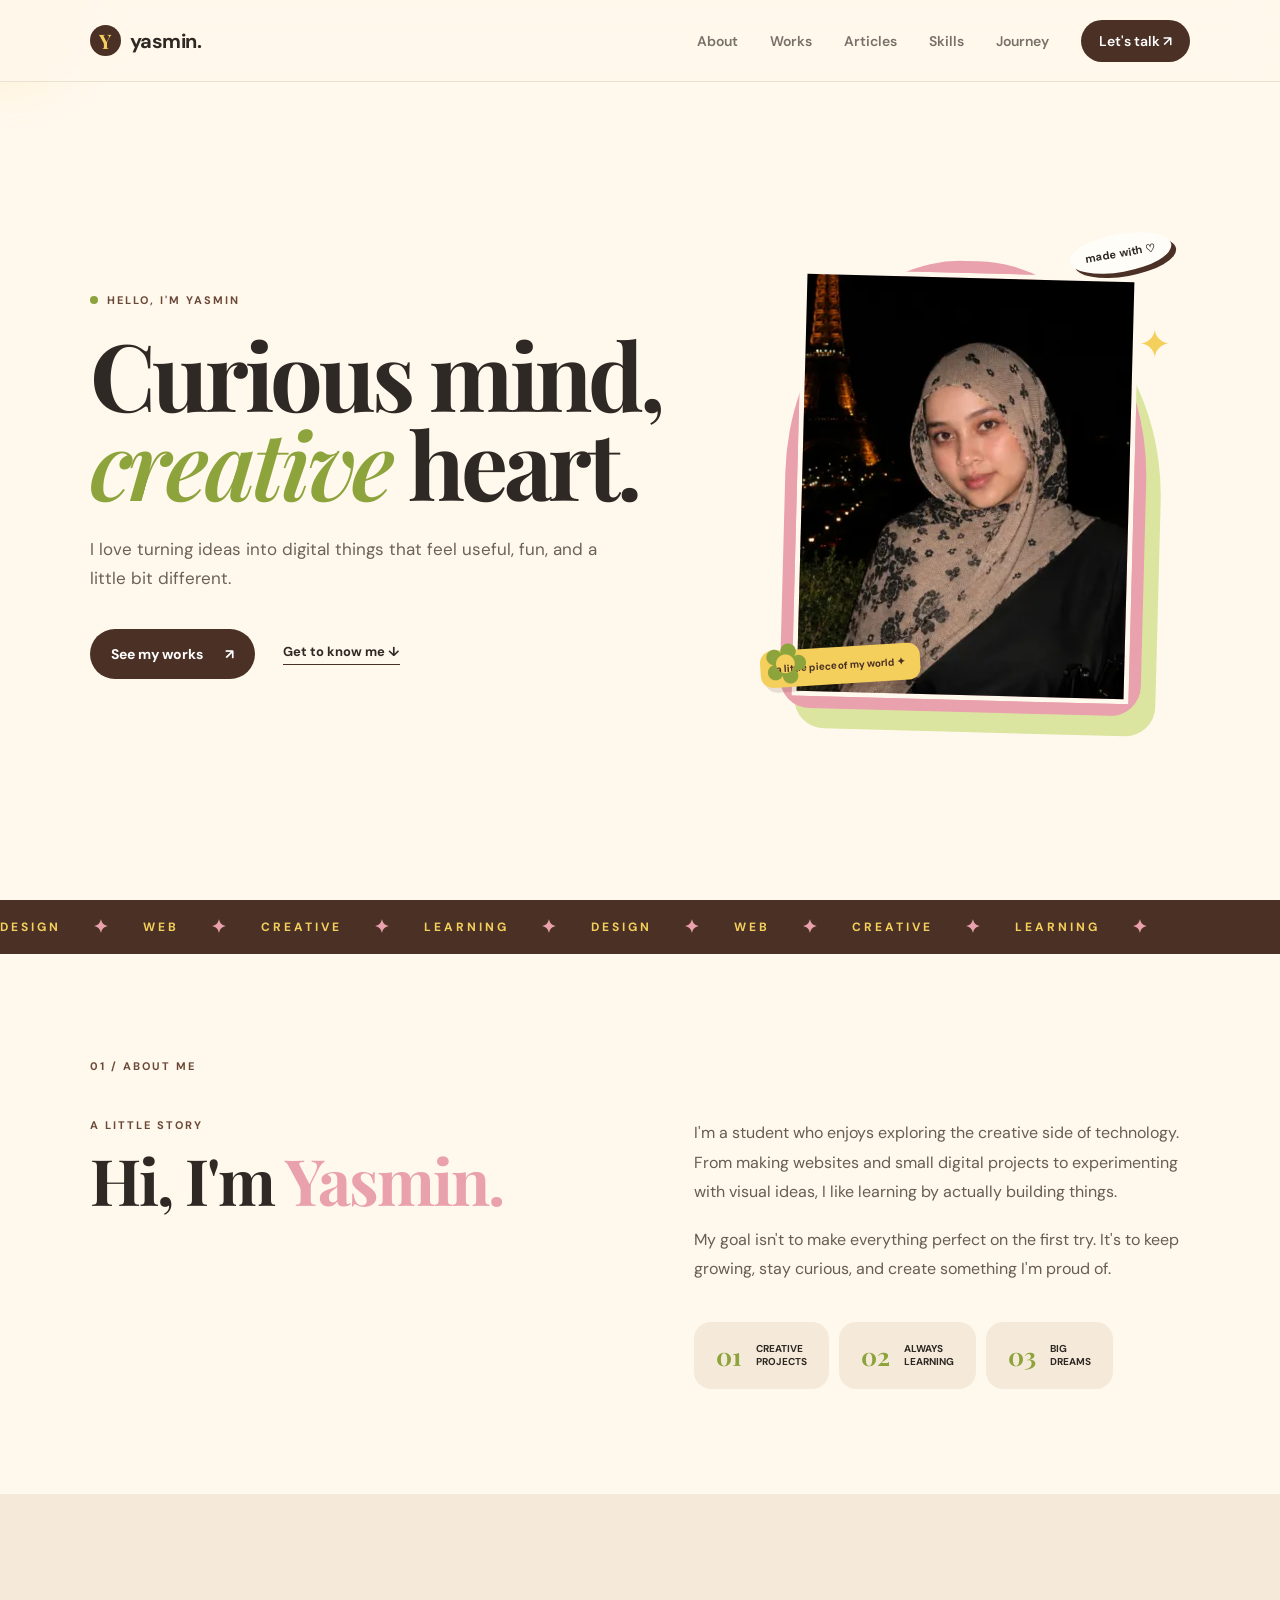
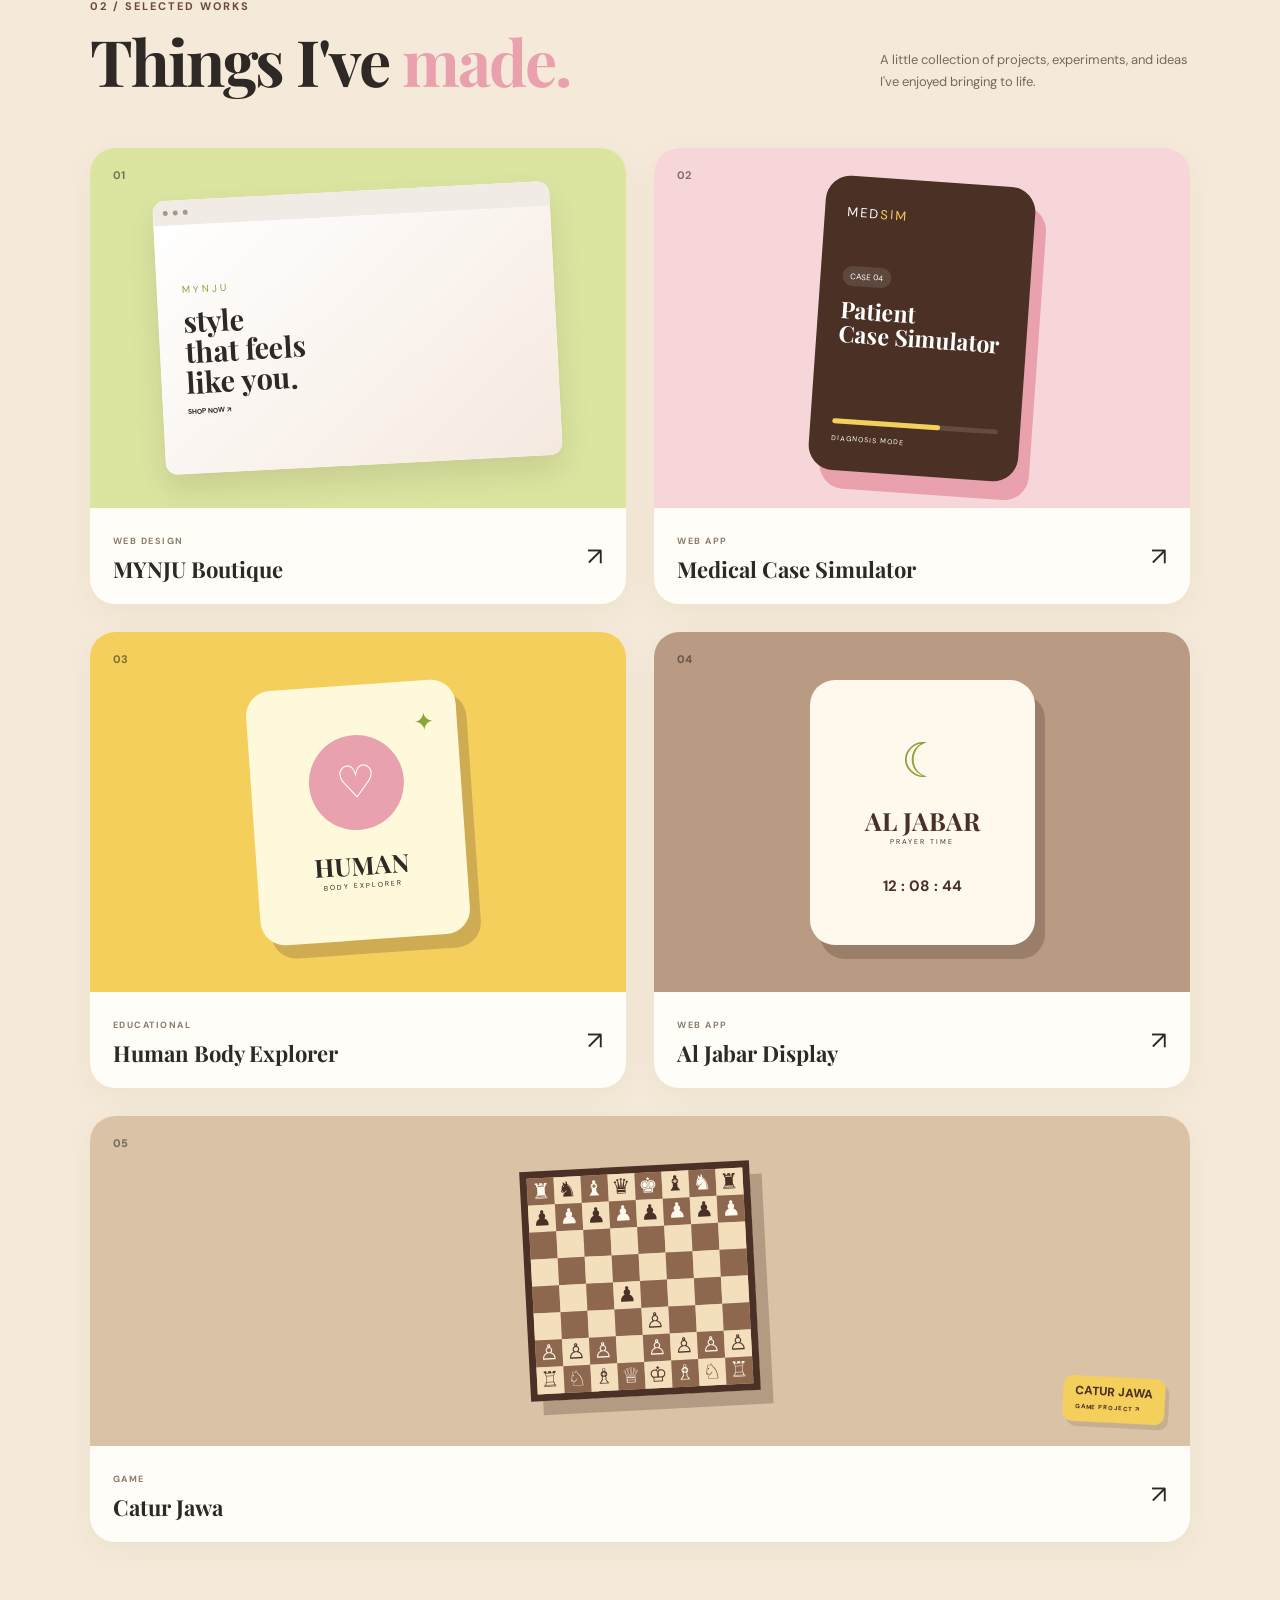
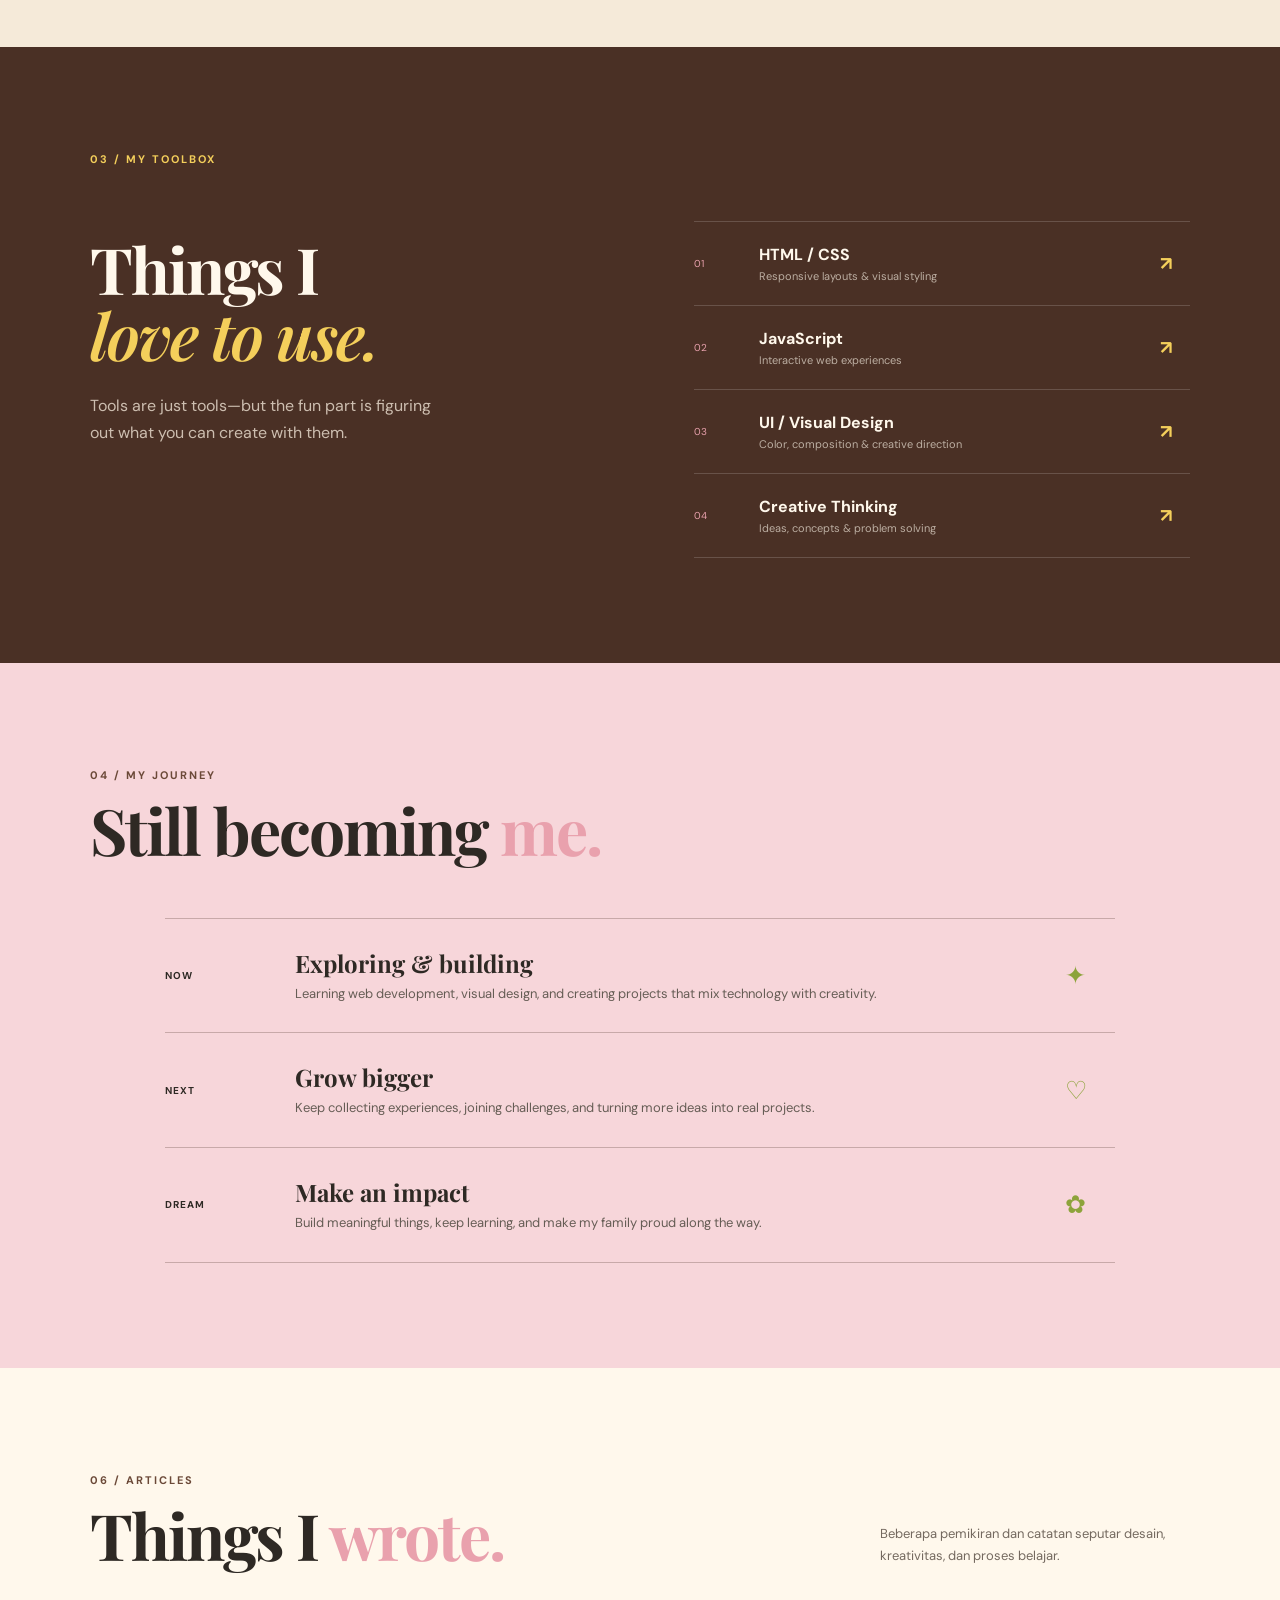
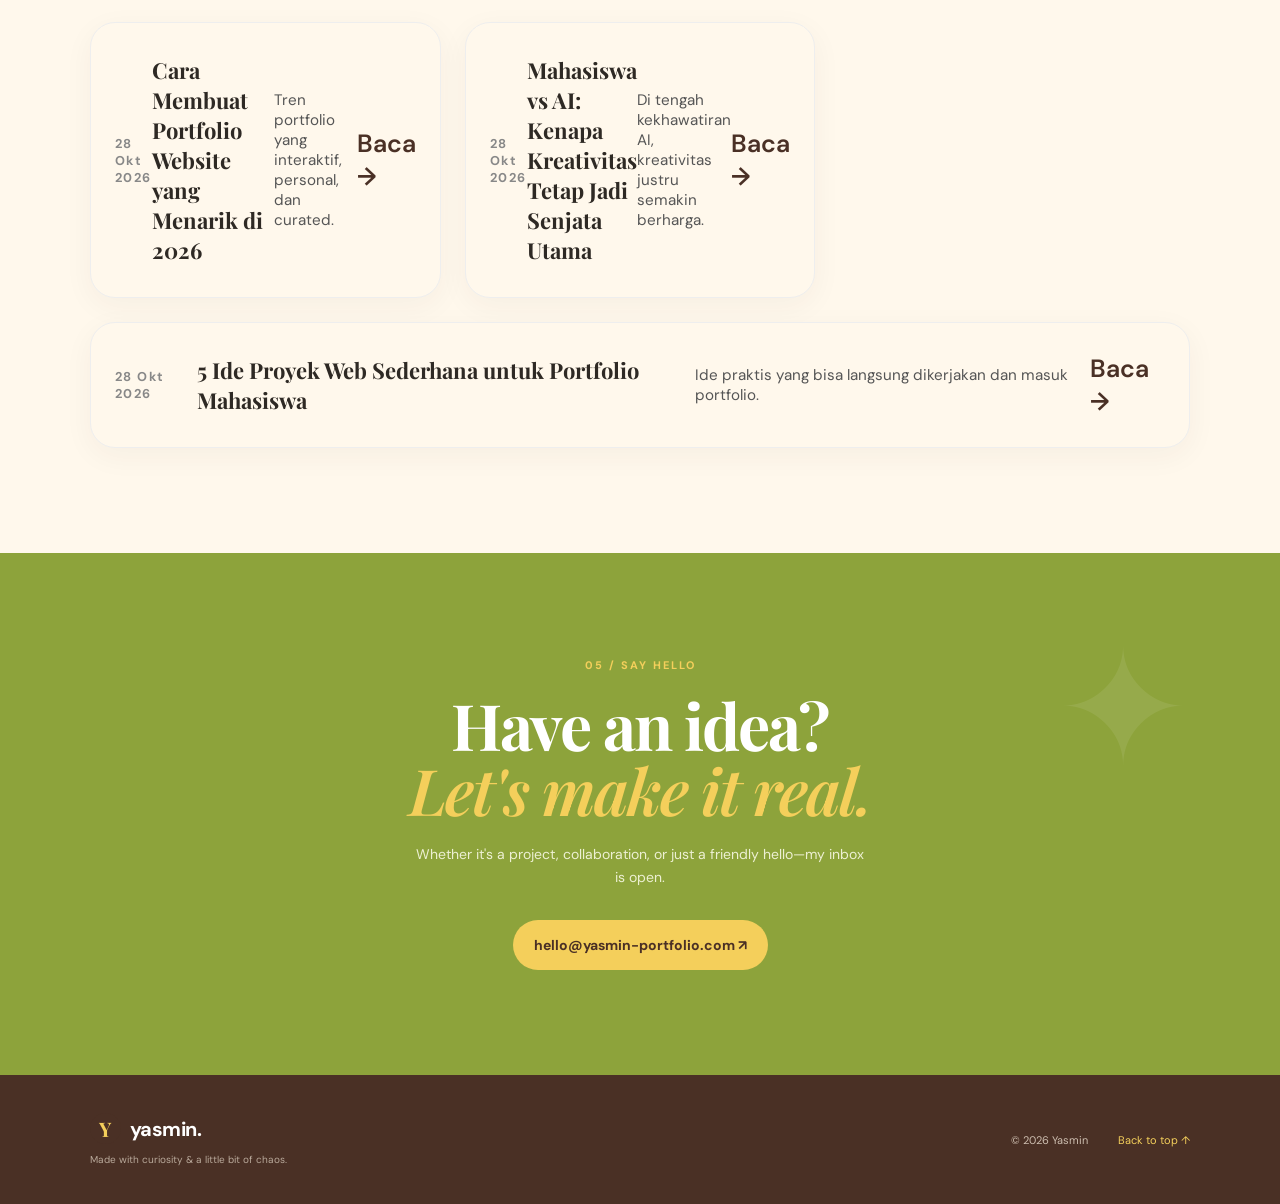
==== commit d887bd46: "Add files via upload" ====
--- a/index.html
+++ b/index.html
@@ -71,6 +71,7 @@
     <nav class="nav-links">
       <a href="#about">About</a>
       <a href="#works">Works</a>
+      <a href="#articles">Articles</a>
       <a href="#skills">Skills</a>
       <a href="#journey">Journey</a>
       <a class="nav-cta" href="#contact">Let's talk ↗</a>
@@ -218,6 +219,40 @@
       </div>
     </section>
 
+    
+    <section id="articles" class="section">
+      <div class="section-head reveal">
+        <div><div class="section-label">06 / ARTICLES</div><h2>Things I <span>wrote.</span></h2></div>
+        <p>Beberapa pemikiran dan catatan seputar desain, kreativitas, dan proses belajar.</p>
+      </div>
+      <div class="project-grid" style="grid-template-columns: repeat(auto-fit, minmax(280px, 1fr)); gap: 1.5rem;">
+        <article class="project-card reveal" style="background: #fff8ec; border: 1px solid #eee;">
+          <div class="project-info" style="padding: 1.5rem;">
+            <span style="font-size: 0.8rem; color: #888;">28 Okt 2026</span>
+            <h3 style="margin: 0.5rem 0;">Cara Membuat Portfolio Website yang Menarik di 2026</h3>
+            <p style="font-size: 0.95rem; color: #555;">Tren portfolio yang interaktif, personal, dan curated.</p>
+            <a href="articles/portfolio-2026.html" style="color: #4a3025; font-weight: 600;">Baca →</a>
+          </div>
+        </article>
+        <article class="project-card reveal" style="background: #fff8ec; border: 1px solid #eee;">
+          <div class="project-info" style="padding: 1.5rem;">
+            <span style="font-size: 0.8rem; color: #888;">28 Okt 2026</span>
+            <h3 style="margin: 0.5rem 0;">Mahasiswa vs AI: Kenapa Kreativitas Tetap Jadi Senjata Utama</h3>
+            <p style="font-size: 0.95rem; color: #555;">Di tengah kekhawatiran AI, kreativitas justru semakin berharga.</p>
+            <a href="articles/ai-dan-kreativitas.html" style="color: #4a3025; font-weight: 600;">Baca →</a>
+          </div>
+        </article>
+        <article class="project-card reveal" style="background: #fff8ec; border: 1px solid #eee;">
+          <div class="project-info" style="padding: 1.5rem;">
+            <span style="font-size: 0.8rem; color: #888;">28 Okt 2026</span>
+            <h3 style="margin: 0.5rem 0;">5 Ide Proyek Web Sederhana untuk Portfolio Mahasiswa</h3>
+            <p style="font-size: 0.95rem; color: #555;">Ide praktis yang bisa langsung dikerjakan dan masuk portfolio.</p>
+            <a href="articles/ide-proyek-mahasiswa.html" style="color: #4a3025; font-weight: 600;">Baca →</a>
+          </div>
+        </article>
+      </div>
+    </section>
+
     <section id="contact" class="contact section reveal">
       <div class="contact-deco">✦</div>
       <div class="section-label">05 / SAY HELLO</div>
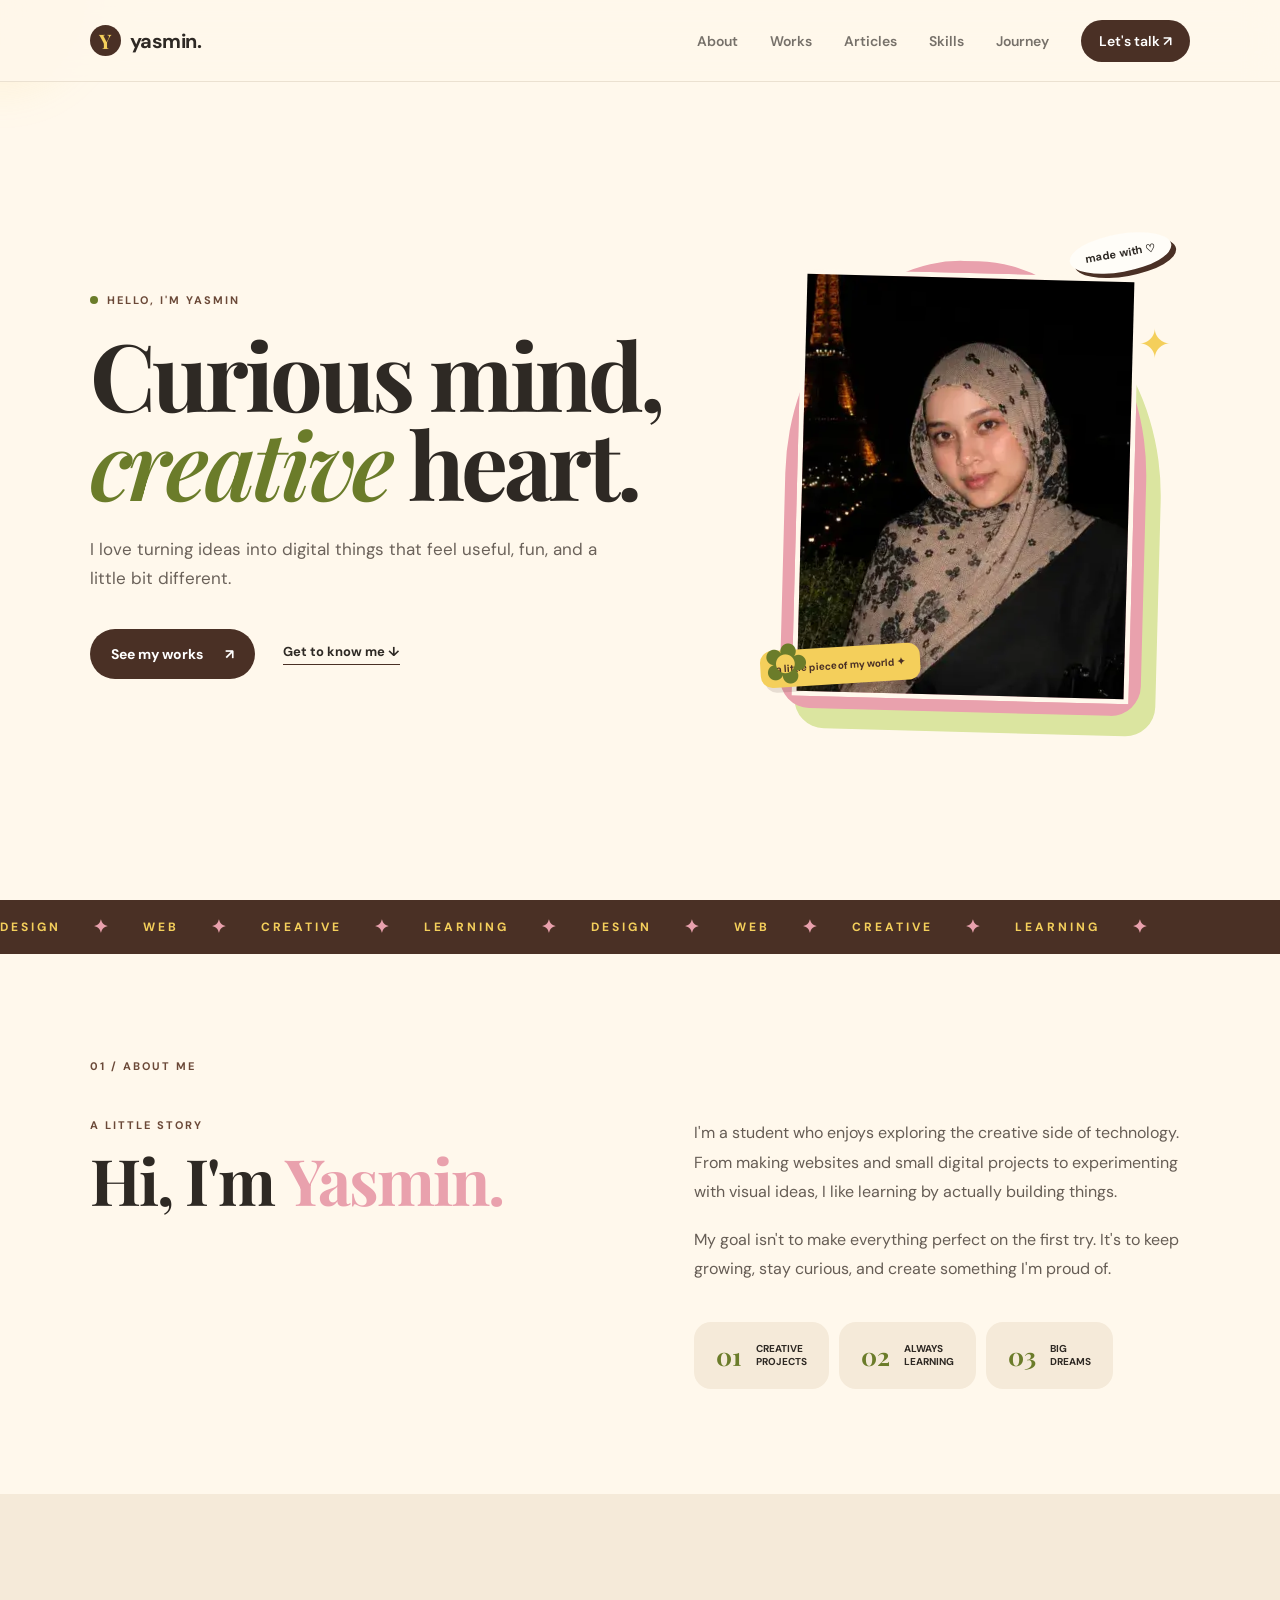
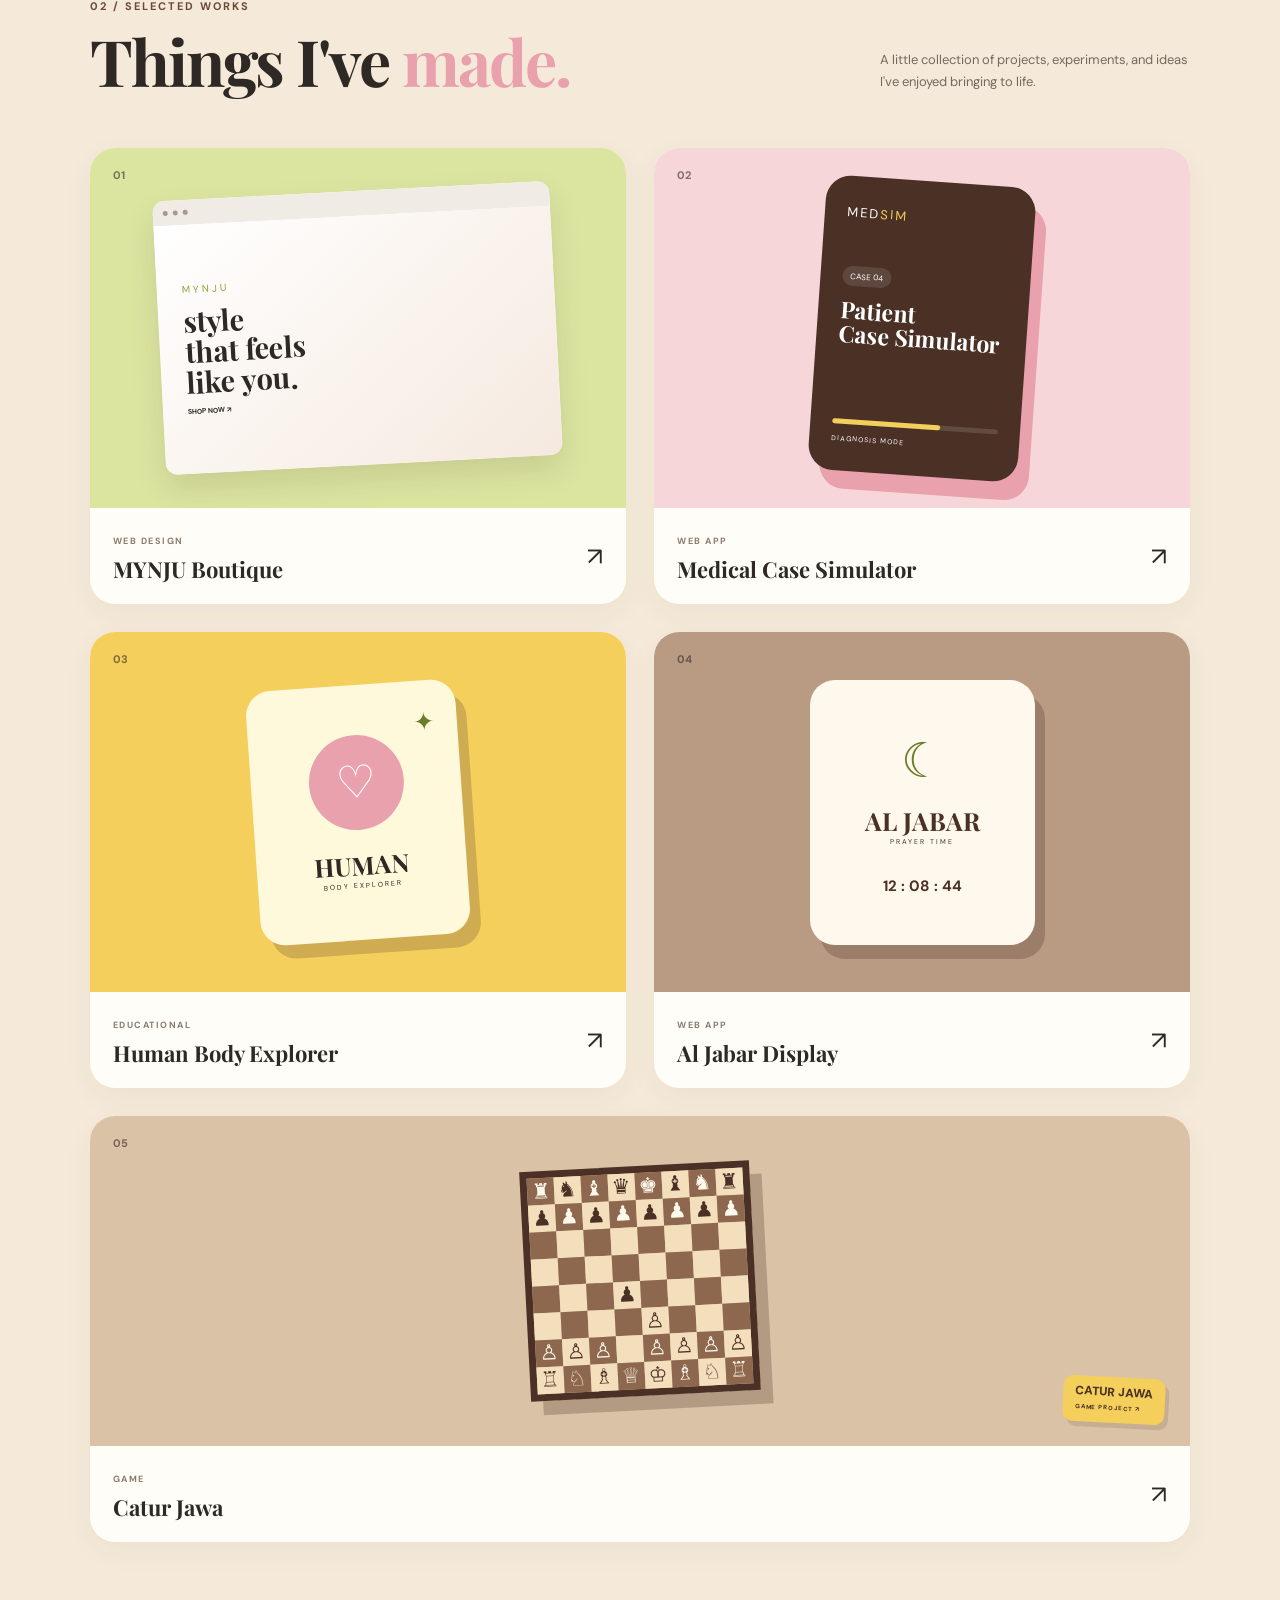
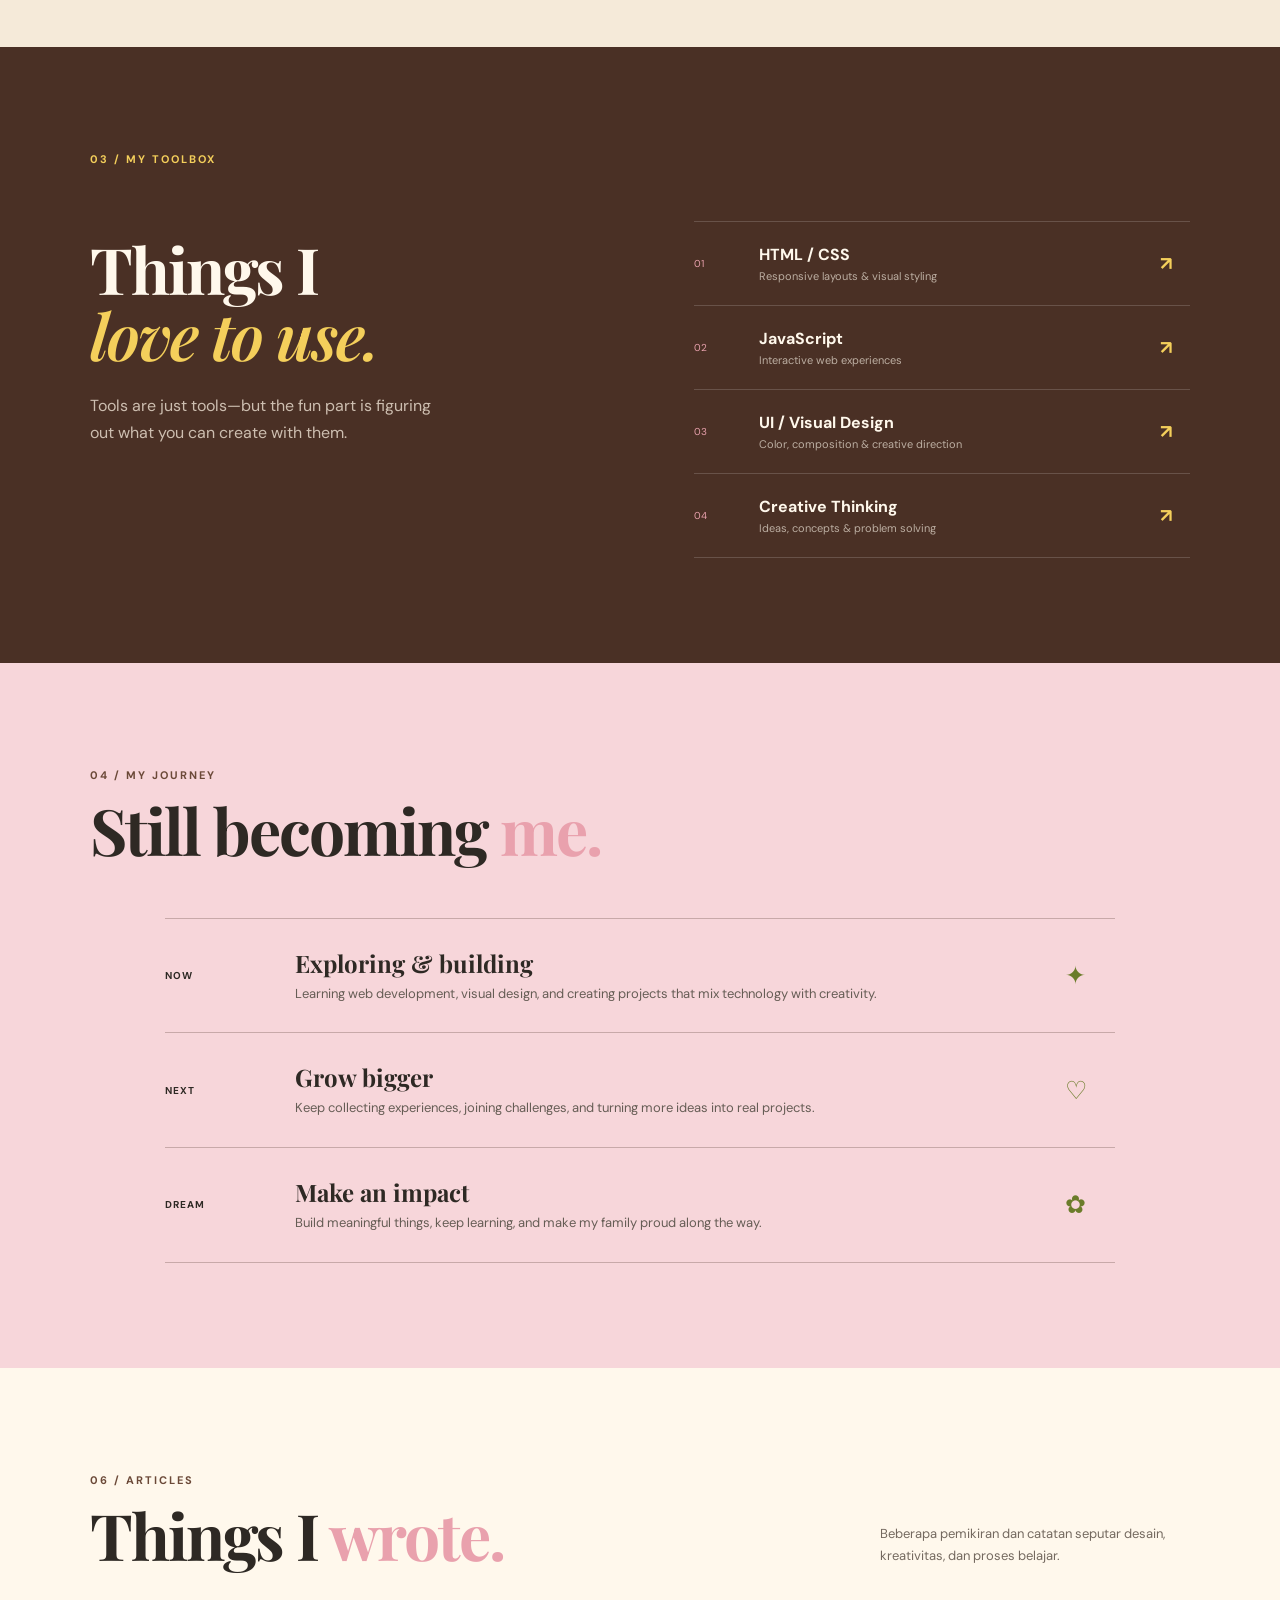
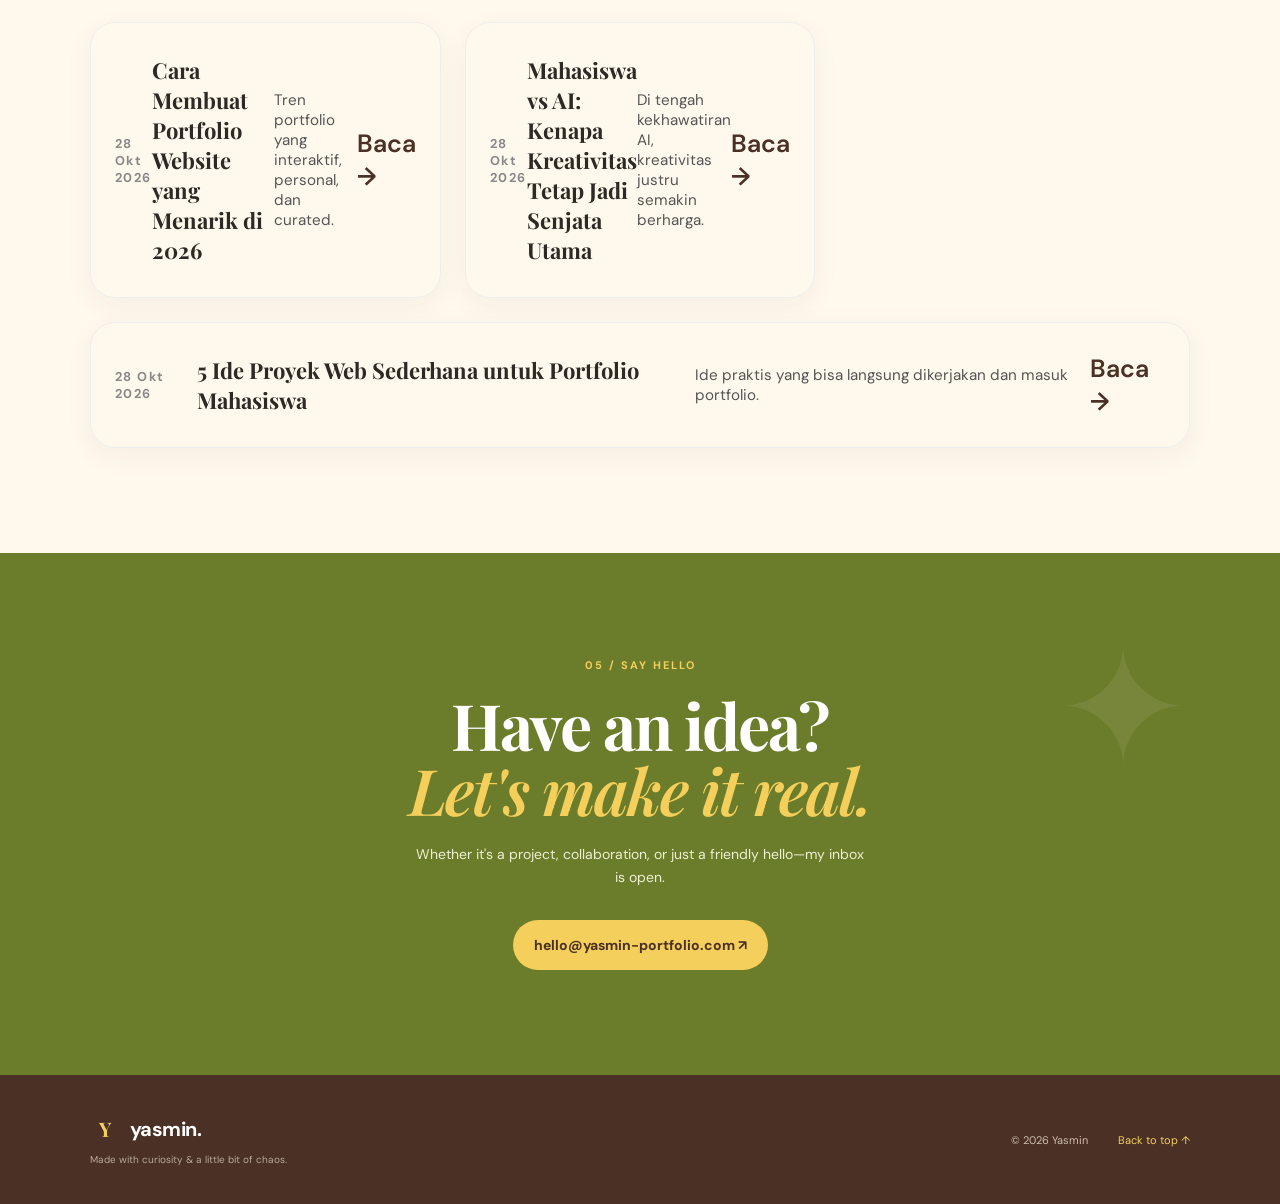
==== commit d1f6e9bd: "Add files via upload" ====
--- a/index.html
+++ b/index.html
@@ -137,7 +137,7 @@
       </div>
 
       <div class="project-grid">
-        <article class="project-card project-green reveal" data-url="https://yasminindira.github.io/mynju/" tabindex="0" role="link">
+        <article class="project-card project-green reveal" data-url="https://yasminindira.github.io/mynju/"  >
           <div class="project-visual">
             <span class="project-number">01</span>
             <div class="mock-window">
@@ -148,7 +148,7 @@
           <div class="project-info"><div><span>WEB DESIGN</span><h3>MYNJU Boutique</h3></div><a href="https://yasminindira.github.io/mynju/" target="_blank" rel="noopener noreferrer" aria-label="Open MYNJU Boutique">↗</a></div>
         </article>
 
-        <article class="project-card project-pink reveal" data-url="https://yasminindira.github.io/sistemtubuh/" tabindex="0" role="link">
+        <article class="project-card project-pink reveal" data-url="https://yasminindira.github.io/sistemtubuh/"  >
           <div class="project-visual">
             <span class="project-number">02</span>
             <div class="phone-mock">
@@ -161,7 +161,7 @@
           <div class="project-info"><div><span>WEB APP</span><h3>Medical Case Simulator</h3></div><a href="https://yasminindira.github.io/sistemtubuh/" target="_blank" rel="noopener noreferrer" aria-label="Open Medical Case Simulator">↗</a></div>
         </article>
 
-        <article class="project-card project-yellow reveal" data-url="https://yasminindira.github.io/humann/" tabindex="0" role="link">
+        <article class="project-card project-yellow reveal" data-url="https://yasminindira.github.io/humann/"  >
           <div class="project-visual">
             <span class="project-number">03</span>
             <div class="human-card"><div class="human-orbit">✦</div><div class="human-icon">♡</div><strong>HUMAN</strong><small>BODY EXPLORER</small></div>
@@ -169,7 +169,7 @@
           <div class="project-info"><div><span>EDUCATIONAL</span><h3>Human Body Explorer</h3></div><a href="https://yasminindira.github.io/humann/" target="_blank" rel="noopener noreferrer" aria-label="Open Human Body Explorer">↗</a></div>
         </article>
 
-        <article class="project-card project-brown reveal" data-url="https://yasminindira.github.io/masjidaljabar3/" tabindex="0" role="link">
+        <article class="project-card project-brown reveal" data-url="https://yasminindira.github.io/masjidaljabar3/"  >
           <div class="project-visual">
             <span class="project-number">04</span>
             <div class="mosque-card"><div>☾</div><strong>AL JABAR</strong><small>PRAYER TIME</small><em>12 : 08 : 44</em></div>
@@ -177,7 +177,7 @@
           <div class="project-info"><div><span>WEB APP</span><h3>Al Jabar Display</h3></div><a href="https://yasminindira.github.io/masjidaljabar3/" target="_blank" rel="noopener noreferrer" aria-label="Open Al Jabar Display">↗</a></div>
         </article>
 
-        <article class="project-card project-chess reveal" data-url="https://yasminindira.github.io/caturjawa/" tabindex="0" role="link">
+        <article class="project-card project-chess reveal" data-url="https://yasminindira.github.io/caturjawa/"  >
           <div class="project-visual">
             <span class="project-number">05</span>
             <div class="chess-board">
--- a/style.css
+++ b/style.css
@@ -1,6 +1,6 @@
 :root{
   --brown:#4a3025; --brown2:#6b4938; --cream:#fff8ec; --cream2:#f5ead9;
-  --green:#8da33b; --green2:#dbe5a0; --pink:#e9a1ad; --pink2:#f7d6da;
+  --green:#6b7c2a; --green2:#dbe5a0; --pink:#e9a1ad; --pink2:#f7d6da;
   --yellow:#f4cf5b; --ink:#2e2924; --white:#fffdf8; --line:#d8c9b7;
   --serif:"Playfair Display",serif; --sans:"DM Sans",sans-serif;
 }
